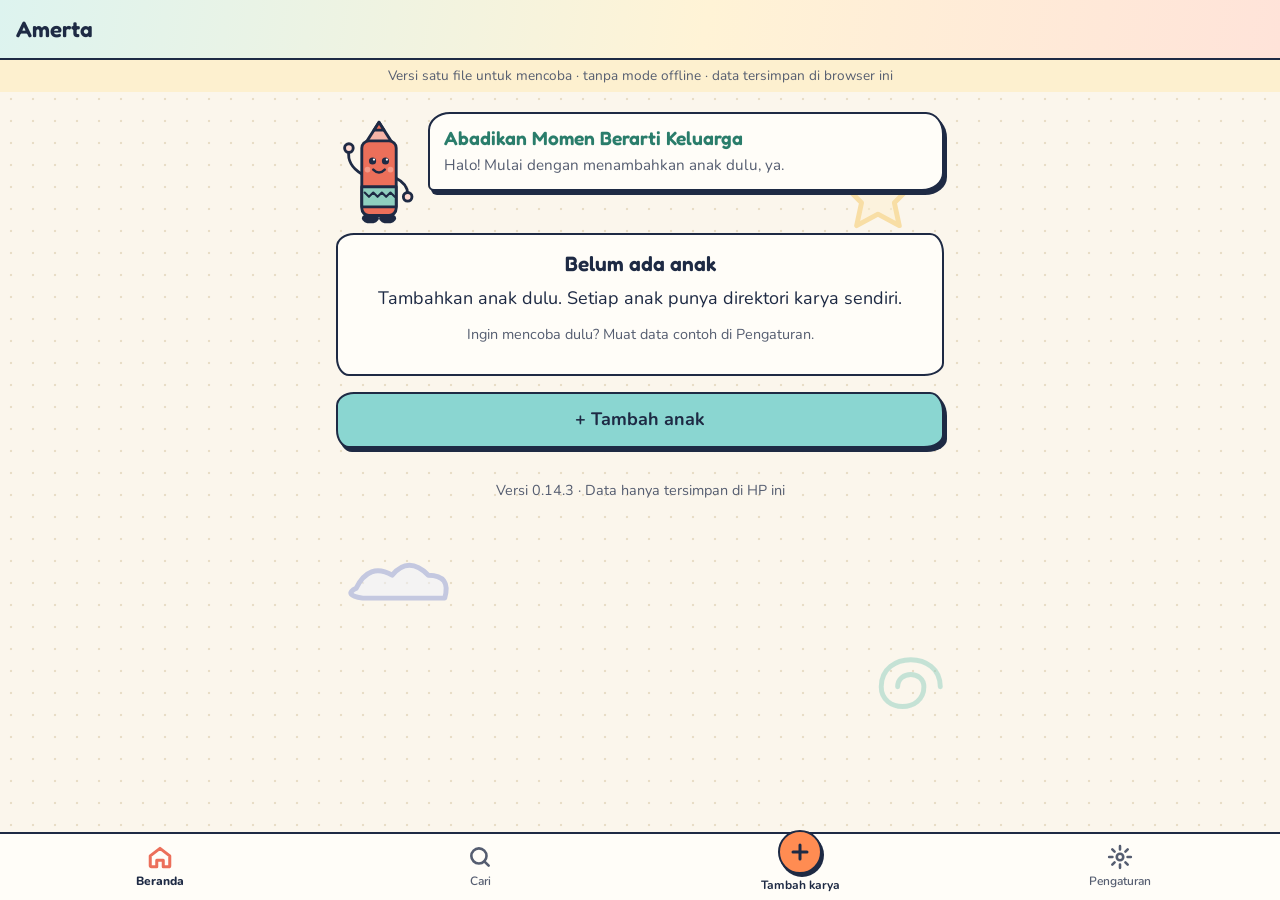
==== museum-karya-anak-satu-file.html @ 8575bcae "Jemuran berjalan terus tanpa jeda (versi 0.14.3) Tali panjang kini berjalan pelan terus-menerus (32 " ====
<!doctype html>
<html lang="id">
<head>
  <meta charset="utf-8">
  <meta name="viewport" content="width=device-width, initial-scale=1, viewport-fit=cover">
  <title>Amerta</title>
  <meta name="description" content="Amerta. Abadikan Momen Berarti Keluarga. Katalog pribadi karya anak. Semua data tersimpan di HP ini saja.">
  <meta name="theme-color" content="#FBF6EC">
    <link rel="icon" href="[data-uri]" type="image/png">
  <link rel="apple-touch-icon" href="[data-uri]">
  <meta name="mobile-web-app-capable" content="yes">
  <meta name="apple-mobile-web-app-capable" content="yes">
  <meta name="apple-mobile-web-app-title" content="Amerta">
  <meta name="apple-mobile-web-app-status-bar-style" content="default">
  <style>
/* Museum Karya Anak — gaya dasar.
   Dirancang untuk HP dan satu tangan: teks besar, tombol besar. */

/* Huruf bulat (gratis, lisensi OFL — lihat fonts/LISENSI-OFL.txt) */
@font-face {
  font-family: "Nunito";
  font-style: normal;
  font-display: swap;
  font-weight: 200 1000;
  src: url("[data-uri]") format("woff2");
}
@font-face {
  font-family: "Fredoka";
  font-style: normal;
  font-display: swap;
  font-weight: 300 700;
  src: url("[data-uri]") format("woff2");
}

/* Gaya "digambar tangan": garis tepi biru tua tebal, warna pastel ceria. */
:root {
  --tinta: #1E2A44;          /* garis tepi dan teks utama */
  --mint: #8FCFBF;
  --mint-muda: #DDF1EB;
  --koral: #EC6F5A;
  --koral-muda: #FFDCD4;
  --lavender: #8E9BD6;
  --lavender-muda: #E3E7F7;
  --kuning: #F6C760;
  /* Warna tombol dan filter (palet pilihan pengguna) */
  --tombol: #8AD6D1;
  --tombol-tekan: #72CBC5;
  --oranye: #FF8C52;
  --filter: #359FA0;

  --warna-utama: #2A7D6B;    /* teks/tautan aktif (cukup kontras di latar krem) */
  --warna-utama-gelap: #1F5F51;
  --aksen: var(--koral);
  --latar: #FBF6EC;
  --kartu: #FFFDF8;
  --teks: var(--tinta);
  --teks-redup: #555D70;
  --garis: #D9D3C4;
  --bahaya: #C23A2B;
  --sukses: #2A7D4F;
  --peringatan: #A35A00;

  --tebal: 2.5px;
  --garis-tangan: var(--tebal) solid var(--tinta);
  --bayang: 3px 4px 0 var(--tinta);
  --radius: 16px;
  /* Sudut sedikit tidak rata, supaya terlihat seperti digambar tangan */
  --radius-tangan: 18px 14px 20px 13px / 14px 20px 13px 18px;
  --tinggi-tombol: 56px;
  --jarak: 16px;
  --tinggi-nav: 68px;
  --huruf-judul: "Fredoka", "Nunito", system-ui, sans-serif;
}

* { box-sizing: border-box; }

html { -webkit-text-size-adjust: 100%; }

body {
  margin: 0;
  min-height: 100vh;
  background: var(--latar);
  color: var(--teks);
  font-family: "Nunito", system-ui, -apple-system, "Segoe UI", Roboto, sans-serif;
  font-size: 18px;
  line-height: 1.5;
  padding-bottom: env(safe-area-inset-bottom);
}

h1, h2, h3 { font-family: var(--huruf-judul); font-weight: 600; line-height: 1.25; margin: 0 0 8px; }
h2 { font-size: 1.3rem; }
p { margin: 0 0 12px; }

.app-bar {
  position: sticky;
  top: 0;
  z-index: 10;
  background: var(--latar);
  color: var(--tinta);
  border-bottom: var(--garis-tangan);
  display: flex;
  align-items: center;
  gap: 8px;
  min-height: 60px;
  padding: calc(env(safe-area-inset-top) + 8px) var(--jarak) 8px;
}
.app-judul {
  font-family: var(--huruf-judul);
  font-weight: 600;
  font-size: 1.4rem;
  margin: 0;
  overflow: hidden;
  text-overflow: ellipsis;
  white-space: nowrap;
}
.tombol-ikon {
  flex: none;
  width: 48px;
  height: 48px;
  margin-left: -8px;
  border: 0;
  border-radius: 50%;
  background: transparent;
  color: var(--tinta);
  font-size: 1.6rem;
  font-weight: 700;
  line-height: 1;
  cursor: pointer;
}
.tombol-ikon:active { background: var(--mint-muda); }

.layar {
  max-width: 640px;
  margin: 0 auto;
  padding: var(--jarak);
  outline: none;
}

.kartu {
  background: var(--kartu);
  border: var(--garis-tangan);
  border-radius: var(--radius-tangan);
  padding: var(--jarak);
  margin-bottom: var(--jarak);
}

.redup { color: var(--teks-redup); }

/* Tombol */
.tombol {
  display: flex;
  align-items: center;
  justify-content: center;
  width: 100%;
  min-height: var(--tinggi-tombol);
  padding: 0 20px;
  margin-top: 12px;
  border: var(--garis-tangan);
  border-radius: var(--radius-tangan);
  background: var(--kartu);
  color: var(--tinta);
  font: inherit;
  font-weight: 700;
  cursor: pointer;
  -webkit-tap-highlight-color: transparent;
}
.tombol:active { transform: translate(2px, 2px); }
.tombol-utama { background: var(--tombol); color: var(--tinta); box-shadow: var(--bayang); }
.tombol-utama:active { background: var(--tombol-tekan); box-shadow: 1px 2px 0 var(--tinta); }
.tombol-kecil { width: auto; min-height: 44px; margin: 0; }
.tombol:focus-visible, .tab:focus-visible {
  outline: 3px solid var(--aksen);
  outline-offset: 2px;
}

.tombol-bahaya {
  border-color: var(--bahaya);
  color: var(--bahaya);
  margin-top: 40px;
}
.tombol-bahaya-penuh {
  border-color: var(--bahaya);
  background: var(--bahaya);
  color: #fff;
}
.tombol-teks {
  min-height: 44px;
  padding: 0 4px;
  border: 0;
  background: none;
  color: var(--warna-utama);
  font: inherit;
  font-size: 0.95rem;
  text-decoration: underline;
  cursor: pointer;
}

.subjudul { font-size: 1rem; color: var(--teks-redup); margin: 4px 0 12px; }
.kosong { text-align: center; }
.kaki { margin-top: 32px; text-align: center; font-size: 0.9rem; }
.kaki p { margin: 4px 0 0; }

/* Daftar anak di beranda */
.daftar-anak { display: grid; gap: 12px; }
.kartu-anak {
  display: flex;
  align-items: center;
  gap: 14px;
  width: 100%;
  min-height: 84px;
  padding: 12px var(--jarak);
  border: var(--garis-tangan);
  border-radius: var(--radius-tangan);
  background: var(--kartu);
  color: var(--teks);
  box-shadow: var(--bayang);
  font: inherit;
  text-align: left;
  cursor: pointer;
  -webkit-tap-highlight-color: transparent;
}
.kartu-anak:active { background: var(--mint-muda); transform: translate(2px, 2px); box-shadow: 1px 2px 0 var(--tinta); }
.kartu-anak-teks { display: flex; flex-direction: column; flex: 1; min-width: 0; }
.kartu-anak-nama {
  font-family: var(--huruf-judul);
  font-size: 1.25rem;
  font-weight: 600;
  overflow: hidden;
  text-overflow: ellipsis;
  white-space: nowrap;
}
.panah { font-size: 1.8rem; color: var(--teks-redup); }

.avatar {
  flex: none;
  display: inline-flex;
  align-items: center;
  justify-content: center;
  width: 56px;
  height: 56px;
  border: var(--garis-tangan);
  border-radius: 50%;
  color: var(--tinta);
  font-family: var(--huruf-judul);
  font-size: 1.5rem;
  font-weight: 600;
}
.avatar-besar { width: 72px; height: 72px; font-size: 2rem; }
.avatar-0 { background: var(--mint); }
.avatar-1 { background: #F59A88; }
.avatar-2 { background: var(--lavender); }
.avatar-3 { background: var(--kuning); }
.avatar-4 { background: #B9D98A; }
.avatar-5 { background: #F3B6CF; }

.profil-anak { display: flex; align-items: center; gap: 16px; }
.profil-anak h2 { margin-bottom: 4px; overflow-wrap: anywhere; }
.profil-anak p { margin: 0; }

/* Formulir */
.isian { display: flex; flex-direction: column; gap: 6px; margin-bottom: 20px; }
.label { font-weight: 700; }
.wajib { color: var(--bahaya); font-weight: 400; font-size: 0.9rem; }
.isian input {
  width: 100%;
  min-height: var(--tinggi-tombol);
  padding: 0 14px;
  border: var(--garis-tangan);
  border-radius: var(--radius-tangan);
  background: var(--kartu);
  color: var(--teks);
  font: inherit; /* 18px: mencegah iPhone memperbesar layar saat mengetik */
}
.isian input:focus { outline: none; box-shadow: 0 0 0 4px var(--mint); }
.bantuan { font-size: 0.9rem; color: var(--teks-redup); }
.isian .tombol-teks { align-self: flex-start; }
.pesan-galat {
  padding: 12px;
  border: var(--tebal) solid var(--bahaya);
  border-radius: var(--radius-tangan);
  background: var(--koral-muda);
  color: var(--bahaya);
  font-weight: 600;
}
.tombol:disabled { opacity: 0.45; cursor: default; transform: none; }

/* Pesan singkat */
.kabar {
  position: fixed;
  left: 50%;
  bottom: calc(env(safe-area-inset-bottom) + 24px);
  z-index: 30;
  transform: translateX(-50%);
  max-width: calc(100% - 32px);
  padding: 12px 20px;
  border: var(--garis-tangan);
  border-radius: 999px;
  background: var(--kuning);
  color: var(--tinta);
  font-weight: 700;
  box-shadow: var(--bayang);
}

/* Banner versi baru */
.banner {
  position: fixed;
  left: var(--jarak);
  right: var(--jarak);
  bottom: calc(env(safe-area-inset-bottom) + var(--jarak));
  z-index: 20;
  display: flex;
  align-items: center;
  justify-content: space-between;
  gap: 12px;
  padding: 12px var(--jarak);
  border: var(--garis-tangan);
  border-radius: var(--radius-tangan);
  background: var(--lavender-muda);
  color: var(--tinta);
  font-weight: 600;
  box-shadow: var(--bayang);
}
.banner[hidden] { display: none; }
.banner .tombol { background: var(--tombol); }

/* Lembar (dialog dari bawah, mudah dijangkau jempol) */
.lembar {
  width: 100%;
  max-width: 640px;
  max-height: 90vh;
  margin: auto auto 0;
  padding: 20px var(--jarak) calc(env(safe-area-inset-bottom) + var(--jarak));
  border: var(--garis-tangan);
  border-bottom: 0;
  border-radius: 24px 20px 0 0;
  background: var(--kartu);
  color: var(--teks);
  overflow-y: auto;
}
.lembar::backdrop { background: rgba(30, 42, 68, 0.5); }

.tab-pilihan {
  display: grid;
  grid-template-columns: 1fr 1fr;
  gap: 8px;
  margin: 16px 0 8px;
}
.tab {
  min-height: 48px;
  border: var(--garis-tangan);
  border-radius: var(--radius-tangan);
  background: var(--kartu);
  color: var(--teks);
  font: inherit;
  font-weight: 700;
  cursor: pointer;
}
.tab[aria-selected="true"] { background: var(--tombol); }

.langkah { padding-left: 1.4em; margin: 12px 0; }
.langkah li { margin-bottom: 8px; }

.catatan {
  padding: 12px;
  border: 2px dashed var(--tinta);
  border-radius: var(--radius-tangan);
  background: #FDF0CF;
  font-size: 0.95rem;
}

/* ---------- Tahap 3 ke atas ---------- */

body.ada-nav { padding-bottom: calc(var(--tinggi-nav) + env(safe-area-inset-bottom) + 8px); }
body.ada-bar-aksi { padding-bottom: calc(var(--tinggi-nav) + env(safe-area-inset-bottom) + 80px); }

/* Menu bawah (mudah dijangkau jempol) */
.nav-bawah {
  position: fixed;
  left: 0;
  right: 0;
  bottom: 0;
  z-index: 15;
  display: grid;
  grid-template-columns: repeat(4, 1fr);
  height: calc(var(--tinggi-nav) + env(safe-area-inset-bottom));
  padding-bottom: env(safe-area-inset-bottom);
  background: var(--kartu);
  border-top: var(--garis-tangan);
}
.nav-bawah button {
  display: flex;
  flex-direction: column;
  align-items: center;
  justify-content: center;
  gap: 2px;
  border: 0;
  background: none;
  color: var(--teks-redup);
  font: inherit;
  font-size: 0.75rem;
  font-weight: 600;
  cursor: pointer;
  -webkit-tap-highlight-color: transparent;
}
.nav-bawah svg {
  width: 26px;
  height: 26px;
  fill: none;
  stroke: currentColor;
  stroke-width: 2.4;
  stroke-linecap: round;
  stroke-linejoin: round;
}
.nav-bawah [aria-current="page"] { color: var(--tinta); font-weight: 800; }
.nav-bawah [aria-current="page"] svg { stroke: var(--koral); stroke-width: 2.8; }
.nav-bawah .nav-tambah svg {
  width: 44px;
  height: 44px;
  margin-top: -10px;
  padding: 8px;
  border: var(--garis-tangan);
  border-radius: 50%;
  background: var(--oranye);
  color: var(--tinta);
  box-shadow: 2px 3px 0 var(--tinta);
  stroke-width: 3;
}
.nav-bawah .nav-tambah { color: var(--tinta); font-weight: 700; }

body.ada-nav .banner,
body.ada-nav .kabar { bottom: calc(var(--tinggi-nav) + env(safe-area-inset-bottom) + 12px); }

/* Input file disembunyikan; tombolnya berupa <label> (paling andal di iPhone) */
.tersembunyi {
  position: absolute;
  width: 1px;
  height: 1px;
  opacity: 0;
  pointer-events: none;
}

.daftar-status { list-style: none; margin: 0 0 8px; padding: 0; }
.daftar-status li {
  display: flex;
  justify-content: space-between;
  gap: 12px;
  padding: 10px 0;
  border-bottom: 2px dashed var(--garis);
}
.daftar-status li:last-child { border-bottom: 0; }
.daftar-status strong { text-align: right; }
.status-ya { color: var(--sukses); }
.status-belum { color: var(--peringatan); }

.tombol-bahaya-garis { border-color: var(--bahaya); color: var(--bahaya); }
.teks-bahaya { color: var(--bahaya); }

/* Chip pilihan */
.chip-grup { display: flex; flex-wrap: wrap; gap: 8px; }
.chip-grup:empty { display: none; }
.chip-gulir {
  display: flex;
  gap: 8px;
  overflow-x: auto;
  padding: 2px 0 8px;
  margin-bottom: 4px;
  scrollbar-width: none;
}
.chip-gulir::-webkit-scrollbar { display: none; }
.chip {
  position: relative;
  display: inline-flex;
  align-items: center;
  flex: none;
  min-height: 44px;
  padding: 0 16px;
  border: 2px solid var(--tinta);
  border-radius: 999px;
  background: var(--kartu);
  color: var(--teks);
  font: inherit;
  font-size: 1rem;
  font-weight: 600;
  cursor: pointer;
  -webkit-tap-highlight-color: transparent;
}
.chip input { position: absolute; opacity: 0; pointer-events: none; }
.chip:has(input:checked),
.chip[aria-pressed="true"] {
  background: var(--filter);
  color: var(--tinta);
  box-shadow: 2px 2px 0 var(--tinta);
}
.chip:has(input:focus-visible) { outline: 3px solid var(--aksen); outline-offset: 2px; }
.chip-saran { background: var(--mint-muda); border-style: dashed; }

fieldset.isian { border: 0; padding: 0; margin: 0 0 20px; min-width: 0; }
fieldset.isian legend { padding: 0; margin-bottom: 6px; }

.isian textarea {
  width: 100%;
  padding: 12px 14px;
  border: var(--garis-tangan);
  border-radius: var(--radius-tangan);
  background: var(--kartu);
  color: var(--teks);
  font: inherit;
  resize: vertical;
}
.isian textarea:focus { outline: none; box-shadow: 0 0 0 4px var(--mint); }

/* Formulir karya */
.foto-pratinjau {
  border: var(--garis-tangan);
  border-radius: var(--radius-tangan);
  overflow: hidden;
  background: #F1EADB;
}
.foto-pratinjau img { display: block; width: 100%; max-height: 50vh; object-fit: contain; }
.pilihan-foto { display: grid; grid-template-columns: 1fr 1fr; gap: 10px; }
.pilihan-foto .tombol { margin-top: 0; padding: 0 10px; text-align: center; }
.baris-tombol { display: grid; grid-template-columns: 1fr 1fr; gap: 10px; }
.baris-tombol .tombol { margin-top: 0; padding: 0 10px; font-size: 0.95rem; text-align: center; }
.baris-tombol .tombol:only-child { grid-column: 1 / -1; }

.daftar-media:empty { display: none; }
.daftar-media { display: grid; gap: 10px; }
.item-media {
  padding: 10px;
  border: 2px solid var(--tinta);
  border-radius: var(--radius-tangan);
  background: var(--lavender-muda);
}
.item-media audio { width: 100%; }
.item-media-info {
  display: flex;
  justify-content: space-between;
  align-items: center;
  gap: 8px;
  font-size: 0.95rem;
}
.video-karya { display: block; width: 100%; max-height: 60vh; border-radius: 10px; background: #000; }

.opsional {
  margin: 8px 0 20px;
  border: var(--tebal) dashed var(--tinta);
  border-radius: var(--radius-tangan);
  background: var(--kartu);
}
.opsional[open] { border-style: solid; }
.opsional summary {
  min-height: var(--tinggi-tombol);
  display: flex;
  align-items: center;
  gap: 6px;
  padding: 0 var(--jarak);
  font-weight: 600;
  cursor: pointer;
  list-style: none;
}
.opsional summary::-webkit-details-marker { display: none; }
.opsional summary::before { content: "＋"; color: var(--koral); font-weight: 800; }
.opsional[open] summary::before { content: "－"; }
.opsional > .isian { padding: 0 var(--jarak); }

.bar-simpan {
  position: sticky;
  bottom: 0;
  z-index: 5;
  margin: 0 calc(-1 * var(--jarak));
  padding: 4px var(--jarak) calc(env(safe-area-inset-bottom) + 12px);
  background: linear-gradient(to bottom, rgba(251, 246, 236, 0), var(--latar) 20%);
}

/* Galeri */
.baris-galeri {
  display: flex;
  justify-content: space-between;
  align-items: center;
  margin: 16px 0 8px;
}
.grid-karya {
  display: grid;
  grid-template-columns: repeat(3, 1fr);
  gap: 10px;
}
.sel-karya {
  position: relative;
  aspect-ratio: 1;
  padding: 0;
  border: var(--garis-tangan);
  border-radius: var(--radius-tangan);
  overflow: hidden;
  background: #F1EADB;
  cursor: pointer;
  -webkit-tap-highlight-color: transparent;
}
.sel-karya img { width: 100%; height: 100%; object-fit: cover; display: block; }
.sel-karya img:not([src]) { visibility: hidden; }
.tanda-cerita, .tanda-cerita-contoh {
  padding: 1px 6px;
  border: 1.5px solid var(--tinta);
  border-radius: 8px;
  background: var(--koral-muda);
  color: var(--tinta);
  font-size: 0.68rem;
  font-weight: 700;
  line-height: 1.3;
  white-space: nowrap;
}
.tanda-cerita { position: absolute; left: 4px; bottom: 4px; }
.tag-anak {
  position: absolute;
  left: 4px;
  top: 4px;
  max-width: calc(100% - 8px);
  padding: 1px 6px;
  border: 1.5px solid var(--tinta);
  border-radius: 8px;
  background: var(--mint);
  color: var(--tinta);
  font-size: 0.68rem;
  font-weight: 700;
  overflow: hidden;
  text-overflow: ellipsis;
  white-space: nowrap;
}
.centang {
  display: none;
  position: absolute;
  top: 6px;
  right: 6px;
  width: 28px;
  height: 28px;
  border: 2px solid #fff;
  border-radius: 50%;
  background: rgba(0, 0, 0, 0.35);
  color: transparent;
  font-weight: 700;
  line-height: 24px;
  text-align: center;
}
.mode-pilih .centang { display: block; }
.mode-pilih .terpilih .centang { background: var(--koral); border-color: var(--tinta); color: var(--tinta); }
.mode-pilih .terpilih img { opacity: 0.75; }
.bar-aksi {
  position: fixed;
  left: 0;
  right: 0;
  bottom: calc(var(--tinggi-nav) + env(safe-area-inset-bottom));
  z-index: 16;
  display: flex;
  align-items: center;
  gap: 8px;
  padding: 10px var(--jarak);
  background: var(--lavender-muda);
  border-top: var(--garis-tangan);
}
.bar-aksi span { flex: 1; font-weight: 600; font-size: 0.95rem; }
.bar-aksi .tombol { padding: 0 12px; font-size: 0.9rem; }
.catatan-cerita { margin: 12px 0 0; }

/* Halaman anak */
.profil-anak { margin-bottom: 4px; }

/* Detail karya */
.foto-detail {
  margin: 0 0 var(--jarak);
  border: var(--garis-tangan);
  border-radius: var(--radius-tangan);
  overflow: hidden;
  background: #F1EADB;
  box-shadow: var(--bayang);
}
.foto-detail img { display: block; width: 100%; max-height: 70vh; object-fit: contain; }
.keterangan { display: grid; grid-template-columns: auto 1fr; gap: 6px 14px; margin: 12px 0 0; }
.keterangan dt { color: var(--teks-redup); font-weight: 600; }
.keterangan dd { margin: 0; overflow-wrap: anywhere; }
.cerita { white-space: pre-wrap; overflow-wrap: anywhere; }
.kartu h3 { font-size: 1.05rem; }
.kartu .item-media + .item-media { margin-top: 8px; }

/* Pencarian */
.kotak-cari input {
  width: 100%;
  min-height: var(--tinggi-tombol);
  padding: 0 16px;
  border: var(--garis-tangan);
  border-radius: 999px;
  background: var(--kartu);
  color: var(--teks);
  font: inherit;
}
.kotak-cari input:focus { outline: none; box-shadow: 0 0 0 4px var(--mint); }
.kotak-cari { margin-bottom: 12px; }
.kelompok-filter { margin-top: 4px; }
.label-filter { display: block; font-size: 0.85rem; font-weight: 700; color: var(--teks-redup); }

/* Pengaturan */
.kartu-pengingat { background: #FDF0CF; }
.kartu-pengingat .tombol-teks { display: block; margin: 4px auto 0; }
.kartu-risiko { background: var(--koral-muda); }
.kartu-risiko ul { margin: 0 0 12px; padding-left: 1.3em; }
.kartu label.tombol { text-align: center; }

/* Perekam dan lembar progres */
.perekam .pratinjau-video { display: block; width: 100%; max-height: 45vh; border-radius: 10px; background: #000; }
.perekam .hasil-rekam audio { width: 100%; }
.waktu-rekam { font-size: 1.6rem; font-weight: 700; text-align: center; margin: 12px 0 0; font-variant-numeric: tabular-nums; }
.tombol-rekam { background: var(--oranye); color: var(--tinta); box-shadow: var(--bayang); }
.pesan-lembar { white-space: pre-line; }
.pemutar {
  width: 40px;
  height: 40px;
  margin: 12px auto;
  border: 4px solid var(--mint-muda);
  border-top-color: var(--koral);
  border-radius: 50%;
  animation: putar 0.9s linear infinite;
}
.progres-teks { text-align: center; min-height: 1.5em; }
@keyframes putar { to { transform: rotate(360deg); } }

[hidden] { display: none !important; }

/* ---------- Beranda: maskot, coretan, tali jemuran ---------- */
.beranda { position: relative; isolation: isolate; }
.beranda > :not(.coretan) { position: relative; }
.coretan {
  position: absolute;
  inset: calc(-1 * var(--jarak)) calc(-1 * var(--jarak)) auto;
  width: calc(100% + 2 * var(--jarak));
  height: 800px;
  z-index: -1;
  pointer-events: none;
}

.sapaan { display: flex; align-items: flex-end; gap: 6px; margin: 4px 0 8px; }
.maskot { flex: none; width: 86px; height: auto; }
.gelembung {
  position: relative;
  flex: 1;
  margin-bottom: 34px;
  padding: 12px 14px;
  border: var(--garis-tangan);
  border-radius: 22px 18px 22px 6px / 18px 22px 18px 6px;
  background: var(--kartu);
  box-shadow: var(--bayang);
}
.tagline {
  margin: 0 0 4px;
  font-family: var(--huruf-judul);
  font-size: 1.2rem;
  font-weight: 600;
  line-height: 1.25;
  color: var(--warna-utama);
}
.gelembung-teks { margin: 0; font-size: 0.95rem; color: var(--teks-redup); }

.jemuran { position: relative; height: 150px; margin: 0 -6px 12px; }
.jemuran .tali { position: absolute; inset: 0 0 auto; width: 100%; height: 80px; }
.jemuran-item {
  position: absolute;
  width: 76px;
  padding: 5px 5px 14px;
  border: var(--garis-tangan);
  border-radius: 4px;
  background: #fff;
  box-shadow: 2px 3px 0 var(--tinta);
  transform: translateX(-50%) rotate(var(--miring, 0deg));
  transform-origin: 50% 0;
  cursor: pointer;
  -webkit-tap-highlight-color: transparent;
}
.jemuran-item:active { transform: translateX(-50%) rotate(0deg) scale(1.05); }
.jemuran-item img {
  display: block;
  width: 100%;
  aspect-ratio: 1;
  object-fit: cover;
  background: #F1EADB;
}
.jemuran-item img:not([src]) { visibility: hidden; }
.jepit {
  position: absolute;
  top: -14px;
  left: 50%;
  width: 12px;
  height: 24px;
  margin-left: -6px;
  border: 2px solid var(--tinta);
  border-radius: 3px;
  background: var(--kuning);
}

/* =====================================================================
   Ceria dan bergerak (versi 0.14): warna lebih hangat + animasi ringan.
   Semua animasi hanya memakai transform/opacity (hemat baterai), dan
   dimatikan kalau HP diatur "kurangi gerakan" (lihat bagian paling bawah).
   ===================================================================== */

/* Latar kertas gambar bertitik, judul atas bergradasi lembut */
body {
  background-color: var(--latar);
  background-image: radial-gradient(#E8DDC6 1.2px, transparent 1.6px);
  background-size: 22px 22px;
}
.app-bar { background: linear-gradient(100deg, #DDF3EF 0%, #FFF3D6 55%, #FFE3D9 100%); }

/* Kartu anak berwarna sesuai warna avatarnya */
.kartu-anak:has(.avatar-0) { background: #E7F6F2; }
.kartu-anak:has(.avatar-1) { background: #FFE9E4; }
.kartu-anak:has(.avatar-2) { background: #ECEEFA; }
.kartu-anak:has(.avatar-3) { background: #FFF4D9; }
.kartu-anak:has(.avatar-4) { background: #EEF6E2; }
.kartu-anak:has(.avatar-5) { background: #FDEDF3; }

/* ---------- Layar baru muncul memantul, isinya bergantian ---------- */
@keyframes muncul {
  from { opacity: 0; transform: translateY(14px) scale(0.98); }
  to { opacity: 1; transform: none; }
}
.layar.masuk > *,
.layar.masuk .beranda > :not(.coretan) {
  animation: muncul 0.45s cubic-bezier(0.2, 0.9, 0.3, 1.25) both;
}
.layar.masuk > :nth-child(2), .layar.masuk .beranda > :nth-child(3) { animation-delay: 0.05s; }
.layar.masuk > :nth-child(3), .layar.masuk .beranda > :nth-child(4) { animation-delay: 0.1s; }
.layar.masuk > :nth-child(4), .layar.masuk .beranda > :nth-child(5) { animation-delay: 0.15s; }
.layar.masuk > :nth-child(n+5), .layar.masuk .beranda > :nth-child(n+6) { animation-delay: 0.2s; }
/* .beranda sendiri tidak ikut bergerak, supaya coretan latar tidak melompat */
.layar.masuk > .beranda { animation: none; }

/* Kartu anak dan kotak galeri "pop" bergantian */
@keyframes pop {
  0% { opacity: 0; transform: scale(0.85); }
  70% { opacity: 1; transform: scale(1.04); }
  100% { opacity: 1; transform: scale(1); }
}
.layar.masuk .daftar-anak > *,
.layar.masuk .grid-karya > * { animation: pop 0.45s ease-out both; }
.layar.masuk .daftar-anak > :nth-child(2), .layar.masuk .grid-karya > :nth-child(2) { animation-delay: 0.08s; }
.layar.masuk .daftar-anak > :nth-child(3), .layar.masuk .grid-karya > :nth-child(3) { animation-delay: 0.16s; }
.layar.masuk .daftar-anak > :nth-child(n+4), .layar.masuk .grid-karya > :nth-child(n+4) { animation-delay: 0.22s; }

/* ---------- Tombol: kenyal saat ditekan ---------- */
.tombol, .kartu-anak, .chip, .sel-karya, .jemuran-item {
  transition: transform 0.15s cubic-bezier(0.3, 1.6, 0.5, 1), box-shadow 0.15s;
}
.tombol:active, .chip:active, .sel-karya:active { transform: translate(2px, 2px) scale(0.96); }
.kartu-anak:active { transform: translate(2px, 2px) scale(0.98); }

/* Tombol + di menu bawah bergoyang sesekali, mengajak menambah karya */
@keyframes goyang {
  0%, 82%, 100% { transform: rotate(0) scale(1); }
  86% { transform: rotate(-12deg) scale(1.08); }
  90% { transform: rotate(10deg) scale(1.08); }
  94% { transform: rotate(-6deg) scale(1.04); }
}
.nav-bawah .nav-tambah svg { animation: goyang 5s ease-in-out infinite; }

/* Ikon menu yang aktif melompat kecil */
@keyframes lompat {
  0% { transform: translateY(0); }
  40% { transform: translateY(-6px); }
  70% { transform: translateY(1px); }
  100% { transform: translateY(0); }
}
.nav-bawah [aria-current="page"] svg { animation: lompat 0.5s ease-out; }

/* ---------- Maskot krayon: bergoyang, melambai, berkedip ---------- */
@keyframes goyang-badan {
  0%, 100% { transform: translateY(0) rotate(0); }
  25% { transform: translateY(-4px) rotate(-2deg); }
  75% { transform: translateY(-2px) rotate(2deg); }
}
@keyframes lambai {
  0%, 55%, 100% { transform: rotate(0); }
  62% { transform: rotate(-22deg); }
  70% { transform: rotate(12deg); }
  78% { transform: rotate(-18deg); }
  86% { transform: rotate(8deg); }
}
@keyframes kedip {
  0%, 90%, 100% { transform: scaleY(1); }
  94% { transform: scaleY(0.1); }
}
.maskot .maskot-badan {
  transform-box: fill-box;
  transform-origin: 50% 100%;
  animation: goyang-badan 2.6s ease-in-out infinite;
}
.maskot .lengan-lambai {
  transform-box: fill-box;
  transform-origin: 100% 100%;
  animation: lambai 3.2s ease-in-out infinite;
}
.maskot .mata {
  transform-box: fill-box;
  transform-origin: 50% 50%;
  animation: kedip 4s infinite;
}

/* Gelembung bicara muncul seperti balon */
@keyframes balon {
  0% { opacity: 0; transform: scale(0.6) rotate(-4deg); }
  70% { opacity: 1; transform: scale(1.05) rotate(1deg); }
  100% { opacity: 1; transform: none; }
}
.layar.masuk .gelembung { transform-origin: 0 100%; animation: balon 0.6s 0.15s cubic-bezier(0.2, 0.9, 0.3, 1.3) both; }

/* ---------- Tali jemuran: karya jatuh lalu berayun ditiup angin ---------- */
@keyframes jatuh {
  from { translate: 0 -46px; opacity: 0; }
  to { translate: 0 0; opacity: 1; }
}
@keyframes ayun {
  0%, 100% { transform: translateX(-50%) rotate(var(--miring, 0deg)); }
  50% { transform: translateX(-50%) rotate(calc(var(--miring, 0deg) * -0.6)); }
}
.jemuran-item {
  animation:
    jatuh 0.55s cubic-bezier(0.3, 1.4, 0.5, 1) both,
    ayun 3.4s ease-in-out infinite;
  animation-delay: var(--tunda, 0s), var(--tunda, 0s);
}
.jemuran-item:active { animation-play-state: paused; }

/* ---------- Coretan latar: bintang berkelip, awan melayang ---------- */
@keyframes kelip {
  0%, 100% { transform: scale(1) rotate(0); opacity: 1; }
  50% { transform: scale(1.25) rotate(12deg); opacity: 0.55; }
}
@keyframes melayang {
  0%, 100% { transform: translateX(0); }
  50% { transform: translateX(14px); }
}
@keyframes berputar { to { transform: rotate(360deg); } }
.coretan .kelip, .coretan .awan, .coretan .putar, .coretan .geser { transform-box: fill-box; transform-origin: 50% 50%; }
.coretan .kelip { animation: kelip 2.8s ease-in-out infinite; }
.coretan .kelip-2 { animation-delay: 0.9s; }
.coretan .kelip-3 { animation-delay: 1.7s; }
.coretan .awan { animation: melayang 6s ease-in-out infinite; }
.coretan .awan-2 { animation-duration: 7.5s; animation-delay: 1s; }
.coretan .putar { animation: berputar 14s linear infinite; }
.coretan .geser { animation: melayang 4.5s ease-in-out infinite reverse; }

/* ---------- Konfeti saat karya baru disimpan ---------- */
@keyframes konfeti {
  0% { transform: translateY(-20px) rotate(0); opacity: 1; }
  100% { transform: translateY(105vh) rotate(calc(var(--putar, 1) * 540deg)); opacity: 0.9; }
}
.konfeti { position: fixed; inset: 0; z-index: 40; pointer-events: none; overflow: hidden; }
.konfeti span {
  position: absolute;
  top: -12px;
  width: 9px;
  height: 14px;
  border-radius: 2px;
  animation: konfeti 1.8s cubic-bezier(0.25, 0.6, 0.4, 1) forwards;
}
.konfeti span.bulat { width: 10px; height: 10px; border-radius: 50%; }

/* Pesan singkat meloncat masuk */
@keyframes kabar-masuk {
  from { opacity: 0; transform: translate(-50%, 16px) scale(0.9); }
  to { opacity: 1; transform: translate(-50%, 0) scale(1); }
}
.kabar:not([hidden]) { animation: kabar-masuk 0.35s cubic-bezier(0.2, 0.9, 0.3, 1.4); }

/* ---------- Hormati pengaturan "kurangi gerakan" di HP ---------- */
@media (prefers-reduced-motion: reduce) {
  *, *::before, *::after {
    animation: none !important;
    transition: none !important;
  }
}

/* ---------- Tali jemuran panjang (lebih dari 4 karya): geser per karya ---------- */
.jemuran-geser {
  height: 160px;
  margin: 0 calc(-1 * var(--jarak)) 2px;
  padding: 0 var(--jarak);
  overflow-x: auto;
  overflow-y: hidden;
  scroll-snap-type: x mandatory;
  scroll-padding: 0 var(--jarak);
  overscroll-behavior-x: contain;
  scrollbar-width: none;
  -webkit-overflow-scrolling: touch;
  /* Ujung kanan memudar: tanda masih ada karya di sebelah */
  -webkit-mask-image: linear-gradient(to right, #000 82%, transparent);
  mask-image: linear-gradient(to right, #000 82%, transparent);
}
.jemuran-geser::-webkit-scrollbar { display: none; }
.jemuran-jalur { position: relative; height: 150px; }
.jemuran-geser .tali { height: 80px; }
.jemuran-geser .jemuran-item { scroll-snap-align: center; }
.petunjuk-geser {
  margin: 0 0 14px;
  font-size: 0.85rem;
  font-weight: 700;
  color: var(--teks-redup);
  text-align: right;
}
@keyframes colek {
  0%, 70%, 100% { transform: translateX(0); }
  80% { transform: translateX(6px); }
  90% { transform: translateX(-2px); }
}
.panah-colek { display: inline-block; animation: colek 2.4s ease-in-out infinite; }
/* Selama tali berjalan sendiri, "snap" dimatikan supaya gerakannya halus */
.jemuran-geser.berjalan { scroll-snap-type: none; }

/* Khusus versi satu file */
.pita-satu-file {
  padding: 6px 16px;
  background: #FDF0CF;
  color: #555D70;
  font-size: 0.85rem;
  text-align: center;
}
</style>
    </head>
<body>
  <header class="app-bar">
    <button type="button" id="tombol-kembali" class="tombol-ikon" aria-label="Kembali" hidden>←</button>
    <h1 id="judul-layar" class="app-judul">Amerta</h1>
  </header>
  <div class="pita-satu-file">Versi satu file untuk mencoba · tanpa mode offline · data tersimpan di browser ini</div>

  <main id="layar" class="layar" tabindex="-1"></main>

  <nav id="nav-bawah" class="nav-bawah" aria-label="Menu utama">
    <button type="button" data-ke="#/" data-nav="beranda">
      <svg viewBox="0 0 24 24" aria-hidden="true"><path d="M3 11l9-7 9 7v9a1 1 0 0 1-1 1h-5v-6H9v6H4a1 1 0 0 1-1-1z"/></svg>
      <span>Beranda</span>
    </button>
    <button type="button" data-ke="#/cari" data-nav="cari">
      <svg viewBox="0 0 24 24" aria-hidden="true"><circle cx="11" cy="11" r="7"/><path d="M20 20l-4-4"/></svg>
      <span>Cari</span>
    </button>
    <button type="button" data-ke="#/karya/baru" data-nav="tambah" class="nav-tambah">
      <svg viewBox="0 0 24 24" aria-hidden="true"><path d="M12 5v14M5 12h14"/></svg>
      <span>Tambah karya</span>
    </button>
    <button type="button" data-ke="#/pengaturan" data-nav="pengaturan">
      <svg viewBox="0 0 24 24" aria-hidden="true"><circle cx="12" cy="12" r="3"/><path d="M12 2v3M12 19v3M2 12h3M19 12h3M4.9 4.9l2.1 2.1M17 17l2.1 2.1M4.9 19.1L7 17M17 7l2.1-2.1"/></svg>
      <span>Pengaturan</span>
    </button>
  </nav>

  <div id="banner-update" class="banner" role="status" hidden>
    <span>Ada versi baru aplikasi.</span>
    <button type="button" id="tombol-update" class="tombol tombol-kecil">Perbarui</button>
  </div>

  <dialog id="panduan-pasang" class="lembar" aria-labelledby="panduan-judul">
    <h2 id="panduan-judul">Pasang ke layar utama</h2>
    <p>
      Semua karya hanya disimpan di HP ini. Kalau aplikasi dipasang ke layar utama,
      data lebih aman dari pembersihan otomatis browser, dan aplikasi bisa dibuka tanpa internet.
    </p>

    <button type="button" id="tombol-pasang-langsung" class="tombol tombol-utama" hidden>Pasang sekarang</button>

    <div class="tab-pilihan" role="tablist" aria-label="Jenis HP">
      <button type="button" role="tab" class="tab" data-os="android" aria-selected="true">Android</button>
      <button type="button" role="tab" class="tab" data-os="iphone" aria-selected="false">iPhone</button>
    </div>

    <ol class="langkah" data-panel="android">
      <li>Buka aplikasi ini di <strong>Chrome</strong>.</li>
      <li>Ketuk tombol <strong>⋮</strong> (titik tiga) di kanan atas.</li>
      <li>Pilih <strong>Tambahkan ke layar utama</strong> atau <strong>Instal aplikasi</strong>.</li>
      <li>Ketuk <strong>Instal</strong>, lalu buka dari ikon <strong>Amerta</strong>.</li>
    </ol>

    <ol class="langkah" data-panel="iphone" hidden>
      <li>Buka aplikasi ini di <strong>Safari</strong>.</li>
      <li>Ketuk tombol <strong>Bagikan</strong> (kotak dengan panah ke atas).</li>
      <li>Gulir ke bawah, pilih <strong>Tambahkan ke Layar Utama</strong>.</li>
      <li>Ketuk <strong>Tambah</strong>, lalu buka dari ikon <strong>Amerta</strong>.</li>
    </ol>
    <p class="catatan" data-panel="iphone" hidden>
      Penting di iPhone: data di ikon layar utama <strong>terpisah</strong> dari data di Safari.
      Pasang dulu, lalu selalu buka dari ikon sebelum mulai menyimpan karya.
    </p>

    <button type="button" class="tombol" data-tutup>Mengerti</button>
  </dialog>

  <noscript>
    <p class="kartu">Aplikasi ini butuh JavaScript. Aktifkan JavaScript di browser Anda.</p>
  </noscript>
<script>
self.MKA_SATU_FILE = true;
// Satu-satunya tempat nomor versi aplikasi.
// Naikkan angka ini SETIAP kali ada perubahan file sebelum deploy,
// supaya HP pengguna mengunduh versi baru.
// File ini dipakai oleh halaman (window) dan service worker (self).
self.APP_VERSION = '0.14.3';

const __modul = {};
// ===== js/pwa.js =====
__modul['pwa.js'] = (() => {
'use strict';
// Urusan PWA: service worker (mode offline), pembaruan versi,
// status terpasang, dan permintaan penyimpanan permanen.

// true di versi "satu file HTML" (lihat tools/buat-satu-file.js):
// tanpa service worker dan tanpa pemasangan ke layar utama.
const modeSatuFile = !!self.MKA_SATU_FILE;

function sudahTerpasang() {
  return window.matchMedia('(display-mode: standalone)').matches
    || window.navigator.standalone === true;
}

function siapOffline() {
  return 'serviceWorker' in navigator && !!navigator.serviceWorker.controller;
}

/**
 * Mendaftarkan service worker.
 * onUpdateSiap(fnPerbarui) dipanggil kalau ada versi baru yang siap dipakai.
 * onOfflineSiap() dipanggil saat aplikasi pertama kali siap dipakai tanpa internet.
 */
async function daftarkanServiceWorker({ onUpdateSiap, onOfflineSiap }) {
  if (modeSatuFile || !('serviceWorker' in navigator)) return;

  const sudahAdaSebelumnya = !!navigator.serviceWorker.controller;
  const reg = await navigator.serviceWorker.register('sw.js');

  const cekMenunggu = () => {
    if (reg.waiting && navigator.serviceWorker.controller) {
      onUpdateSiap(() => reg.waiting && reg.waiting.postMessage('SKIP_WAITING'));
    }
  };
  cekMenunggu();

  reg.addEventListener('updatefound', () => {
    const baru = reg.installing;
    if (!baru) return;
    baru.addEventListener('statechange', () => {
      if (baru.state === 'installed') cekMenunggu();
    });
  });

  let sedangMuatUlang = false;
  navigator.serviceWorker.addEventListener('controllerchange', () => {
    if (!sudahAdaSebelumnya) {
      // Pemasangan pertama: tidak perlu muat ulang, cukup kabari.
      onOfflineSiap();
      return;
    }
    // Pengguna sudah mengetuk "Perbarui": muat ulang ke versi baru.
    if (sedangMuatUlang) return;
    sedangMuatUlang = true;
    window.location.reload();
  });

  // Cek versi baru setiap kali aplikasi dibuka kembali.
  document.addEventListener('visibilitychange', () => {
    if (document.visibilityState === 'visible') reg.update().catch(() => {});
  });
}

/**
 * Meminta browser agar data aplikasi tidak dihapus otomatis.
 * Hasil: 'aktif' | 'belum' | 'tidak-didukung'
 */
async function mintaPenyimpananPermanen() {
  if (!navigator.storage || !navigator.storage.persist) return 'tidak-didukung';
  try {
    if (await navigator.storage.persisted()) return 'aktif';
    return (await navigator.storage.persist()) ? 'aktif' : 'belum';
  } catch {
    return 'belum';
  }
}

return { modeSatuFile, sudahTerpasang, siapOffline, daftarkanServiceWorker, mintaPenyimpananPermanen };
})();

// ===== js/panduan-pasang.js =====
__modul['panduan-pasang.js'] = (() => {
'use strict';
// Panduan "Pasang ke layar utama" untuk Android dan iPhone.
// Muncul sekali saat pertama dibuka (kalau belum terpasang),
// dan bisa dibuka lagi kapan saja.

const { modeSatuFile, sudahTerpasang } = __modul['pwa.js'];

const KUNCI_SUDAH_DILIHAT = 'mka.panduanPasangDilihat';

let promptPasang = null; // khusus Chrome Android: tombol "Pasang sekarang"

window.addEventListener('beforeinstallprompt', (e) => {
  e.preventDefault();
  promptPasang = e;
  perbaruiTombolLangsung();
});

window.addEventListener('appinstalled', () => {
  promptPasang = null;
  perbaruiTombolLangsung();
  tutupPanduan();
});

function dialog() {
  return document.getElementById('panduan-pasang');
}

function perbaruiTombolLangsung() {
  const tombol = document.getElementById('tombol-pasang-langsung');
  if (tombol) tombol.hidden = !promptPasang;
}

function tebakJenisHP() {
  const ua = navigator.userAgent;
  const iOS = /iPhone|iPad|iPod/.test(ua)
    || (navigator.platform === 'MacIntel' && navigator.maxTouchPoints > 1);
  return iOS ? 'iphone' : 'android';
}

function pilihTab(os) {
  const d = dialog();
  d.querySelectorAll('[role="tab"]').forEach((t) => {
    t.setAttribute('aria-selected', String(t.dataset.os === os));
  });
  d.querySelectorAll('[data-panel]').forEach((p) => {
    p.hidden = p.dataset.panel !== os;
  });
}

function bukaPanduan() {
  const d = dialog();
  pilihTab(tebakJenisHP());
  perbaruiTombolLangsung();
  if (!d.open) d.showModal();
}

function tutupPanduan() {
  const d = dialog();
  if (d && d.open) d.close();
}

function siapkanPanduanPasang() {
  const d = dialog();

  d.querySelectorAll('[role="tab"]').forEach((t) => {
    t.addEventListener('click', () => pilihTab(t.dataset.os));
  });

  const tandaiDilihat = () => {
    try { localStorage.setItem(KUNCI_SUDAH_DILIHAT, '1'); } catch { /* abaikan */ }
  };
  d.querySelector('[data-tutup]').addEventListener('click', () => { tandaiDilihat(); tutupPanduan(); });
  d.addEventListener('cancel', tandaiDilihat);

  document.getElementById('tombol-pasang-langsung').addEventListener('click', async () => {
    if (!promptPasang) return;
    promptPasang.prompt();
    await promptPasang.userChoice.catch(() => {});
    promptPasang = null;
    perbaruiTombolLangsung();
  });

  let sudahDilihat = false;
  try { sudahDilihat = localStorage.getItem(KUNCI_SUDAH_DILIHAT) === '1'; } catch { /* abaikan */ }
  if (!modeSatuFile && !sudahTerpasang() && !sudahDilihat) bukaPanduan();
}

return { bukaPanduan, siapkanPanduanPasang };
})();

// ===== js/router.js =====
__modul['router.js'] = (() => {
'use strict';
// Perpindahan layar berdasarkan alamat (#/...).
// Setiap entri riwayat diberi nomor urut, supaya tombol "Kembali" di aplikasi
// dan gestur kembali di HP selalu sejalan.

const daftarRute = [];
let indeks = 0;     // posisi di riwayat aplikasi (0 = layar pertama yang dibuka)
let giliran = 0;    // mencegah layar lama menimpa layar baru
let render = null;
let penjaga = null; // fungsi async → true kalau boleh meninggalkan layar
let sedangMemulihkan = false;

/**
 * pola contoh: '/anak/:id/ubah'.
 * buat(...param, query) mengembalikan deskripsi layar. query = URLSearchParams dari "#/...?a=b".
 */
function rute(pola, buat) {
  const re = new RegExp('^' + pola.replace(/:\w+/g, '([^/]+)') + '$');
  daftarRute.push({ re, buat });
}

/** Pasang penjaga untuk layar sekarang (misalnya formulir yang belum disimpan). */
function aturPenjaga(fn) {
  penjaga = fn;
}

async function pergi(alamat, { ganti = false } = {}) {
  if (penjaga && !(await penjaga())) return;
  penjaga = null;
  if (ganti) {
    history.replaceState({ i: indeks }, '', alamat);
  } else {
    indeks++;
    history.pushState({ i: indeks }, '', alamat);
  }
  jalankan();
}

/** Ganti alamat tanpa memuat ulang layar (misalnya menyimpan isi kotak cari). */
function gantiAlamat(alamat) {
  history.replaceState({ i: indeks }, '', alamat);
}

/** Kembali satu layar. Kalau tidak ada riwayat, pindah ke `cadangan`. */
function kembali(cadangan = '#/') {
  if (indeks > 0) history.back();
  else pergi(cadangan, { ganti: true });
}

/** Mundur beberapa layar sekaligus (misalnya setelah menghapus). */
function mundur(jumlah, cadangan = '#/') {
  penjaga = null;
  if (indeks >= jumlah) history.go(-jumlah);
  else pergi(cadangan, { ganti: true });
}

/** Kembali ke beranda, sambil membuang riwayat di atasnya. */
function keBeranda() {
  penjaga = null;
  if (indeks > 0) history.go(-indeks);
  else pergi('#/', { ganti: true });
}

function mulaiRouter({ tampilkan, galat, tidakAda }) {
  render = { tampilkan, galat, tidakAda };
  if (history.state && typeof history.state.i === 'number') indeks = history.state.i;
  else history.replaceState({ i: 0 }, '');

  window.addEventListener('popstate', async (e) => {
    const iBaru = e.state && typeof e.state.i === 'number' ? e.state.i : 0;
    if (sedangMemulihkan) { sedangMemulihkan = false; return; }
    if (penjaga) {
      const iLama = indeks;
      const boleh = await penjaga();
      if (!boleh) {
        // Batal pergi: kembalikan alamat ke layar yang sedang dibuka.
        sedangMemulihkan = true;
        history.go(iLama - iBaru);
        return;
      }
    }
    penjaga = null;
    indeks = iBaru;
    jalankan();
  });
  jalankan();
}

async function jalankan() {
  const g = ++giliran;
  penjaga = null;
  const [jalurMentah, qs = ''] = location.hash.replace(/^#/, '').split('?');
  const jalur = jalurMentah || '/';
  const query = new URLSearchParams(qs);
  const cocok = daftarRute
    .map((r) => ({ r, m: jalur.match(r.re) }))
    .find((x) => x.m);
  try {
    const layar = cocok
      ? await cocok.r.buat(...cocok.m.slice(1).map(decodeURIComponent), query)
      : render.tidakAda();
    if (g === giliran) render.tampilkan(layar);
  } catch (err) {
    console.error(err);
    if (g === giliran) render.tampilkan(render.galat(err));
  }
}

return { rute, aturPenjaga, pergi, gantiAlamat, kembali, mundur, keBeranda, mulaiRouter };
})();

// ===== js/ui.js =====
__modul['ui.js'] = (() => {
'use strict';
// Alat bantu tampilan: memasang layar, dialog, pesan singkat, alamat gambar.

/** Amankan teks buatan pengguna sebelum dimasukkan ke HTML. */
function esc(teks) {
  return String(teks == null ? '' : teks).replace(/[&<>"']/g, (c) => ({
    '&': '&amp;', '<': '&lt;', '>': '&gt;', '"': '&quot;', "'": '&#39;',
  }[c]));
}

// Alamat sementara (blob:) untuk menampilkan foto/suara/video dari database.
// Semuanya dilepas saat pindah layar supaya memori HP tidak penuh.
const urlAktif = new Set();

function urlBlob(blob) {
  const u = URL.createObjectURL(blob);
  urlAktif.add(u);
  return u;
}

function lepasUrl(u) {
  if (u && urlAktif.delete(u)) URL.revokeObjectURL(u);
}

let layarAktif = null;

/**
 * Memasang satu layar.
 * layar = { judul, kembaliKe (null untuk beranda), isi (HTML), siapkan(main),
 *           bersihkan(), nav ('beranda'|'cari'|'tambah'|'pengaturan'), tanpaNav }
 */
function tampilkanLayar(layar, { onKembali }) {
  if (layarAktif && layarAktif.bersihkan) {
    try { layarAktif.bersihkan(); } catch (err) { console.error(err); }
  }
  urlAktif.forEach((u) => URL.revokeObjectURL(u));
  urlAktif.clear();
  layarAktif = layar;

  const main = document.getElementById('layar');
  const tombolKembali = document.getElementById('tombol-kembali');

  document.getElementById('judul-layar').textContent = layar.judul || 'Amerta';
  document.title = layar.judul && layar.kembaliKe
    ? `${layar.judul} · Amerta` : 'Amerta';

  tombolKembali.hidden = !layar.kembaliKe;
  tombolKembali.onclick = () => onKembali(layar.kembaliKe);

  const nav = document.getElementById('nav-bawah');
  nav.hidden = !!layar.tanpaNav;
  document.body.classList.toggle('ada-nav', !layar.tanpaNav);
  nav.querySelectorAll('[data-nav]').forEach((b) => {
    if (b.dataset.nav === layar.nav) b.setAttribute('aria-current', 'page');
    else b.removeAttribute('aria-current');
  });

  main.innerHTML = layar.isi;
  // Mainkan ulang animasi "muncul" untuk layar baru (lihat .layar.masuk di app.css).
  main.classList.remove('masuk');
  void main.offsetWidth;
  main.classList.add('masuk');
  window.scrollTo(0, 0);
  main.focus({ preventScroll: true });
  if (layar.siapkan) layar.siapkan(main);
}

function buatLembar(judul, pesan) {
  const d = document.createElement('dialog');
  d.className = 'lembar';
  const h = document.createElement('h2');
  h.textContent = judul;
  d.append(h);
  if (pesan) {
    const p = document.createElement('p');
    p.className = 'pesan-lembar';
    p.textContent = pesan;
    d.append(p);
  }
  return d;
}

/**
 * Lembar dengan beberapa tombol. tombol: [{ teks, nilai, kelas, aksi }].
 * `aksi` dijalankan langsung saat diketuk (dibutuhkan untuk berbagi file di iPhone).
 */
function lembarPilihan(judul, pesan, tombol) {
  return new Promise((resolve) => {
    const d = buatLembar(judul, pesan);
    let selesai = false;
    const akhiri = (nilai) => {
      if (selesai) return;
      selesai = true;
      if (d.open) d.close();
      d.remove();
      resolve(nilai);
    };
    tombol.forEach((t) => {
      const b = document.createElement('button');
      b.type = 'button';
      b.className = `tombol ${t.kelas || ''}`;
      b.textContent = t.teks;
      b.addEventListener('click', () => {
        if (t.aksi) t.aksi();
        akhiri(t.nilai);
      });
      d.append(b);
    });
    // Tombol kembali/Escape menutup lembar tanpa memilih apa pun.
    d.addEventListener('cancel', (e) => { e.preventDefault(); akhiri(''); });
    document.body.append(d);
    d.showModal();
  });
}

/** Tanya ya/tidak. "Batal" diletakkan paling bawah, paling dekat jempol. */
async function konfirmasi({ judul, pesan, ya = 'Ya', tidak = 'Batal', bahaya = false }) {
  const jawab = await lembarPilihan(judul, pesan, [
    { teks: ya, nilai: 'ya', kelas: bahaya ? 'tombol-bahaya-penuh' : 'tombol-utama' },
    { teks: tidak, nilai: 'tidak' },
  ]);
  return jawab === 'ya';
}

async function pemberitahuan({ judul, pesan, ok = 'Mengerti' }) {
  await lembarPilihan(judul, pesan, [{ teks: ok, nilai: 'ok', kelas: 'tombol-utama' }]);
}

/** Lembar "sedang bekerja" yang tidak bisa ditutup sampai pekerjaan selesai. */
function lembarProgres(judul) {
  const d = buatLembar(judul, '');
  const teks = document.createElement('p');
  teks.className = 'progres-teks';
  const putar = document.createElement('div');
  putar.className = 'pemutar';
  putar.setAttribute('aria-hidden', 'true');
  d.append(putar, teks);
  d.addEventListener('cancel', (e) => e.preventDefault());
  document.body.append(d);
  d.showModal();
  return {
    perbarui(t) { teks.textContent = t; },
    tutup() { d.close(); d.remove(); },
  };
}

let waktuKabar = null;

/** Pesan singkat di bawah layar, hilang sendiri. */
function kabar(teks) {
  let el = document.getElementById('kabar');
  if (!el) {
    el = document.createElement('div');
    el.id = 'kabar';
    el.className = 'kabar';
    el.setAttribute('role', 'status');
    document.body.append(el);
  }
  el.textContent = teks;
  el.hidden = false;
  clearTimeout(waktuKabar);
  waktuKabar = setTimeout(() => { el.hidden = true; }, 3000);
}

return { esc, urlBlob, lepasUrl, tampilkanLayar, lembarPilihan, konfirmasi, pemberitahuan, lembarProgres, kabar };
})();

// ===== js/db.js =====
__modul['db.js'] = (() => {
'use strict';
// Lapisan penyimpanan data (IndexedDB). Semua data hanya ada di HP ini.
//
// Struktur data (lihat juga README):
//   anak:  { id, nama, tanggalLahir: 'YYYY-MM-DD' | null, contoh, dibuat, diubah }
//   karya: { id, anakId, fotoId, thumbId, fotoLebar, fotoTinggi, lokasi,
//            judul, ceritaTeks, suara: [{ id, durasi, tipe, sumber }],
//            video: null | { id, durasi, tipe },
//            acara, isi: [kata kunci], tanggal: 'YYYY-MM-DD',
//            usiaManual: null | angka tahun, contoh, dibuat, diubah }
//   media: { id, karyaId, jenis: 'foto'|'thumb'|'suara'|'video', tipe, ukuran, blob }
//   meta:  { kunci, nilai }
//
// ATURAN MIGRASI: jangan pernah mengubah atau menghapus langkah di MIGRASI.
// Untuk perubahan struktur, tambahkan langkah baru di akhir daftar.
// Langkah ke-i membawa database dari versi i ke versi i+1.

// Nama lama aplikasi (sekarang Amerta). JANGAN diganti: data di HP tersimpan dengan nama ini.
const NAMA_DB = 'museum-karya-anak';

const MIGRASI = [
  // Versi 0 → 1: direktori anak.
  (db) => {
    db.createObjectStore('anak', { keyPath: 'id' });
  },
  // Versi 1 → 2: karya, berkas media (foto, suara, video), dan catatan aplikasi.
  (db) => {
    const karya = db.createObjectStore('karya', { keyPath: 'id' });
    karya.createIndex('anakId', 'anakId');
    const media = db.createObjectStore('media', { keyPath: 'id' });
    media.createIndex('karyaId', 'karyaId');
    db.createObjectStore('meta', { keyPath: 'kunci' });
  },
];

const VERSI_DB = MIGRASI.length;

let dbJanji = null;

function bukaDB() {
  if (!dbJanji) {
    dbJanji = new Promise((resolve, reject) => {
      if (!('indexedDB' in window)) {
        reject(new Error('Browser ini tidak bisa menyimpan data. Coba buka di Chrome atau Safari biasa (bukan mode samaran).'));
        return;
      }
      const req = indexedDB.open(NAMA_DB, MIGRASI.length);
      req.onupgradeneeded = (e) => {
        for (let v = e.oldVersion; v < MIGRASI.length; v++) {
          MIGRASI[v](req.result, req.transaction);
        }
      };
      req.onsuccess = () => {
        const db = req.result;
        // Versi aplikasi yang lebih baru dibuka di tab lain: tutup dan muat ulang.
        db.onversionchange = () => { db.close(); window.location.reload(); };
        resolve(db);
      };
      req.onerror = () => reject(req.error);
    });
    dbJanji.catch(() => { dbJanji = null; });
  }
  return dbJanji;
}

function hasil(req) {
  return new Promise((resolve, reject) => {
    req.onsuccess = () => resolve(req.result);
    req.onerror = () => reject(req.error);
  });
}

async function baca(nama, fn) {
  const db = await bukaDB();
  return hasil(fn(db.transaction(nama).objectStore(nama)));
}

// Selesai hanya setelah data benar-benar tersimpan (transaksi complete).
// fn(tx) hanya boleh membuat permintaan IndexedDB, tanpa menunggu hal lain.
async function tulis(namaToko, fn) {
  const db = await bukaDB();
  return new Promise((resolve, reject) => {
    const tx = db.transaction(namaToko, 'readwrite');
    let keluaran;
    try {
      keluaran = fn(tx);
    } catch (err) {
      tx.abort();
      reject(err);
      return;
    }
    tx.oncomplete = () => resolve(keluaran);
    tx.onerror = () => reject(tx.error);
    tx.onabort = () => reject(tx.error || new Error('Penyimpanan dibatalkan.'));
  });
}

// ---------- Anak ----------

async function daftarAnak() {
  const semua = await baca('anak', (s) => s.getAll());
  return semua.sort((a, b) => a.nama.localeCompare(b.nama, 'id'));
}

function ambilAnak(id) {
  return baca('anak', (s) => s.get(id));
}

async function simpanAnak({ id, nama, tanggalLahir }) {
  const namaBersih = (nama || '').trim();
  if (!namaBersih) throw new Error('Nama anak wajib diisi.');
  const lama = id ? await ambilAnak(id) : null;
  const sekarang = new Date().toISOString();
  const data = {
    ...lama, // pertahankan kolom lain yang mungkin ditambah di versi mendatang
    id: lama ? lama.id : crypto.randomUUID(),
    nama: namaBersih,
    tanggalLahir: tanggalLahir || null,
    contoh: lama ? !!lama.contoh : false,
    dibuat: lama ? lama.dibuat : sekarang,
    diubah: sekarang,
  };
  await tulis('anak', (tx) => tx.objectStore('anak').put(data));
  return data;
}

/** Menyimpan data anak apa adanya (untuk impor cadangan dan data contoh). */
function simpanAnakMentah(anak) {
  return tulis('anak', (tx) => tx.objectStore('anak').put(anak));
}

async function hitungKaryaAnak(id) {
  const db = await bukaDB();
  if (!db.objectStoreNames.contains('karya')) return 0;
  return baca('karya', (s) => s.index('anakId').count(id));
}

class KaryaMasihAda extends Error {
  constructor(jumlah) {
    super(`Masih ada ${jumlah} karya.`);
    this.jumlah = jumlah;
  }
}

// Menghapus anak HANYA kalau tidak punya karya.
// Pemeriksaan dan penghapusan terjadi dalam satu transaksi.
async function hapusAnak(id) {
  const db = await bukaDB();
  const adaKarya = db.objectStoreNames.contains('karya');
  return new Promise((resolve, reject) => {
    const tx = db.transaction(adaKarya ? ['anak', 'karya'] : ['anak'], 'readwrite');
    let jumlahKarya = 0;
    if (adaKarya) {
      const r = tx.objectStore('karya').index('anakId').count(id);
      r.onsuccess = () => {
        jumlahKarya = r.result;
        if (jumlahKarya > 0) tx.abort();
        else tx.objectStore('anak').delete(id);
      };
    } else {
      tx.objectStore('anak').delete(id);
    }
    tx.oncomplete = () => resolve();
    tx.onerror = () => reject(tx.error);
    tx.onabort = () => reject(jumlahKarya > 0 ? new KaryaMasihAda(jumlahKarya) : tx.error);
  });
}

// ---------- Karya ----------

function semuaKarya() {
  return baca('karya', (s) => s.getAll());
}

function karyaMilikAnak(anakId) {
  return baca('karya', (s) => s.index('anakId').getAll(anakId));
}

function ambilKarya(id) {
  return baca('karya', (s) => s.get(id));
}

function ambilMedia(id) {
  return baca('media', (s) => s.get(id));
}

/**
 * Menyimpan karya beserta berkas medianya dalam SATU transaksi:
 * tidak mungkin tersimpan setengah (misalnya karya tanpa foto).
 * mediaBaru: daftar rekaman media yang ditambah; mediaHapus: id media yang dibuang.
 * Karya baru (bukan data contoh) menambah hitungan "karya sejak ekspor".
 */
function simpanKarya(karya, { mediaBaru = [], mediaHapus = [], baru = false } = {}) {
  return tulis(['karya', 'media', 'meta'], (tx) => {
    const tokoMedia = tx.objectStore('media');
    mediaHapus.forEach((id) => tokoMedia.delete(id));
    mediaBaru.forEach((m) => tokoMedia.put(m));
    tx.objectStore('karya').put(karya);

    if (baru && !karya.contoh) {
      const meta = tx.objectStore('meta');
      const r = meta.get('karyaSejakEkspor');
      r.onsuccess = () => {
        meta.put({ kunci: 'karyaSejakEkspor', nilai: ((r.result && r.result.nilai) || 0) + 1 });
      };
      const p = meta.get('karyaPertama');
      p.onsuccess = () => {
        if (!p.result) meta.put({ kunci: 'karyaPertama', nilai: new Date().toISOString() });
      };
    }
  });
}

/** Mengganti karya dan SEMUA medianya (dipakai saat impor cadangan). */
function gantiKaryaUtuh(karya, media) {
  return tulis(['karya', 'media'], (tx) => {
    const tokoMedia = tx.objectStore('media');
    const r = tokoMedia.index('karyaId').getAllKeys(karya.id);
    r.onsuccess = () => {
      r.result.forEach((id) => tokoMedia.delete(id));
      media.forEach((m) => tokoMedia.put(m));
      tx.objectStore('karya').put(karya);
    };
  });
}

/** Menghapus karya beserta semua foto, rekaman, dan videonya. */
function hapusKarya(id) {
  return tulis(['karya', 'media'], (tx) => {
    const tokoMedia = tx.objectStore('media');
    const r = tokoMedia.index('karyaId').getAllKeys(id);
    r.onsuccess = () => r.result.forEach((k) => tokoMedia.delete(k));
    tx.objectStore('karya').delete(id);
  });
}

/** Total ukuran semua foto, rekaman, dan video (byte). */
async function ukuranSemuaMedia() {
  const db = await bukaDB();
  return new Promise((resolve, reject) => {
    let total = 0;
    const req = db.transaction('media').objectStore('media').openCursor();
    req.onsuccess = () => {
      const c = req.result;
      if (!c) { resolve(total); return; }
      total += c.value.ukuran || 0;
      c.continue();
    };
    req.onerror = () => reject(req.error);
  });
}

// ---------- Data contoh ----------

/** Menghapus semua karya contoh, lalu anak contoh yang sudah tidak punya karya. */
async function hapusDataContoh() {
  const karyaContoh = (await semuaKarya()).filter((k) => k.contoh);
  for (const k of karyaContoh) await hapusKarya(k.id);
  let anakTerhapus = 0;
  for (const a of (await daftarAnak()).filter((x) => x.contoh)) {
    if ((await hitungKaryaAnak(a.id)) === 0) {
      await tulis('anak', (tx) => tx.objectStore('anak').delete(a.id));
      anakTerhapus++;
    }
  }
  return { karya: karyaContoh.length, anak: anakTerhapus };
}

// ---------- Meta (catatan aplikasi) ----------

async function ambilMeta(kunci, bawaan = null) {
  const r = await baca('meta', (s) => s.get(kunci));
  return r ? r.nilai : bawaan;
}

function aturMeta(kunci, nilai) {
  return tulis('meta', (tx) => {
    if (nilai === null || nilai === undefined) tx.objectStore('meta').delete(kunci);
    else tx.objectStore('meta').put({ kunci, nilai });
  });
}

return { VERSI_DB, bukaDB, daftarAnak, ambilAnak, simpanAnak, simpanAnakMentah, hitungKaryaAnak, KaryaMasihAda, hapusAnak, semuaKarya, karyaMilikAnak, ambilKarya, ambilMedia, simpanKarya, gantiKaryaUtuh, hapusKarya, ukuranSemuaMedia, hapusDataContoh, ambilMeta, aturMeta };
})();

// ===== js/usia.js =====
__modul['usia.js'] = (() => {
'use strict';
// Tanggal dan usia. Tanggal disimpan sebagai teks 'YYYY-MM-DD'
// (tanpa jam) supaya tidak bergeser karena zona waktu.

const dua = (n) => String(n).padStart(2, '0');

function hariIni() {
  const d = new Date();
  return `${d.getFullYear()}-${dua(d.getMonth() + 1)}-${dua(d.getDate())}`;
}

function urai(teks) {
  const [t, b, h] = teks.split('-').map(Number);
  return { t, b, h };
}

/** Usia pada tanggal tertentu: { tahun, bulan }, atau null kalau belum lahir. */
function hitungUsia(tanggalLahir, padaTanggal = hariIni()) {
  if (!tanggalLahir) return null;
  const a = urai(tanggalLahir);
  const z = urai(padaTanggal);
  let bulan = (z.t - a.t) * 12 + (z.b - a.b);
  if (z.h < a.h) bulan--;
  if (bulan < 0) return null;
  return { tahun: Math.floor(bulan / 12), bulan: bulan % 12 };
}

/** Contoh: "5 tahun 3 bulan", "5 tahun", "8 bulan". */
function teksUsia(tanggalLahir, padaTanggal) {
  const u = hitungUsia(tanggalLahir, padaTanggal);
  if (!u) return '';
  if (u.tahun === 0) return `${u.bulan} bulan`;
  return u.bulan ? `${u.tahun} tahun ${u.bulan} bulan` : `${u.tahun} tahun`;
}

/** Contoh: "12 Maret 2019". */
function tanggalPanjang(teks) {
  if (!teks) return '';
  const { t, b, h } = urai(teks);
  return new Date(t, b - 1, h).toLocaleDateString('id-ID', {
    day: 'numeric', month: 'long', year: 'numeric',
  });
}

return { hariIni, hitungUsia, teksUsia, tanggalPanjang };
})();

// ===== js/karya.js =====
__modul['karya.js'] = (() => {
'use strict';
// Aturan kecil tentang karya yang dipakai di banyak layar.

const { hitungUsia } = __modul['usia.js'];

function punyaCerita(k) {
  return !!((k.ceritaTeks && k.ceritaTeks.trim()) || (k.suara && k.suara.length));
}

/** Usia (tahun) saat karya dibuat: isian manual, atau dihitung dari tanggal lahir. */
function usiaKarya(k, anak) {
  if (typeof k.usiaManual === 'number') return k.usiaManual;
  if (!anak || !anak.tanggalLahir || !k.tanggal) return null;
  const u = hitungUsia(anak.tanggalLahir, k.tanggal);
  return u ? u.tahun : null;
}

/** Terbaru di atas: menurut tanggal karya, lalu waktu disimpan. */
function urutkanTerbaru(daftar) {
  return daftar.sort((a, b) => (b.tanggal || '').localeCompare(a.tanggal || '')
    || (b.dibuat || '').localeCompare(a.dibuat || ''));
}

function idMediaKarya(k) {
  return [
    k.fotoId,
    k.thumbId,
    ...(k.suara || []).map((s) => s.id),
    ...(k.video ? [k.video.id] : []),
  ].filter(Boolean);
}

/** Saran isian (lokasi/acara) dari karya sebelumnya: paling sering dipakai dulu. */
function saranDari(daftarKarya, ambilNilai) {
  const peta = new Map();
  for (const k of daftarKarya) {
    const nilai = [].concat(ambilNilai(k) || []);
    for (const v of nilai) {
      const teks = (v || '').trim();
      if (!teks) continue;
      const kunci = teks.toLocaleLowerCase('id');
      const ada = peta.get(kunci) || { teks, jumlah: 0, terakhir: '' };
      ada.jumlah++;
      if ((k.dibuat || '') > ada.terakhir) { ada.terakhir = k.dibuat || ''; ada.teks = teks; }
      peta.set(kunci, ada);
    }
  }
  return [...peta.values()]
    .sort((a, b) => b.jumlah - a.jumlah || b.terakhir.localeCompare(a.terakhir))
    .map((x) => x.teks);
}

/** Rapikan teks isian; kalau sama dengan saran yang ada (beda huruf besar/kecil), pakai versi lama. */
function rapikanIsian(teks, saran = []) {
  const bersih = (teks || '').replace(/\s+/g, ' ').trim();
  if (!bersih) return '';
  const sama = saran.find((s) => s.toLocaleLowerCase('id') === bersih.toLocaleLowerCase('id'));
  return sama || bersih;
}

function uraiKataKunci(teks) {
  const hasil = [];
  for (const bagian of (teks || '').split(/[,;\n]/)) {
    const k = bagian.replace(/\s+/g, ' ').trim().toLocaleLowerCase('id');
    if (k && !hasil.includes(k)) hasil.push(k);
  }
  return hasil;
}

/** Teks untuk nama file: "Rara (contoh)" → "rara-contoh". */
function slug(teks) {
  return (teks || '').toLowerCase().normalize('NFD').replace(/[̀-ͯ]/g, '')
    .replace(/[^a-z0-9]+/g, '-').replace(/^-+|-+$/g, '') || 'karya';
}

return { punyaCerita, usiaKarya, urutkanTerbaru, idMediaKarya, saranDari, rapikanIsian, uraiKataKunci, slug };
})();

// ===== js/pdf.js =====
__modul['pdf.js'] = (() => {
'use strict';
// Pembuat PDF sederhana, berjalan sepenuhnya di browser (tanpa server, tanpa library luar).
// Mendukung: foto JPEG, teks Helvetica (huruf Latin), pindah halaman otomatis.

const LEBAR_HAL = 595.28;  // A4 dalam poin
const TINGGI_HAL = 841.89;
const TEPI = 42;
const LEBAR_ISI = LEBAR_HAL - 2 * TEPI;

// Lebar huruf Helvetica (per 1000 satuan) untuk karakter 32–126.
const LEBAR_HURUF = [
  278, 278, 355, 556, 556, 889, 667, 191, 333, 333, 389, 584, 278, 333, 278, 278,
  556, 556, 556, 556, 556, 556, 556, 556, 556, 556, 278, 278, 584, 584, 584, 556,
  1015, 667, 667, 722, 722, 667, 611, 778, 722, 278, 500, 667, 556, 833, 722, 778,
  667, 778, 722, 667, 611, 722, 667, 944, 667, 667, 611, 278, 278, 278, 469, 556,
  333, 556, 556, 500, 556, 556, 278, 556, 556, 222, 222, 500, 222, 833, 556, 556,
  556, 556, 333, 500, 278, 556, 500, 722, 500, 500, 500, 334, 260, 334, 584,
];

// Huruf khusus Unicode → kode WinAnsi.
const KHUSUS = {
  0x20AC: 0x80, 0x2026: 0x85, 0x2018: 0x91, 0x2019: 0x92, 0x201C: 0x93,
  0x201D: 0x94, 0x2022: 0x95, 0x2013: 0x96, 0x2014: 0x97,
};

function keByte(teks) {
  const hasil = [];
  for (const ch of String(teks)) {
    const c = ch.codePointAt(0);
    if (c === 9) hasil.push(32);
    else if ((c >= 32 && c < 127) || (c >= 160 && c <= 255)) hasil.push(c);
    else if (KHUSUS[c]) hasil.push(KHUSUS[c]);
    else hasil.push(63); // '?' untuk huruf yang tidak didukung (misalnya emoji)
  }
  return hasil;
}

function lebarTeks(teks, ukuran, tebal) {
  let w = 0;
  for (const b of keByte(teks)) w += b >= 32 && b <= 126 ? LEBAR_HURUF[b - 32] : 556;
  return (w * ukuran / 1000) * (tebal ? 1.08 : 1);
}

function hex(teks) {
  return `<${keByte(teks).map((b) => b.toString(16).padStart(2, '0')).join('')}>`;
}

const angka = (n) => (Math.round(n * 100) / 100).toString();

/** Memecah teks menjadi baris. Baris pertama boleh lebih pendek (setelah label). */
function bungkus(teks, ukuran, tebal, lebar1, lebarLain = lebar1) {
  const hasil = [];
  const batas = () => (hasil.length === 0 ? lebar1 : lebarLain);
  for (const paragraf of String(teks).split(/\r?\n/)) {
    const kata = paragraf.split(/\s+/).filter(Boolean);
    if (!kata.length) { hasil.push(''); continue; }
    let baris = '';
    for (let w of kata) {
      const coba = baris ? `${baris} ${w}` : w;
      if (lebarTeks(coba, ukuran, tebal) <= batas()) { baris = coba; continue; }
      if (baris) { hasil.push(baris); baris = ''; }
      while (lebarTeks(w, ukuran, tebal) > batas()) {
        let i = w.length - 1;
        while (i > 1 && lebarTeks(w.slice(0, i), ukuran, tebal) > batas()) i--;
        hasil.push(w.slice(0, i));
        w = w.slice(i);
      }
      baris = w;
    }
    hasil.push(baris);
  }
  return hasil;
}

/**
 * daftar: [{ gambar: { data: Uint8Array (JPEG), lebar, tinggi }, judul, subjudul,
 *            isian: [{ label, nilai, paragraf? }] }]
 * Satu karya dimulai di halaman baru. Hasil: Blob PDF.
 */
function buatPdf(daftar, { kaki = 'Amerta' } = {}) {
  const objek = [null, null]; // 1 = katalog, 2 = daftar halaman
  const tambah = (bagian) => { objek.push(bagian); return objek.length; };
  const fontBiasa = tambah(['<< /Type /Font /Subtype /Type1 /BaseFont /Helvetica /Encoding /WinAnsiEncoding >>']);
  const fontTebal = tambah(['<< /Type /Font /Subtype /Type1 /BaseFont /Helvetica-Bold /Encoding /WinAnsiEncoding >>']);
  const halaman = [];

  for (const item of daftar) {
    let gambarId = null;
    if (item.gambar) {
      const g = item.gambar;
      gambarId = tambah([
        `<< /Type /XObject /Subtype /Image /Width ${g.lebar} /Height ${g.tinggi} /ColorSpace /DeviceRGB /BitsPerComponent 8 /Filter /DCTDecode /Length ${g.data.length} >>\nstream\n`,
        g.data,
        '\nendstream',
      ]);
    }

    let ops = [];
    let y = TINGGI_HAL - TEPI;
    const tutupHalaman = () => {
      ops.push(`0.55 g BT /F1 8 Tf ${angka(TEPI)} ${angka(TEPI / 2)} Td ${hex(kaki)} Tj ET`);
      halaman.push({ ops: ops.join('\n'), gambarId });
      ops = [];
      y = TINGGI_HAL - TEPI;
    };
    const pastikanRuang = (tinggi) => {
      if (y - tinggi < TEPI) tutupHalaman();
    };
    const tulis = (teks, x, ukuran, tebal, abu) => {
      ops.push(`${abu} g BT /${tebal ? 'F2' : 'F1'} ${ukuran} Tf ${angka(x)} ${angka(y)} Td ${hex(teks)} Tj ET`);
    };

    if (item.gambar) {
      const g = item.gambar;
      const skala = Math.min(LEBAR_ISI / g.lebar, 440 / g.tinggi);
      const w = g.lebar * skala;
      const h = g.tinggi * skala;
      const x = (LEBAR_HAL - w) / 2;
      y -= h;
      ops.push(`q ${angka(w)} 0 0 ${angka(h)} ${angka(x)} ${angka(y)} cm /Im1 Do Q`);
      y -= 14;
    }

    for (const baris of bungkus(item.judul || '', 18, true, LEBAR_ISI)) {
      pastikanRuang(24);
      y -= 22;
      tulis(baris, TEPI, 18, true, '0.1');
    }
    if (item.subjudul) {
      for (const baris of bungkus(item.subjudul, 11, false, LEBAR_ISI)) {
        pastikanRuang(16);
        y -= 16;
        tulis(baris, TEPI, 11, false, '0.35');
      }
    }
    y -= 8;

    for (const { label, nilai, paragraf } of item.isian || []) {
      if (!nilai) continue;
      if (paragraf) {
        pastikanRuang(34);
        y -= 20;
        tulis(label, TEPI, 11, true, '0.15');
        for (const baris of bungkus(nilai, 11, false, LEBAR_ISI)) {
          pastikanRuang(16);
          y -= 15;
          tulis(baris, TEPI, 11, false, '0.15');
        }
        continue;
      }
      const teksLabel = `${label}: `;
      const lebarLabel = lebarTeks(teksLabel, 11, true);
      const barisNilai = bungkus(nilai, 11, false, LEBAR_ISI - lebarLabel, LEBAR_ISI);
      barisNilai.forEach((baris, i) => {
        pastikanRuang(16);
        y -= 16;
        if (i === 0) {
          tulis(teksLabel, TEPI, 11, true, '0.15');
          tulis(baris, TEPI + lebarLabel, 11, false, '0.15');
        } else {
          tulis(baris, TEPI, 11, false, '0.15');
        }
      });
    }
    tutupHalaman();
  }

  // Objek halaman dan isinya.
  const idHalaman = halaman.map((h) => {
    const isi = tambah([`<< /Length ${h.ops.length} >>\nstream\n${h.ops}\nendstream`]);
    const xobj = h.gambarId ? `/XObject << /Im1 ${h.gambarId} 0 R >>` : '';
    return tambah([
      `<< /Type /Page /Parent 2 0 R /MediaBox [0 0 ${LEBAR_HAL} ${TINGGI_HAL}] `
      + `/Resources << /Font << /F1 ${fontBiasa} 0 R /F2 ${fontTebal} 0 R >> ${xobj} >> /Contents ${isi} 0 R >>`,
    ]);
  });
  objek[0] = ['<< /Type /Catalog /Pages 2 0 R >>'];
  objek[1] = [`<< /Type /Pages /Kids [${idHalaman.map((i) => `${i} 0 R`).join(' ')}] /Count ${idHalaman.length} >>`];
  const info = tambah(['<< /Producer (Amerta) /Creator (Amerta) >>']);

  // Susun file. Semua teks di atas ASCII murni, jadi panjang teks = jumlah byte.
  const bagian = [];
  let posisi = 0;
  const dorong = (b) => { bagian.push(b); posisi += typeof b === 'string' ? b.length : b.length; };
  dorong('%PDF-1.4\n');
  dorong(new Uint8Array([37, 226, 227, 207, 211, 10])); // penanda file biner
  const posisiObjek = [];
  objek.forEach((isi, i) => {
    posisiObjek.push(posisi);
    dorong(`${i + 1} 0 obj\n`);
    isi.forEach(dorong);
    dorong('\nendobj\n');
  });
  const posisiXref = posisi;
  let xref = `xref\n0 ${objek.length + 1}\n0000000000 65535 f \n`;
  posisiObjek.forEach((p) => { xref += `${String(p).padStart(10, '0')} 00000 n \n`; });
  dorong(xref);
  dorong(`trailer\n<< /Size ${objek.length + 1} /Root 1 0 R /Info ${info} 0 R >>\nstartxref\n${posisiXref}\n%%EOF\n`);
  return new Blob(bagian, { type: 'application/pdf' });
}

return { buatPdf };
})();

// ===== js/media.js =====
__modul['media.js'] = (() => {
'use strict';
// Foto, suara, dan video: kompres foto, baca tanggal foto, cek durasi.

const { hariIni } = __modul['usia.js'];

const FOTO_SISI_MAKS = 2000;   // piksel, sisi terpanjang
const THUMB_SISI_MAKS = 480;
const VIDEO_DETIK_MAKS = 60;
const VIDEO_BYTE_MAKS = 50 * 1024 * 1024;
const SUARA_BYTE_MAKS = 30 * 1024 * 1024;

function muatGambar(blob) {
  return new Promise((resolve, reject) => {
    const url = URL.createObjectURL(blob);
    const img = new Image();
    img.onload = () => { URL.revokeObjectURL(url); resolve(img); };
    img.onerror = () => {
      URL.revokeObjectURL(url);
      reject(new Error('Foto tidak bisa dibuka. Coba pilih foto lain (JPG atau PNG).'));
    };
    img.src = url;
  });
}

function kanvasKeBlob(kanvas, kualitas) {
  return new Promise((resolve, reject) => {
    kanvas.toBlob(
      (b) => (b ? resolve(b) : reject(new Error('Gagal mengompres foto.'))),
      'image/jpeg',
      kualitas,
    );
  });
}

/** Perkecil gambar/kanvas sampai sisi terpanjang = sisiMaks, simpan sebagai JPEG. */
async function perkecil(sumber, sisiMaks, kualitas) {
  const w0 = sumber.naturalWidth || sumber.width;
  const h0 = sumber.naturalHeight || sumber.height;
  const skala = Math.min(1, sisiMaks / Math.max(w0, h0));
  const w = Math.max(1, Math.round(w0 * skala));
  const h = Math.max(1, Math.round(h0 * skala));
  const k = document.createElement('canvas');
  k.width = w;
  k.height = h;
  const ctx = k.getContext('2d');
  ctx.fillStyle = '#fff';
  ctx.fillRect(0, 0, w, h);
  ctx.imageSmoothingQuality = 'high';
  ctx.drawImage(sumber, 0, 0, w, h);
  const blob = await kanvasKeBlob(k, kualitas);
  k.width = 0; // lepaskan memori (penting di iPhone)
  k.height = 0;
  return { blob, lebar: w, tinggi: h };
}

/**
 * Siapkan foto untuk disimpan: kompres ke 2000 px, buat gambar kecil untuk galeri,
 * dan ambil tanggal foto (dari data EXIF, kalau ada).
 */
async function prosesFoto(file) {
  const tanggalExif = await bacaTanggalExif(file).catch(() => null);
  const img = await muatGambar(file);
  const foto = await perkecil(img, FOTO_SISI_MAKS, 0.85);
  const thumb = await perkecil(img, THUMB_SISI_MAKS, 0.75);
  const tanggal = tanggalExif || tanggalBerkas(file) || hariIni();
  return {
    foto: foto.blob,
    fotoLebar: foto.lebar,
    fotoTinggi: foto.tinggi,
    thumb: thumb.blob,
    tanggal,
    sumberTanggal: tanggalExif ? 'foto' : (tanggal === hariIni() ? 'hari-ini' : 'berkas'),
  };
}

function tanggalBerkas(file) {
  if (!file.lastModified) return null;
  const d = new Date(file.lastModified);
  const t = `${d.getFullYear()}-${String(d.getMonth() + 1).padStart(2, '0')}-${String(d.getDate()).padStart(2, '0')}`;
  return t > hariIni() || t < '1990-01-01' ? null : t;
}

/** Membaca tanggal pengambilan dari data EXIF foto JPEG. Hasil 'YYYY-MM-DD' atau null. */
async function bacaTanggalExif(file) {
  const v = new DataView(await file.slice(0, 256 * 1024).arrayBuffer());
  try {
    if (v.getUint16(0) !== 0xFFD8) return null;
    let p = 2;
    while (p + 10 < v.byteLength) {
      const penanda = v.getUint16(p);
      const panjang = v.getUint16(p + 2);
      if (penanda === 0xFFE1 && v.getUint32(p + 4) === 0x45786966) return tanggalDariTiff(v, p + 10);
      if ((penanda & 0xFF00) !== 0xFF00 || penanda === 0xFFDA) return null;
      p += 2 + panjang;
    }
  } catch {
    return null;
  }
  return null;
}

function tanggalDariTiff(v, t) {
  const le = v.getUint16(t) === 0x4949;
  const u16 = (o) => v.getUint16(t + o, le);
  const u32 = (o) => v.getUint32(t + o, le);
  const bacaIfd = (off) => {
    const isi = {};
    const n = u16(off);
    for (let i = 0; i < n; i++) {
      const e = off + 2 + i * 12;
      isi[u16(e)] = { jumlah: u32(e + 4), nilai: e + 8 };
    }
    return isi;
  };
  const teks = (ent) => {
    if (!ent) return null;
    const off = ent.jumlah > 4 ? u32(ent.nilai) : ent.nilai;
    let s = '';
    for (let i = 0; i < Math.min(ent.jumlah, 32); i++) {
      const c = v.getUint8(t + off + i);
      if (!c) break;
      s += String.fromCharCode(c);
    }
    return s;
  };
  const ifd0 = bacaIfd(u32(4));
  let tgl = null;
  if (ifd0[0x8769]) {
    const exif = bacaIfd(u32(ifd0[0x8769].nilai));
    tgl = teks(exif[0x9003]) || teks(exif[0x9004]);
  }
  tgl = tgl || teks(ifd0[0x0132]);
  const m = tgl && tgl.match(/^(\d{4}):(\d{2}):(\d{2})/);
  if (!m) return null;
  const hasilTgl = `${m[1]}-${m[2]}-${m[3]}`;
  if (hasilTgl < '1990-01-01' || hasilTgl > hariIni()) return null;
  return hasilTgl;
}

/** Durasi audio/video dalam detik, atau null kalau tidak bisa dibaca. */
function durasiMedia(blob, jenis = 'video') {
  return new Promise((resolve) => {
    const el = document.createElement(jenis);
    el.preload = 'metadata';
    el.muted = true;
    const url = URL.createObjectURL(blob);
    let selesai = false;
    const akhiri = (d) => {
      if (selesai) return;
      selesai = true;
      URL.revokeObjectURL(url);
      el.removeAttribute('src');
      resolve(Number.isFinite(d) && d > 0 ? d : null);
    };
    el.onloadedmetadata = () => {
      if (Number.isFinite(el.duration)) { akhiri(el.duration); return; }
      // Rekaman WebM sering tidak mencatat durasi: lompat ke akhir untuk mengetahuinya.
      el.ontimeupdate = () => { el.ontimeupdate = null; akhiri(el.duration); };
      el.currentTime = 1e101;
    };
    el.onerror = () => akhiri(null);
    setTimeout(() => akhiri(null), 8000);
    el.src = url;
  });
}

function formatDurasi(detik) {
  const d = Math.max(0, Math.round(detik || 0));
  return `${Math.floor(d / 60)}:${String(d % 60).padStart(2, '0')}`;
}

function formatUkuran(byte) {
  if (!byte) return '0 KB';
  if (byte < 1024 * 1024) return `${Math.max(1, Math.round(byte / 1024))} KB`;
  if (byte < 1024 * 1024 * 1024) {
    return `${(byte / 1024 / 1024).toLocaleString('id-ID', { maximumFractionDigits: 1 })} MB`;
  }
  return `${(byte / 1024 / 1024 / 1024).toLocaleString('id-ID', { maximumFractionDigits: 2 })} GB`;
}

function ekstensi(tipe) {
  const dasar = (tipe || '').split(';')[0].trim().toLowerCase();
  return {
    'image/jpeg': 'jpg',
    'image/png': 'png',
    'audio/mp4': 'm4a',
    'audio/x-m4a': 'm4a',
    'audio/aac': 'aac',
    'audio/mpeg': 'mp3',
    'audio/webm': 'webm',
    'audio/ogg': 'ogg',
    'audio/wav': 'wav',
    'audio/x-wav': 'wav',
    'video/mp4': 'mp4',
    'video/webm': 'webm',
    'video/quicktime': 'mov',
    'application/json': 'json',
  }[dasar] || 'bin';
}

return { FOTO_SISI_MAKS, VIDEO_DETIK_MAKS, VIDEO_BYTE_MAKS, SUARA_BYTE_MAKS, perkecil, prosesFoto, bacaTanggalExif, durasiMedia, formatDurasi, formatUkuran, ekstensi };
})();

// ===== js/simpan-file.js =====
__modul['simpan-file.js'] = (() => {
'use strict';
// Menyimpan file (foto, PDF, cadangan) ke HP pengguna.
// Android/komputer: diunduh ke folder Download.
// iPhone: lewat lembar "Bagikan" bawaan iPhone, karena hanya itu cara menyimpan
// ke Foto atau ke aplikasi File. Tidak ada yang dikirim otomatis ke mana pun.

const { lembarPilihan } = __modul['ui.js'];
const { formatUkuran } = __modul['media.js'];

function iPhone() {
  return /iPhone|iPad|iPod/.test(navigator.userAgent)
    || (navigator.platform === 'MacIntel' && navigator.maxTouchPoints > 1);
}

function pakaiLembarBagikan(file) {
  return iPhone() && !!navigator.canShare && navigator.canShare({ files: [file] });
}

function unduh(file) {
  const a = document.createElement('a');
  a.href = URL.createObjectURL(file);
  a.download = file.name;
  document.body.append(a);
  a.click();
  a.remove();
  setTimeout(() => URL.revokeObjectURL(a.href), 60000);
}

/**
 * Hasil: 'diunduh' | 'dibagikan' | 'batal'.
 * Kalau menyiapkan file butuh waktu lama, iPhone meminta satu ketukan lagi.
 */
async function simpanFile(blob, namaFile) {
  const file = new File([blob], namaFile, { type: blob.type });
  if (!pakaiLembarBagikan(file)) {
    unduh(file);
    return 'diunduh';
  }
  try {
    await navigator.share({ files: [file] });
    return 'dibagikan';
  } catch (err) {
    if (err && err.name === 'AbortError') return 'batal';
    return lembarSiap(file);
  }
}

function lembarSiap(file) {
  return new Promise((resolve) => {
    let hasil = 'batal';
    let tunggu = null;
    lembarPilihan(
      'File siap disimpan',
      `${file.name} (${formatUkuran(file.size)}). Ketuk "Simpan", lalu pilih "Simpan ke File" atau "Simpan Gambar".`,
      [
        {
          teks: 'Simpan',
          nilai: 'simpan',
          kelas: 'tombol-utama',
          aksi: () => {
            // Harus dipanggil langsung di dalam ketukan.
            tunggu = navigator.share({ files: [file] })
              .then(() => { hasil = 'dibagikan'; })
              .catch(() => { hasil = 'batal'; });
          },
        },
        { teks: 'Batal', nilai: 'batal' },
      ],
    ).then(async () => {
      if (tunggu) await tunggu;
      resolve(hasil);
    });
  });
}

return { simpanFile };
})();

// ===== js/pdf-karya.js =====
__modul['pdf-karya.js'] = (() => {
'use strict';
// Membuat PDF berisi foto dan keterangan karya (satu karya per halaman).

const { ambilMedia, daftarAnak } = __modul['db.js'];
const { buatPdf } = __modul['pdf.js'];
const { usiaKarya, slug, urutkanTerbaru } = __modul['karya.js'];
const { tanggalPanjang, hariIni } = __modul['usia.js'];
const { simpanFile } = __modul['simpan-file.js'];
const { kabar, lembarProgres, pemberitahuan } = __modul['ui.js'];

async function halamanKarya(k, anak) {
  const foto = await ambilMedia(k.fotoId);
  const usia = usiaKarya(k, anak);
  const sub = [
    anak ? anak.nama : '',
    usia !== null ? `${usia} tahun` : '',
    tanggalPanjang(k.tanggal),
  ].filter(Boolean).join(' · ');
  const jumlahSuara = (k.suara || []).length;
  return {
    gambar: foto ? {
      data: new Uint8Array(await foto.blob.arrayBuffer()),
      lebar: k.fotoLebar,
      tinggi: k.fotoTinggi,
    } : null,
    judul: k.judul || 'Karya tanpa judul',
    subjudul: sub,
    isian: [
      { label: 'Lokasi', nilai: k.lokasi },
      { label: 'Acara', nilai: k.acara },
      { label: 'Isi gambar', nilai: (k.isi || []).join(', ') },
      { label: 'Cerita', nilai: k.ceritaTeks, paragraf: true },
      {
        label: 'Rekaman suara',
        nilai: jumlahSuara ? `${jumlahSuara} rekaman (dengarkan di aplikasi)` : '',
      },
      { label: 'Video', nilai: k.video ? 'Ada (tonton di aplikasi)' : '' },
    ],
  };
}

/** Buat PDF dari daftar karya, lalu simpan ke HP. */
async function buatDanSimpanPdf(daftarKarya) {
  if (!daftarKarya.length) return;
  const progres = lembarProgres('Membuat PDF');
  let blob;
  let nama;
  try {
    const anakMap = new Map((await daftarAnak()).map((a) => [a.id, a]));
    const urut = urutkanTerbaru([...daftarKarya]);
    const halaman = [];
    for (const [i, k] of urut.entries()) {
      progres.perbarui(`Menyiapkan karya ${i + 1} dari ${urut.length}…`);
      halaman.push(await halamanKarya(k, anakMap.get(k.anakId)));
    }
    progres.perbarui('Menyusun file…');
    blob = buatPdf(halaman);
    if (urut.length === 1) {
      const anak = anakMap.get(urut[0].anakId);
      nama = `karya-${slug(anak && anak.nama)}-${urut[0].tanggal || hariIni()}.pdf`;
    } else {
      nama = `kumpulan-karya-${urut.length}-${hariIni()}.pdf`;
    }
  } catch (err) {
    console.error(err);
    progres.tutup();
    await pemberitahuan({ judul: 'PDF gagal dibuat', pesan: err.message });
    return;
  }
  progres.tutup();
  const hasil = await simpanFile(blob, nama);
  if (hasil === 'diunduh') kabar('PDF disimpan ke folder Download');
}

return { buatDanSimpanPdf };
})();

// ===== js/galeri.js =====
__modul['galeri.js'] = (() => {
'use strict';
// Galeri grid karya (dipakai di halaman anak dan hasil pencarian),
// termasuk mode "pilih beberapa" untuk membuat PDF kumpulan karya.

const { ambilMedia } = __modul['db.js'];
const { esc, urlBlob } = __modul['ui.js'];
const { pergi } = __modul['router.js'];
const { punyaCerita } = __modul['karya.js'];
const { buatDanSimpanPdf } = __modul['pdf-karya.js'];

function htmlGaleri(daftar, { anakMap = null, tampilkanNama = false } = {}) {
  if (!daftar.length) return '';
  const kotak = daftar.map((k) => {
    const anak = anakMap && anakMap.get(k.anakId);
    const label = [k.judul || 'Karya tanpa judul', anak && anak.nama, k.lokasi].filter(Boolean).join(', ');
    return `
      <button type="button" class="sel-karya" data-id="${k.id}" aria-label="${esc(label)}">
        <img data-thumb="${k.thumbId}" alt="">
        ${tampilkanNama && anak ? `<span class="tag-anak">${esc(anak.nama)}</span>` : ''}
        ${punyaCerita(k) ? '' : '<span class="tanda-cerita">Belum ada cerita</span>'}
        <span class="centang" aria-hidden="true">✓</span>
      </button>`;
  }).join('');
  return `
    <div class="galeri">
      <div class="baris-galeri">
        <span class="redup">${daftar.length} karya</span>
        <button type="button" class="tombol-teks" data-galeri="mulai-pilih">Pilih untuk PDF</button>
      </div>
      <div class="grid-karya">${kotak}</div>
      <div class="bar-aksi" data-galeri="bar" hidden>
        <span data-galeri="jumlah">0 dipilih</span>
        <button type="button" class="tombol tombol-kecil" data-galeri="semua">Pilih semua</button>
        <button type="button" class="tombol tombol-kecil" data-galeri="batal">Batal</button>
        <button type="button" class="tombol tombol-utama tombol-kecil" data-galeri="pdf" disabled>Buat PDF</button>
      </div>
    </div>`;
}

async function muatThumb(img) {
  try {
    const m = await ambilMedia(img.dataset.thumb);
    if (m && img.isConnected) img.src = urlBlob(m.blob);
  } catch (err) {
    console.error(err);
  }
}

/** Menghidupkan galeri di dalam `akar`. Mengembalikan fungsi pembersih. */
function siapkanGaleri(akar, daftar) {
  const galeri = akar.querySelector('.galeri');
  if (!galeri) return () => {};
  const grid = galeri.querySelector('.grid-karya');
  const peta = new Map(daftar.map((k) => [k.id, k]));

  // Gambar kecil dimuat hanya saat hampir terlihat (hemat memori).
  const io = 'IntersectionObserver' in window
    ? new IntersectionObserver((entri) => {
      entri.forEach((e) => {
        if (e.isIntersecting) { io.unobserve(e.target); muatThumb(e.target); }
      });
    }, { rootMargin: '300px' })
    : null;
  grid.querySelectorAll('img[data-thumb]').forEach((img) => (io ? io.observe(img) : muatThumb(img)));

  const bar = galeri.querySelector('[data-galeri="bar"]');
  const jumlah = galeri.querySelector('[data-galeri="jumlah"]');
  const tombolPdf = galeri.querySelector('[data-galeri="pdf"]');
  const terpilih = new Set();
  let modePilih = false;

  const perbaruiBar = () => {
    jumlah.textContent = `${terpilih.size} dipilih`;
    tombolPdf.disabled = terpilih.size === 0;
  };
  const aturMode = (aktif) => {
    modePilih = aktif;
    terpilih.clear();
    grid.classList.toggle('mode-pilih', aktif);
    grid.querySelectorAll('.sel-karya').forEach((b) => {
      b.classList.remove('terpilih');
      if (aktif) b.setAttribute('aria-pressed', 'false');
      else b.removeAttribute('aria-pressed');
    });
    bar.hidden = !aktif;
    document.body.classList.toggle('ada-bar-aksi', aktif);
    perbaruiBar();
  };

  grid.addEventListener('click', (e) => {
    const b = e.target.closest('.sel-karya');
    if (!b) return;
    if (!modePilih) { pergi(`#/karya/${b.dataset.id}`); return; }
    const id = b.dataset.id;
    if (terpilih.has(id)) terpilih.delete(id); else terpilih.add(id);
    b.classList.toggle('terpilih', terpilih.has(id));
    b.setAttribute('aria-pressed', String(terpilih.has(id)));
    perbaruiBar();
  });

  galeri.addEventListener('click', async (e) => {
    const t = e.target.closest('[data-galeri]');
    if (!t) return;
    const aksi = t.dataset.galeri;
    if (aksi === 'mulai-pilih') aturMode(true);
    else if (aksi === 'batal') aturMode(false);
    else if (aksi === 'semua') {
      grid.querySelectorAll('.sel-karya').forEach((b) => {
        terpilih.add(b.dataset.id);
        b.classList.add('terpilih');
        b.setAttribute('aria-pressed', 'true');
      });
      perbaruiBar();
    } else if (aksi === 'pdf') {
      await buatDanSimpanPdf([...terpilih].map((id) => peta.get(id)));
      aturMode(false);
    }
  });

  return () => {
    if (io) io.disconnect();
    document.body.classList.remove('ada-bar-aksi');
  };
}

return { htmlGaleri, siapkanGaleri };
})();

// ===== js/zip.js =====
__modul['zip.js'] = (() => {
'use strict';
// Membuat dan membaca file .zip di browser (tanpa library luar).
// File disimpan tanpa kompresi ("store"): foto, suara, dan video memang sudah terkompresi,
// jadi hasilnya hampir sama kecil, dan jauh lebih hemat memori HP.

const TABEL_CRC = (() => {
  const t = new Uint32Array(256);
  for (let n = 0; n < 256; n++) {
    let c = n;
    for (let k = 0; k < 8; k++) c = c & 1 ? 0xEDB88320 ^ (c >>> 1) : c >>> 1;
    t[n] = c >>> 0;
  }
  return t;
})();

function crc32(bytes) {
  let crc = 0xFFFFFFFF;
  for (let i = 0; i < bytes.length; i++) crc = TABEL_CRC[(crc ^ bytes[i]) & 0xFF] ^ (crc >>> 8);
  return (crc ^ 0xFFFFFFFF) >>> 0;
}

function waktuDos(d) {
  return {
    waktu: (d.getHours() << 11) | (d.getMinutes() << 5) | (d.getSeconds() >> 1),
    tanggal: ((d.getFullYear() - 1980) << 9) | ((d.getMonth() + 1) << 5) | d.getDate(),
  };
}

/**
 * daftar: [{ nama: 'folder/file.ext', data: Blob | string }]
 * onProgres(selesai, total) dipanggil setiap satu file selesai.
 */
async function buatZip(daftar, onProgres) {
  const enc = new TextEncoder();
  const { waktu, tanggal } = waktuDos(new Date());
  const bagian = [];
  const pusat = [];
  let posisi = 0;

  for (let i = 0; i < daftar.length; i++) {
    const { nama, data } = daftar[i];
    const blob = typeof data === 'string' ? new Blob([data]) : data;
    const crc = crc32(new Uint8Array(await blob.arrayBuffer()));
    const ukuran = blob.size;
    const namaB = enc.encode(nama);
    if (posisi + 30 + namaB.length + ukuran > 0xFFFFFFFF) {
      throw new Error('Cadangan terlalu besar (lebih dari 4 GB). Hapus beberapa video, lalu coba lagi.');
    }

    const h = new DataView(new ArrayBuffer(30));
    h.setUint32(0, 0x04034b50, true);
    h.setUint16(4, 20, true);
    h.setUint16(6, 0x0800, true); // nama file UTF-8
    h.setUint16(8, 0, true);      // tanpa kompresi
    h.setUint16(10, waktu, true);
    h.setUint16(12, tanggal, true);
    h.setUint32(14, crc, true);
    h.setUint32(18, ukuran, true);
    h.setUint32(22, ukuran, true);
    h.setUint16(26, namaB.length, true);
    h.setUint16(28, 0, true);
    bagian.push(h.buffer, namaB, blob);
    pusat.push({ namaB, crc, ukuran, posisi });
    posisi += 30 + namaB.length + ukuran;
    if (onProgres) onProgres(i + 1, daftar.length);
  }

  const awalPusat = posisi;
  let ukuranPusat = 0;
  for (const e of pusat) {
    const c = new DataView(new ArrayBuffer(46));
    c.setUint32(0, 0x02014b50, true);
    c.setUint16(4, 20, true);
    c.setUint16(6, 20, true);
    c.setUint16(8, 0x0800, true);
    c.setUint16(10, 0, true);
    c.setUint16(12, waktu, true);
    c.setUint16(14, tanggal, true);
    c.setUint32(16, e.crc, true);
    c.setUint32(20, e.ukuran, true);
    c.setUint32(24, e.ukuran, true);
    c.setUint16(28, e.namaB.length, true);
    c.setUint32(42, e.posisi, true);
    bagian.push(c.buffer, e.namaB);
    ukuranPusat += 46 + e.namaB.length;
  }
  if (pusat.length > 0xFFFF) throw new Error('Terlalu banyak file dalam satu cadangan.');

  const akhir = new DataView(new ArrayBuffer(22));
  akhir.setUint32(0, 0x06054b50, true);
  akhir.setUint16(8, pusat.length, true);
  akhir.setUint16(10, pusat.length, true);
  akhir.setUint32(12, ukuranPusat, true);
  akhir.setUint32(16, awalPusat, true);
  bagian.push(akhir.buffer);

  return new Blob(bagian, { type: 'application/zip' });
}

const BUKAN_ZIP = 'File ini bukan file cadangan yang valid.';

/** Membaca daftar isi zip. Isi file baru dibaca saat diminta (hemat memori). */
async function bacaZip(blob) {
  const panjangEkor = Math.min(blob.size, 65557);
  const ekor = new DataView(await blob.slice(blob.size - panjangEkor).arrayBuffer());
  let p = -1;
  for (let i = ekor.byteLength - 22; i >= 0; i--) {
    if (ekor.getUint32(i, true) === 0x06054b50) { p = i; break; }
  }
  if (p < 0) throw new Error(BUKAN_ZIP);

  const jumlah = ekor.getUint16(p + 10, true);
  const ukuranPusat = ekor.getUint32(p + 12, true);
  const awalPusat = ekor.getUint32(p + 16, true);
  if (awalPusat + ukuranPusat > blob.size) throw new Error(BUKAN_ZIP);
  const cd = new DataView(await blob.slice(awalPusat, awalPusat + ukuranPusat).arrayBuffer());
  const dec = new TextDecoder();
  const isi = new Map();
  let q = 0;
  for (let i = 0; i < jumlah; i++) {
    if (cd.getUint32(q, true) !== 0x02014b50) throw new Error(BUKAN_ZIP);
    const panjangNama = cd.getUint16(q + 28, true);
    const nama = dec.decode(new Uint8Array(cd.buffer, q + 46, panjangNama));
    isi.set(nama, {
      metode: cd.getUint16(q + 10, true),
      crc: cd.getUint32(q + 16, true),
      ukuranTerkompres: cd.getUint32(q + 20, true),
      posisi: cd.getUint32(q + 42, true),
    });
    q += 46 + panjangNama + cd.getUint16(q + 30, true) + cd.getUint16(q + 32, true);
  }

  return {
    nama: [...isi.keys()],
    /** Ambil satu file sebagai Blob (null kalau tidak ada). Isi diperiksa dengan CRC. */
    async ambil(nama, tipe = '') {
      const e = isi.get(nama);
      if (!e) return null;
      const lokal = new DataView(await blob.slice(e.posisi, e.posisi + 30).arrayBuffer());
      if (lokal.getUint32(0, true) !== 0x04034b50) throw new Error(BUKAN_ZIP);
      const mulai = e.posisi + 30 + lokal.getUint16(26, true) + lokal.getUint16(28, true);
      let data = blob.slice(mulai, mulai + e.ukuranTerkompres);
      if (e.metode === 8) {
        if (!window.DecompressionStream) throw new Error('Browser ini tidak bisa membuka file zip terkompresi.');
        data = await new Response(data.stream().pipeThrough(new DecompressionStream('deflate-raw'))).blob();
      } else if (e.metode !== 0) {
        throw new Error('Jenis kompresi file ini tidak didukung.');
      }
      const bytes = new Uint8Array(await data.arrayBuffer());
      if (crc32(bytes) !== e.crc) throw new Error(`File "${nama}" di dalam cadangan rusak.`);
      return new Blob([bytes], { type: tipe });
    },
  };
}

return { crc32, buatZip, bacaZip };
})();

// ===== js/cadangan.js =====
__modul['cadangan.js'] = (() => {
'use strict';
// Ekspor dan impor cadangan: semua data (foto, suara, video, keterangan) dalam satu file .zip.
//
// Isi file cadangan:
//   data.json      → { aplikasi, format, versiAplikasi, versiDB, dibuat, anak[], karya[], media[] }
//   media/<id>.<ext> → foto, gambar kecil, rekaman suara, video
//   BACA-SAYA.txt  → penjelasan singkat

const {
  daftarAnak, semuaKarya, ambilMedia, ambilAnak, ambilKarya,
  simpanAnakMentah, gantiKaryaUtuh, ambilMeta, aturMeta, VERSI_DB,
} = __modul['db.js'];
const { buatZip, bacaZip } = __modul['zip.js'];
const { ekstensi, formatUkuran } = __modul['media.js'];
const { idMediaKarya } = __modul['karya.js'];
const { hariIni, tanggalPanjang } = __modul['usia.js'];
const { simpanFile } = __modul['simpan-file.js'];
const {
  lembarProgres, pemberitahuan, konfirmasi, kabar,
} = __modul['ui.js'];

const FORMAT = 1;
const BATAS_KARYA_BARU = 10;
const BATAS_HARI = 30;
const HARI_MS = 24 * 60 * 60 * 1000;

// ---------- Ekspor ----------

async function buatFileCadangan(onProgres) {
  const semua = await semuaKarya();
  // Data contoh tidak ikut dicadangkan.
  const karya = semua.filter((k) => !k.contoh);
  const anakDipakai = new Set(karya.map((k) => k.anakId));
  const anak = (await daftarAnak()).filter((a) => !a.contoh || anakDipakai.has(a.id));

  const media = [];
  const entri = [];
  for (const k of karya) {
    for (const id of idMediaKarya(k)) {
      const m = await ambilMedia(id);
      if (!m) continue;
      const file = `media/${m.id}.${ekstensi(m.tipe)}`;
      media.push({
        id: m.id, karyaId: m.karyaId, jenis: m.jenis, tipe: m.tipe, ukuran: m.ukuran, file,
      });
      entri.push({ nama: file, data: m.blob });
    }
  }

  const data = {
    aplikasi: 'museum-karya-anak', // penanda format cadangan; JANGAN diganti walau nama aplikasi kini Amerta
    format: FORMAT,
    versiAplikasi: self.APP_VERSION,
    versiDB: VERSI_DB,
    dibuat: new Date().toISOString(),
    anak,
    karya,
    media,
  };
  entri.unshift(
    { nama: 'data.json', data: JSON.stringify(data, null, 1) },
    {
      nama: 'BACA-SAYA.txt',
      data: 'Cadangan Amerta (dulu Museum Karya Anak).\r\n'
        + 'Untuk mengembalikan data: buka aplikasi > Pengaturan > Impor cadangan, lalu pilih file .zip ini.\r\n'
        + 'Jangan mengubah isi file ini.\r\n',
    },
  );
  const blob = await buatZip(entri, onProgres);
  return { blob, jumlahAnak: anak.length, jumlahKarya: karya.length };
}

/** Alur lengkap ekspor: siapkan file, simpan ke HP, catat tanggalnya. */
async function jalankanEkspor() {
  const progres = lembarProgres('Membuat cadangan');
  progres.perbarui('Mengumpulkan data…');
  let hasil;
  try {
    hasil = await buatFileCadangan((i, n) => progres.perbarui(`Menyiapkan file ${i} dari ${n}…`));
  } catch (err) {
    console.error(err);
    progres.tutup();
    await pemberitahuan({ judul: 'Cadangan gagal dibuat', pesan: err.message });
    return false;
  }
  progres.tutup();

  if (!hasil.jumlahKarya && !hasil.jumlahAnak) {
    await pemberitahuan({ judul: 'Belum ada data', pesan: 'Belum ada anak atau karya untuk dicadangkan (data contoh tidak ikut).' });
    return false;
  }

  const nama = `cadangan-amerta-${hariIni()}.zip`;
  const status = await simpanFile(hasil.blob, nama);
  if (status === 'batal') {
    kabar('Cadangan tidak disimpan');
    return false;
  }
  await aturMeta('eksporTerakhir', new Date().toISOString());
  await aturMeta('karyaSejakEkspor', 0);
  await aturMeta('pengingatDitundaSampai', null);
  await pemberitahuan({
    judul: 'Cadangan dibuat',
    pesan: `${hasil.jumlahAnak} anak dan ${hasil.jumlahKarya} karya (${formatUkuran(hasil.blob.size)}). `
      + (status === 'diunduh' ? 'File ada di folder Download. ' : '')
      + 'Simpan file ini di tempat lain juga, misalnya laptop atau penyimpanan online pribadi Anda.',
  });
  return true;
}

// ---------- Pengingat ekspor ----------

/** Teks pengingat kalau sudah waktunya membuat cadangan, atau null. */
async function pesanPengingatEkspor() {
  const sejak = await ambilMeta('karyaSejakEkspor', 0);
  if (!sejak) return null;
  const tunda = await ambilMeta('pengingatDitundaSampai');
  if (tunda && Date.now() < tunda) return null;

  const terakhir = await ambilMeta('eksporTerakhir');
  if (sejak >= BATAS_KARYA_BARU) {
    return terakhir
      ? `Sudah ada ${sejak} karya baru sejak cadangan terakhir.`
      : `Sudah ada ${sejak} karya, tetapi belum pernah dicadangkan.`;
  }
  const acuan = terakhir || await ambilMeta('karyaPertama');
  if (acuan && Date.now() - new Date(acuan).getTime() >= BATAS_HARI * HARI_MS) {
    return terakhir
      ? `Cadangan terakhir dibuat ${tanggalPanjang(terakhir.slice(0, 10))}. Ada ${sejak} karya baru sejak itu.`
      : 'Karya pertama disimpan lebih dari 30 hari lalu dan belum pernah dicadangkan.';
  }
  return null;
}

function tundaPengingat(hari = 3) {
  return aturMeta('pengingatDitundaSampai', Date.now() + hari * HARI_MS);
}

// ---------- Impor ----------

async function bacaFileCadangan(file) {
  const zip = await bacaZip(file);
  const json = await zip.ambil('data.json');
  if (!json) throw new Error('File ini bukan cadangan Amerta.');
  let data;
  try {
    data = JSON.parse(await json.text());
  } catch {
    throw new Error('Isi cadangan rusak (data.json tidak terbaca).');
  }
  if (!data || data.aplikasi !== 'museum-karya-anak' || !Array.isArray(data.karya) || !Array.isArray(data.anak)) {
    throw new Error('File ini bukan cadangan Amerta.');
  }
  if (data.format > FORMAT) {
    throw new Error('Cadangan ini dibuat oleh versi aplikasi yang lebih baru. Perbarui aplikasi dulu, lalu coba lagi.');
  }
  return { zip, data };
}

// Gabungkan: data yang belum ada ditambahkan, data yang lebih baru menggantikan yang lama.
// Tidak ada data di HP yang dihapus.
async function imporCadangan({ zip, data }, onProgres) {
  const hasil = {
    anakBaru: 0, anakDiperbarui: 0, karyaBaru: 0, karyaDiperbarui: 0, karyaSama: 0, dilewati: 0,
  };
  for (const a of data.anak) {
    if (!a || typeof a.id !== 'string' || typeof a.nama !== 'string') continue;
    const lama = await ambilAnak(a.id);
    if (!lama) { await simpanAnakMentah(a); hasil.anakBaru++; } else if ((a.diubah || '') > (lama.diubah || '')) {
      await simpanAnakMentah(a);
      hasil.anakDiperbarui++;
    }
  }

  const mediaPerKarya = new Map();
  (data.media || []).forEach((m) => {
    if (!mediaPerKarya.has(m.karyaId)) mediaPerKarya.set(m.karyaId, []);
    mediaPerKarya.get(m.karyaId).push(m);
  });

  for (const [i, k] of data.karya.entries()) {
    onProgres(i + 1, data.karya.length);
    if (!k || typeof k.id !== 'string' || !k.fotoId || !(await ambilAnak(k.anakId))) {
      hasil.dilewati++;
      continue;
    }
    const lama = await ambilKarya(k.id);
    if (lama && !((k.diubah || '') > (lama.diubah || ''))) { hasil.karyaSama++; continue; }

    const media = [];
    let rusak = false;
    for (const m of mediaPerKarya.get(k.id) || []) {
      try {
        const blob = await zip.ambil(m.file, m.tipe);
        if (!blob) { rusak = true; break; }
        media.push({
          id: m.id, karyaId: k.id, jenis: m.jenis, tipe: m.tipe, ukuran: blob.size, blob,
        });
      } catch (err) {
        console.error(err);
        rusak = true;
        break;
      }
    }
    if (rusak || !media.some((m) => m.id === k.fotoId)) { hasil.dilewati++; continue; }
    await gantiKaryaUtuh(k, media);
    if (lama) hasil.karyaDiperbarui++; else hasil.karyaBaru++;
  }
  return hasil;
}

/** Alur lengkap impor dari file yang dipilih pengguna. */
async function jalankanImpor(file) {
  const progres = lembarProgres('Membaca cadangan');
  let cadangan;
  try {
    cadangan = await bacaFileCadangan(file);
  } catch (err) {
    progres.tutup();
    await pemberitahuan({ judul: 'Cadangan tidak bisa dibuka', pesan: err.message });
    return false;
  }
  progres.tutup();

  const { data } = cadangan;
  const tgl = data.dibuat ? tanggalPanjang(String(data.dibuat).slice(0, 10)) : 'tidak diketahui';
  const yakin = await konfirmasi({
    judul: 'Impor cadangan ini?',
    pesan: `Dibuat ${tgl}, berisi ${data.anak.length} anak dan ${data.karya.length} karya. `
      + 'Data yang belum ada akan ditambahkan, dan data yang sama tidak digandakan. '
      + 'Tidak ada data di HP ini yang dihapus.',
    ya: 'Impor',
  });
  if (!yakin) return false;

  const p = lembarProgres('Mengimpor cadangan');
  let hasil;
  try {
    hasil = await imporCadangan(cadangan, (i, n) => p.perbarui(`Karya ${i} dari ${n}…`));
  } catch (err) {
    console.error(err);
    p.tutup();
    await pemberitahuan({
      judul: 'Impor terhenti',
      pesan: `${err && err.name === 'QuotaExceededError' ? 'Ruang penyimpanan HP penuh.' : err.message} `
        + 'Sebagian data mungkin sudah masuk. Impor boleh diulang, data tidak akan digandakan.',
    });
    return false;
  }
  p.tutup();

  const bagian = [
    `${hasil.anakBaru} anak baru`,
    `${hasil.karyaBaru} karya baru`,
  ];
  if (hasil.anakDiperbarui || hasil.karyaDiperbarui) {
    bagian.push(`${hasil.anakDiperbarui + hasil.karyaDiperbarui} data diperbarui`);
  }
  if (hasil.karyaSama) bagian.push(`${hasil.karyaSama} karya sudah ada`);
  if (hasil.dilewati) bagian.push(`${hasil.dilewati} karya dilewati karena datanya tidak lengkap`);
  await pemberitahuan({ judul: 'Impor selesai', pesan: `${bagian.join(', ')}.` });
  return true;
}

return { buatFileCadangan, jalankanEkspor, pesanPengingatEkspor, tundaPengingat, bacaFileCadangan, imporCadangan, jalankanImpor };
})();

// ===== js/hiasan.js =====
__modul['hiasan.js'] = (() => {
'use strict';
// Hiasan gaya gambar anak untuk Beranda: maskot krayon, coretan latar,
// dan tali jemuran berisi karya terbaru. Semua digambar dengan SVG di sini
// (tanpa file gambar dari luar), memakai warna dari app.css.

const { ambilMedia } = __modul['db.js'];
const { esc, urlBlob } = __modul['ui.js'];

const T = '#1E2A44';

/** Maskot: krayon kecil yang melambai, berkedip, dan bergoyang (animasi di app.css). */
function maskotKrayon() {
  return `
  <svg class="maskot" viewBox="0 0 120 150" aria-hidden="true">
    <g class="maskot-badan">
      <g stroke="${T}" stroke-width="4" stroke-linecap="round" stroke-linejoin="round">
        <!-- tangan kiri melambai -->
        <g class="lengan-lambai">
          <path d="M36 78 C22 70 16 58 18 46" fill="none"/>
          <circle cx="18" cy="42" r="6" fill="#FFD8CF"/>
        </g>
        <!-- tangan kanan -->
        <path d="M84 84 C96 90 100 98 100 106" fill="none"/>
        <circle cx="100" cy="110" r="6" fill="#FFD8CF"/>
        <!-- kaki -->
        <ellipse cx="48" cy="140" rx="10" ry="5" fill="#1E2A44"/>
        <ellipse cx="72" cy="140" rx="10" ry="5" fill="#1E2A44"/>
        <!-- ujung krayon -->
        <path d="M42 34 L60 6 L78 34 Z" fill="#F7B3A6"/>
        <path d="M53 17 L60 6 L67 17 Z" fill="#EC6F5A"/>
        <!-- badan -->
        <rect x="36" y="32" width="48" height="104" rx="10" fill="#EC6F5A"/>
        <!-- pembungkus kertas -->
        <rect x="36" y="96" width="48" height="28" fill="#8FCFBF"/>
        <path d="M40 104 l6 6 l6 -6 l6 6 l6 -6 l6 6 l6 -6 l6 6" fill="none" stroke-width="3"/>
      </g>
      <!-- wajah -->
      <g class="mata">
        <circle cx="51" cy="60" r="5" fill="${T}"/>
        <circle cx="69" cy="60" r="5" fill="${T}"/>
        <circle cx="53" cy="58" r="1.6" fill="#fff"/>
        <circle cx="71" cy="58" r="1.6" fill="#fff"/>
      </g>
      <circle cx="44" cy="72" r="4" fill="#F59A88"/>
      <circle cx="76" cy="72" r="4" fill="#F59A88"/>
      <path d="M52 72 Q60 80 68 72" fill="none" stroke="${T}" stroke-width="3.5" stroke-linecap="round"/>
    </g>
  </svg>`;
}

/** Coretan krayon di latar: bintang berkelip, awan melayang (animasi di app.css). */
function coretanLatar() {
  return `
  <svg class="coretan" viewBox="0 0 390 800" preserveAspectRatio="xMidYMin slice" aria-hidden="true">
    <g fill="none" stroke-width="3" stroke-linecap="round" stroke-linejoin="round" opacity="0.5">
      <path class="kelip" d="M340 40 l6 13 l14 2 l-10 10 l3 14 l-13 -7 l-13 7 l3 -14 l-10 -10 l14 -2 Z" stroke="#F6C760" fill="#FDF0CF"/>
      <path class="awan" d="M22 300 q8 -16 22 -8 q10 -12 22 0 q14 0 10 14 h-50 q-12 -2 -4 -6 Z" stroke="#8E9BD6" fill="#EEF1FB"/>
      <path class="putar" d="M352 360 c0 -10 16 -10 16 0 c0 16 -26 16 -26 0 c0 -22 36 -22 36 0" stroke="#8FCFBF"/>
      <path class="geser" d="M16 520 l12 -12 l12 12 l12 -12 l12 12" stroke="#EC6F5A"/>
      <path class="kelip kelip-2" d="M330 600 l4 9 l10 1 l-7 7 l2 10 l-9 -5 l-9 5 l2 -10 l-7 -7 l10 -1 Z" stroke="#EC6F5A" fill="#FFE1D8"/>
      <circle class="kelip kelip-3" cx="40" cy="700" r="8" stroke="#F6C760"/>
      <path class="awan awan-2" d="M300 760 q10 -14 20 0 t20 0" stroke="#8E9BD6"/>
    </g>
  </svg>`;
}

/** Posisi tali (dalam piksel) pada titik t (0..1) sepanjang lebar. */
const tinggiLengkung = (t) => 10 + 112 * t * (1 - t); // sama dengan lengkung tali: M0 10 Q50 66 100 10

/** Paling banyak karya di tali; lebih dari JEMURAN_DIAM, tali bisa digeser ke samping. */
const JEMURAN_MAKS = 12;
const JEMURAN_DIAM = 4;
// Mode geser: setiap karya punya "lekukan" tali sendiri selebar ini (px).
const LEBAR_SEGMEN = 96;
const MIRING = [-5, 4, -3, 5, -4, 3];

/** Urutan acak (Fisher–Yates), tanpa mengubah daftar aslinya. */
function acak(daftar) {
  const hasil = [...daftar];
  for (let i = hasil.length - 1; i > 0; i--) {
    const j = Math.floor(Math.random() * (i + 1));
    [hasil[i], hasil[j]] = [hasil[j], hasil[i]];
  }
  return hasil;
}

/** Tali jemuran berisi karya pilihan acak (berganti setiap Beranda dibuka). */
function htmlJemuran(semuaKarya) {
  const daftar = acak(semuaKarya).slice(0, JEMURAN_MAKS);
  if (!daftar.length) return '';
  const n = daftar.length;
  const geser = n > JEMURAN_DIAM;
  // Mode geser: daftar dipasang dua kali supaya tali bisa berjalan terus tanpa putus.
  const tampil = geser ? [...daftar, ...daftar] : daftar;
  const item = tampil.map((k, i) => {
    const salinan = i >= n;
    return `
      <button type="button" class="jemuran-item" data-ke="#/karya/${k.id}"
              data-i="${i}" data-n="${n}" data-miring="${MIRING[i % MIRING.length]}"
              ${salinan ? 'aria-hidden="true" tabindex="-1"' : `aria-label="Buka karya ${esc(k.judul || 'tanpa judul')}"`}>
        <span class="jepit" aria-hidden="true"></span>
        <img data-jemuran="${k.thumbId}" alt="">
      </button>`;
  }).join('');
  // Posisi dan lebar dipasang lewat JavaScript di siapkanJemuran (aturan keamanan melarang style="").
  if (!geser) {
    return `
    <section class="jemuran" aria-label="Karya pilihan">
      <svg class="tali" viewBox="0 0 100 80" preserveAspectRatio="none" aria-hidden="true">
        <path d="M0 10 Q50 66 100 10" fill="none" stroke="${T}" stroke-width="2.5"
              vector-effect="non-scaling-stroke" stroke-linecap="round"/>
      </svg>
      ${item}
    </section>`;
  }
  // Tali panjang: satu lekukan per karya, karya tergantung di titik terendah lekukan.
  const lebar = 2 * n * LEBAR_SEGMEN;
  let d = 'M0 12';
  for (let i = 0; i < 2 * n; i++) {
    const x0 = i * LEBAR_SEGMEN;
    d += ` Q${x0 + LEBAR_SEGMEN / 2} 64 ${x0 + LEBAR_SEGMEN} 12`;
  }
  return `
    <section class="jemuran jemuran-geser" aria-label="Karya pilihan, berjalan sendiri dan bisa digeser">
      <div class="jemuran-jalur" data-lebar="${lebar}">
        <svg class="tali" viewBox="0 0 ${lebar} 80" preserveAspectRatio="none" aria-hidden="true">
          <path d="${d}" fill="none" stroke="${T}" stroke-width="2.5"
                vector-effect="non-scaling-stroke" stroke-linecap="round"/>
        </svg>
        ${item}
      </div>
    </section>
    <p class="petunjuk-geser" aria-hidden="true">Berjalan sendiri. Sentuh untuk berhenti, geser dengan jari <span class="panah-colek">→</span></p>`;
}

/** Memuat gambar kecil di tali jemuran. */
function siapkanJemuran(akar) {
  const jalur = akar.querySelector('.jemuran-jalur');
  if (jalur) jalur.style.width = `${jalur.dataset.lebar}px`;
  akar.querySelectorAll('.jemuran-item').forEach((b) => {
    const i = Number(b.dataset.i);
    const n = Number(b.dataset.n);
    if (jalur) {
      // Mode geser: di tengah lekukan sendiri (titik terendah = 12 + (64-12)/2 = 38px).
      b.style.left = `${i * LEBAR_SEGMEN + LEBAR_SEGMEN / 2}px`;
      b.style.top = '32px';
    } else {
      const t = (i + 0.5) / n;
      b.style.left = `${(t * 100).toFixed(1)}%`;
      b.style.top = `${Math.round(tinggiLengkung(t) - 6)}px`;
    }
    b.style.setProperty('--miring', `${b.dataset.miring}deg`);
    b.style.setProperty('--tunda', `${Math.min((i % n) * 0.12, 0.9).toFixed(2)}s`);
  });
  akar.querySelectorAll('img[data-jemuran]').forEach(async (img) => {
    const m = await ambilMedia(img.dataset.jemuran);
    if (m && img.isConnected) img.src = urlBlob(m.blob);
  });
  return jalur ? geserOtomatis(akar.querySelector('.jemuran-geser')) : () => {};
}

const KECEPATAN = 32;             // piksel per detik: tali berjalan pelan dan terus
const JEDA_SETELAH_SENTUH = 2500;  // diam dulu 2,5 detik setelah jari diangkat

/**
 * Tali jemuran berjalan sendiri terus-menerus (seperti pita berjalan) dan berulang
 * tanpa putus (daftar karya dipasang dua kali). Tetap bisa digeser dengan jari:
 * berhenti saat disentuh, lanjut lagi sesudahnya. Berhenti juga saat aplikasi tidak
 * terlihat dan saat pindah layar. Mengembalikan fungsi pembersih.
 */
function geserOtomatis(wadah) {
  if (!wadah || window.matchMedia('(prefers-reduced-motion: reduce)').matches) return () => {};
  const jalur = wadah.querySelector('.jemuran-jalur');
  const setengah = () => jalur.scrollWidth / 2;
  let posisi = wadah.scrollLeft;
  let jalan = false;
  let bingkai = null;
  let waktuLalu = 0;
  let jamLanjut = null;

  const putar = (waktu) => {
    if (!jalan) return;
    const dt = waktuLalu ? Math.min(waktu - waktuLalu, 100) : 0;
    waktuLalu = waktu;
    if (!document.hidden) {
      posisi += (KECEPATAN * dt) / 1000;
      if (posisi >= setengah()) posisi -= setengah(); // kembali ke salinan pertama, tampak tanpa putus
      wadah.scrollLeft = posisi;
    }
    bingkai = requestAnimationFrame(putar);
  };
  const mulai = () => {
    if (jalan) return;
    posisi = wadah.scrollLeft % setengah();
    wadah.scrollLeft = posisi;
    wadah.classList.add('berjalan');   // matikan "snap" selama berjalan sendiri
    jalan = true;
    waktuLalu = 0;
    bingkai = requestAnimationFrame(putar);
  };
  const berhenti = () => {
    jalan = false;
    cancelAnimationFrame(bingkai);
    wadah.classList.remove('berjalan');
  };
  const disentuh = () => {
    berhenti();
    clearTimeout(jamLanjut);
  };
  const dilepas = () => {
    clearTimeout(jamLanjut);
    jamLanjut = setTimeout(mulai, JEDA_SETELAH_SENTUH);
  };

  const tekan = ['pointerdown', 'touchstart'];
  const lepas = ['pointerup', 'pointercancel', 'touchend', 'touchcancel'];
  const roda = () => { disentuh(); dilepas(); };
  tekan.forEach((j) => wadah.addEventListener(j, disentuh, { passive: true }));
  lepas.forEach((j) => wadah.addEventListener(j, dilepas, { passive: true }));
  wadah.addEventListener('wheel', roda, { passive: true });
  mulai();

  return () => {
    berhenti();
    clearTimeout(jamLanjut);
    tekan.forEach((j) => wadah.removeEventListener(j, disentuh));
    lepas.forEach((j) => wadah.removeEventListener(j, dilepas));
    wadah.removeEventListener('wheel', roda);
  };
}

const WARNA_KONFETI = ['#EC6F5A', '#FF8C52', '#F6C760', '#8AD6D1', '#359FA0', '#8E9BD6', '#F3B6CF'];

/** Hujan konfeti kecil untuk merayakan karya yang baru disimpan. */
function rayakan() {
  if (window.matchMedia('(prefers-reduced-motion: reduce)').matches) return;
  const wadah = document.createElement('div');
  wadah.className = 'konfeti';
  wadah.setAttribute('aria-hidden', 'true');
  for (let i = 0; i < 36; i++) {
    const k = document.createElement('span');
    k.style.left = `${Math.random() * 100}%`;
    k.style.background = WARNA_KONFETI[i % WARNA_KONFETI.length];
    k.style.animationDelay = `${Math.random() * 0.4}s`;
    k.style.animationDuration = `${1.4 + Math.random() * 0.9}s`;
    k.style.setProperty('--putar', `${Math.random() < 0.5 ? -1 : 1}`);
    if (i % 3 === 0) k.classList.add('bulat');
    wadah.append(k);
  }
  document.body.append(wadah);
  setTimeout(() => wadah.remove(), 2600);
}

return { maskotKrayon, coretanLatar, JEMURAN_MAKS, htmlJemuran, siapkanJemuran, rayakan };
})();

// ===== js/layar-anak.js =====
__modul['layar-anak.js'] = (() => {
'use strict';
// Layar direktori anak: beranda (pilihan anak), halaman anak (galeri),
// serta formulir tambah/ubah/hapus anak.

const {
  daftarAnak, ambilAnak, simpanAnak, hapusAnak, KaryaMasihAda, semuaKarya, karyaMilikAnak,
} = __modul['db.js'];
const { hariIni, tanggalPanjang, teksUsia } = __modul['usia.js'];
const {
  esc, konfirmasi, pemberitahuan, kabar,
} = __modul['ui.js'];
const { pergi, kembali, keBeranda } = __modul['router.js'];
const { modeSatuFile, sudahTerpasang } = __modul['pwa.js'];
const { bukaPanduan } = __modul['panduan-pasang.js'];
const { punyaCerita, urutkanTerbaru } = __modul['karya.js'];
const { htmlGaleri, siapkanGaleri } = __modul['galeri.js'];
const { pesanPengingatEkspor, tundaPengingat, jalankanEkspor } = __modul['cadangan.js'];
const {
  maskotKrayon, coretanLatar, htmlJemuran, siapkanJemuran,
} = __modul['hiasan.js'];

const JUMLAH_WARNA_AVATAR = 6;

function kelasAvatar(id) {
  let h = 0;
  for (const c of id) h = (h * 31 + c.charCodeAt(0)) >>> 0;
  return `avatar-${h % JUMLAH_WARNA_AVATAR}`;
}

function inisial(nama) {
  return (Array.from(nama.trim())[0] || '?').toUpperCase();
}

function avatar(a, besar = false) {
  return `<span class="avatar ${kelasAvatar(a.id)} ${besar ? 'avatar-besar' : ''}" aria-hidden="true">${esc(inisial(a.nama))}</span>`;
}

// ---------- Beranda ----------

async function layarBeranda() {
  const [semua, karya, pengingat] = await Promise.all([
    daftarAnak(), semuaKarya(), pesanPengingatEkspor(),
  ]);
  const jumlahKarya = new Map();
  karya.forEach((k) => jumlahKarya.set(k.anakId, (jumlahKarya.get(k.anakId) || 0) + 1));

  const daftar = semua.map((a) => {
    const n = jumlahKarya.get(a.id) || 0;
    const info = [a.tanggalLahir ? teksUsia(a.tanggalLahir) : '', `${n} karya`].filter(Boolean).join(' · ');
    return `
      <button type="button" class="kartu-anak" data-ke="#/anak/${a.id}">
        ${avatar(a)}
        <span class="kartu-anak-teks">
          <span class="kartu-anak-nama">${esc(a.nama)}</span>
          <span class="redup">${esc(info)}</span>
        </span>
        <span class="panah" aria-hidden="true">›</span>
      </button>`;
  }).join('');

  const kosong = `
    <section class="kartu kosong">
      <h2>Belum ada anak</h2>
      <p>Tambahkan anak dulu. Setiap anak punya direktori karya sendiri.</p>
      <p class="bantuan">Ingin mencoba dulu? Muat data contoh di Pengaturan.</p>
    </section>`;

  const kartuPengingat = pengingat ? `
    <section class="kartu kartu-pengingat" role="status">
      <h2>Waktunya membuat cadangan</h2>
      <p>${esc(pengingat)} Cadangan melindungi karya kalau HP hilang atau data browser terhapus.</p>
      <button type="button" class="tombol tombol-utama" id="ekspor-sekarang">Ekspor cadangan sekarang</button>
      <button type="button" class="tombol-teks" id="tunda-pengingat">Ingatkan lagi nanti</button>
    </section>` : '';

  return {
    judul: 'Amerta',
    kembaliKe: null,
    nav: 'beranda',
    isi: `
      <div class="beranda">
      ${coretanLatar()}
      <section class="sapaan">
        ${maskotKrayon()}
        <div class="gelembung">
          <p class="tagline">Abadikan Momen Berarti Keluarga</p>
          <p class="gelembung-teks">${(() => {
    if (karya.length > 4) return 'Karya-karya dijemur di bawah ini. Sentuh untuk berhenti, lalu ketuk untuk melihat.';
    if (karya.length) return 'Karya-karya dijemur di bawah ini. Ketuk untuk melihat.';
    if (semua.length) return 'Ketuk tombol <strong>+</strong> di bawah untuk menyimpan karya pertama.';
    return 'Halo! Mulai dengan menambahkan anak dulu, ya.';
  })()}</p>
        </div>
      </section>
      ${htmlJemuran(karya)}
      ${kartuPengingat}
      ${semua.length ? `<h2 class="subjudul">Pilih anak</h2><div class="daftar-anak">${daftar}</div>` : kosong}
      <button type="button" class="tombol ${semua.length ? '' : 'tombol-utama'}" data-ke="#/anak/baru">+ Tambah anak</button>
      <footer class="kaki">
        ${sudahTerpasang() || modeSatuFile ? '' :'<button type="button" class="tombol-teks" id="buka-panduan">Cara pasang ke layar utama</button>'}
        <p class="redup">Versi ${esc(self.APP_VERSION)} · Data hanya tersimpan di HP ini</p>
      </footer>
      </div>`,
    siapkan(main) {
      this.bersihkan = siapkanJemuran(main);
      const t = main.querySelector('#buka-panduan');
      if (t) t.addEventListener('click', bukaPanduan);
      const ekspor = main.querySelector('#ekspor-sekarang');
      if (ekspor) {
        ekspor.addEventListener('click', async () => {
          if (await jalankanEkspor()) pergi('#/', { ganti: true });
        });
        main.querySelector('#tunda-pengingat').addEventListener('click', async () => {
          await tundaPengingat();
          main.querySelector('.kartu-pengingat').remove();
        });
      }
    },
  };
}

// ---------- Halaman anak (galeri karya) ----------

async function layarAnak(id) {
  const a = await ambilAnak(id);
  if (!a) return layarAnakTidakAda();
  const daftar = urutkanTerbaru(await karyaMilikAnak(id));
  const tanpaCerita = daftar.filter((k) => !punyaCerita(k)).length;

  const usia = a.tanggalLahir
    ? `<p>${esc(teksUsia(a.tanggalLahir))} · lahir ${esc(tanggalPanjang(a.tanggalLahir))}</p>`
    : '<p class="redup">Tanggal lahir belum diisi</p>';

  return {
    judul: a.nama,
    kembaliKe: '#/',
    nav: 'beranda',
    isi: `
      <section class="profil-anak">
        ${avatar(a, true)}
        <div>
          <h2>${esc(a.nama)}</h2>
          ${usia}
        </div>
      </section>
      <button type="button" class="tombol tombol-utama" data-ke="#/karya/baru?anak=${a.id}">+ Tambah karya untuk ${esc(a.nama)}</button>
      ${daftar.length ? `
        ${tanpaCerita ? `<p class="bantuan catatan-cerita">${tanpaCerita} karya belum punya cerita (bertanda <span class="tanda-cerita-contoh">Belum ada cerita</span>). Ketuk karyanya untuk melengkapi.</p>` : ''}
        ${htmlGaleri(daftar)}` : `
        <section class="kartu kosong"><p>Belum ada karya milik ${esc(a.nama)}.</p></section>`}
      <button type="button" class="tombol" data-ke="#/anak/${a.id}/ubah">Ubah data anak</button>`,
    siapkan(main) {
      this.bersihkan = siapkanGaleri(main, daftar);
    },
  };
}

function layarAnakTidakAda() {
  return {
    judul: 'Tidak ditemukan',
    kembaliKe: '#/',
    isi: `
      <section class="kartu">
        <h2>Data anak tidak ditemukan</h2>
        <p>Mungkin sudah dihapus.</p>
      </section>
      <button type="button" class="tombol tombol-utama" data-ke="#/" data-ganti>Ke beranda</button>`,
  };
}

// ---------- Formulir tambah / ubah anak ----------

function layarTambahAnak() {
  return layarFormAnak(null);
}

async function layarUbahAnak(id) {
  const a = await ambilAnak(id);
  if (!a) return layarAnakTidakAda();
  return layarFormAnak(a);
}

function layarFormAnak(lama) {
  return {
    judul: lama ? 'Ubah data anak' : 'Tambah anak',
    kembaliKe: lama ? `#/anak/${lama.id}` : '#/',
    tanpaNav: true,
    isi: `
      <form id="form-anak" class="formulir" novalidate>
        <label class="isian">
          <span class="label">Nama anak <span class="wajib">(wajib)</span></span>
          <input name="nama" type="text" maxlength="40" autocomplete="off"
                 autocapitalize="words" enterkeyhint="done" value="${esc(lama ? lama.nama : '')}">
        </label>

        <div class="isian">
          <label class="label" for="tanggal-lahir">Tanggal lahir <span class="redup">(boleh dikosongkan)</span></label>
          <input id="tanggal-lahir" name="tanggalLahir" type="date" max="${hariIni()}"
                 value="${esc(lama && lama.tanggalLahir ? lama.tanggalLahir : '')}">
          <span class="bantuan" id="pratinjau-usia"></span>
          <button type="button" class="tombol-teks" id="kosongkan-tanggal" hidden>Kosongkan tanggal lahir</button>
        </div>

        <p class="pesan-galat" id="galat" role="alert" hidden></p>
        <button type="submit" class="tombol tombol-utama" id="tombol-simpan" disabled>Simpan</button>
      </form>
      ${lama ? '<button type="button" class="tombol tombol-bahaya" id="hapus-anak">Hapus anak</button>' : ''}`,
    siapkan(main) {
      siapkanFormAnak(main, lama);
    },
  };
}

function siapkanFormAnak(main, lama) {
  const form = main.querySelector('#form-anak');
  const inputNama = form.elements.nama;
  const inputTanggal = form.elements.tanggalLahir;
  const tombolSimpan = main.querySelector('#tombol-simpan');
  const pratinjau = main.querySelector('#pratinjau-usia');
  const kosongkan = main.querySelector('#kosongkan-tanggal');
  const galat = main.querySelector('#galat');

  const tampilGalat = (pesan) => {
    galat.textContent = pesan || '';
    galat.hidden = !pesan;
  };

  const perbarui = () => {
    tombolSimpan.disabled = !inputNama.value.trim();
    const tgl = inputTanggal.value;
    kosongkan.hidden = !tgl;
    if (tgl && tgl > hariIni()) {
      pratinjau.textContent = 'Tanggal lahir tidak boleh di masa depan.';
    } else if (tgl) {
      pratinjau.textContent = `Usia sekarang: ${teksUsia(tgl)}`;
    } else {
      pratinjau.textContent = 'Dipakai untuk menghitung usia anak saat karya dibuat.';
    }
  };

  inputNama.addEventListener('input', () => { tampilGalat(''); perbarui(); });
  inputTanggal.addEventListener('input', perbarui);
  inputTanggal.addEventListener('change', perbarui);
  kosongkan.addEventListener('click', () => { inputTanggal.value = ''; perbarui(); });
  perbarui();
  if (!lama) inputNama.focus();

  form.addEventListener('submit', async (e) => {
    e.preventDefault();
    const nama = inputNama.value.trim();
    const tanggalLahir = inputTanggal.value;
    if (!nama) return;
    if (tanggalLahir && tanggalLahir > hariIni()) {
      tampilGalat('Tanggal lahir tidak boleh di masa depan.');
      return;
    }

    tombolSimpan.disabled = true;
    try {
      const kembar = (await daftarAnak()).find((a) => (!lama || a.id !== lama.id)
        && a.nama.toLocaleLowerCase('id') === nama.toLocaleLowerCase('id'));
      if (kembar) {
        tampilGalat(`Sudah ada anak bernama "${kembar.nama}".`);
        return;
      }
      const tersimpan = await simpanAnak({ id: lama && lama.id, nama, tanggalLahir });
      kabar('Data anak disimpan');
      if (lama) kembali(`#/anak/${lama.id}`);
      else pergi(`#/anak/${tersimpan.id}`, { ganti: true });
    } catch (err) {
      console.error(err);
      tampilGalat(`Gagal menyimpan: ${err.message}`);
    } finally {
      perbarui();
    }
  });

  const tombolHapus = main.querySelector('#hapus-anak');
  if (tombolHapus) {
    tombolHapus.addEventListener('click', () => mintaHapusAnak(lama));
  }
}

async function mintaHapusAnak(anak) {
  const yakin = await konfirmasi({
    judul: `Hapus ${anak.nama}?`,
    pesan: 'Data anak ini akan dihapus dari HP. Tindakan ini tidak bisa dibatalkan.',
    ya: 'Ya, hapus',
    bahaya: true,
  });
  if (!yakin) return;

  try {
    await hapusAnak(anak.id);
    kabar(`${anak.nama} sudah dihapus`);
    keBeranda();
  } catch (err) {
    if (err instanceof KaryaMasihAda) {
      await pemberitahuan({
        judul: 'Belum bisa dihapus',
        pesan: `${anak.nama} masih punya ${err.jumlah} karya. Hapus karya itu, atau pindahkan ke anak lain lewat "Ubah karya".`,
      });
    } else {
      console.error(err);
      await pemberitahuan({ judul: 'Gagal menghapus', pesan: err.message });
    }
  }
}

return { layarBeranda, layarAnak, layarTambahAnak, layarUbahAnak };
})();

// ===== js/perekam.js =====
__modul['perekam.js'] = (() => {
'use strict';
// Perekam suara dan video langsung dari aplikasi.
// Izin mikrofon/kamera baru diminta saat perekam dibuka (saat fiturnya dipakai).

const { formatDurasi, VIDEO_DETIK_MAKS } = __modul['media.js'];

const SUARA_DETIK_MAKS = 5 * 60;

function bisaRekam() {
  return !!(navigator.mediaDevices && navigator.mediaDevices.getUserMedia && window.MediaRecorder);
}

function pilihTipe(daftar) {
  if (!MediaRecorder.isTypeSupported) return '';
  return daftar.find((t) => MediaRecorder.isTypeSupported(t)) || '';
}

function pesanGalat(err, video) {
  const nama = err && err.name;
  if (nama === 'NotAllowedError' || nama === 'SecurityError') {
    return video
      ? 'Izin kamera atau mikrofon ditolak. Izinkan lewat pengaturan browser, lalu coba lagi.'
      : 'Izin mikrofon ditolak. Izinkan lewat pengaturan browser, lalu coba lagi.';
  }
  if (nama === 'NotFoundError') return video ? 'Kamera tidak ditemukan.' : 'Mikrofon tidak ditemukan.';
  if (nama === 'NotReadableError') return 'Kamera atau mikrofon sedang dipakai aplikasi lain.';
  return `Tidak bisa merekam. ${(err && err.message) || ''}`;
}

/** Hasil: { blob, tipe, durasi } atau null kalau batal. */
function rekamSuara() {
  return bukaPerekam(false);
}

/** Hasil: { blob, tipe, durasi } atau null kalau batal. Maksimal 1 menit. */
function rekamVideo() {
  return bukaPerekam(true);
}

function bukaPerekam(video) {
  return new Promise((resolve) => {
    const batas = video ? VIDEO_DETIK_MAKS : SUARA_DETIK_MAKS;
    const d = document.createElement('dialog');
    d.className = 'lembar perekam';
    d.innerHTML = `
      <h2>${video ? 'Rekam video' : 'Rekam cerita anak'}</h2>
      ${video ? '' : '<p class="redup">Minta anak bercerita tentang karyanya.</p>'}
      ${video ? '<video class="pratinjau-video" playsinline muted autoplay></video>' : ''}
      <div class="hasil-rekam" hidden></div>
      <p class="waktu-rekam" aria-live="polite">0:00 / ${formatDurasi(batas)}</p>
      <p class="pesan-galat" hidden></p>
      <button type="button" class="tombol tombol-utama" data-aksi="mulai">● Mulai rekam</button>
      <button type="button" class="tombol tombol-rekam" data-aksi="berhenti" hidden>■ Berhenti</button>
      <button type="button" class="tombol tombol-utama" data-aksi="pakai" hidden>Pakai rekaman ini</button>
      <button type="button" class="tombol" data-aksi="ulang" hidden>Rekam ulang</button>
      <button type="button" class="tombol" data-aksi="batal">Batal</button>`;

    const el = (s) => d.querySelector(s);
    const tombol = (a) => d.querySelector(`[data-aksi="${a}"]`);
    const pratinjau = el('.pratinjau-video');
    const wadahHasil = el('.hasil-rekam');
    const waktu = el('.waktu-rekam');
    const galat = el('.pesan-galat');

    let stream = null;
    let perekam = null;
    let potongan = [];
    let mulaiPada = 0;
    let pewaktu = null;
    let hasil = null;
    let urlHasil = null;
    let selesai = false;

    const tampil = (aksiTerlihat) => {
      ['mulai', 'berhenti', 'pakai', 'ulang'].forEach((a) => { tombol(a).hidden = !aksiTerlihat.includes(a); });
    };
    const tampilGalat = (pesan) => { galat.textContent = pesan; galat.hidden = !pesan; };

    const hentikanStream = () => {
      if (stream) stream.getTracks().forEach((t) => t.stop());
      stream = null;
    };

    const akhiri = (nilai) => {
      if (selesai) return;
      selesai = true;
      clearInterval(pewaktu);
      if (perekam && perekam.state !== 'inactive') {
        perekam.onstop = null;
        perekam.stop();
      }
      hentikanStream();
      if (urlHasil) URL.revokeObjectURL(urlHasil);
      if (pratinjau) pratinjau.srcObject = null;
      if (d.open) d.close();
      d.remove();
      resolve(nilai);
    };

    const siapkanStream = async () => {
      if (stream) return true;
      try {
        stream = await navigator.mediaDevices.getUserMedia(video
          ? { audio: true, video: { facingMode: 'environment', width: { ideal: 1280 }, height: { ideal: 720 } } }
          : { audio: true });
        if (selesai) { hentikanStream(); return false; }
        if (pratinjau) { pratinjau.srcObject = stream; pratinjau.hidden = false; }
        return true;
      } catch (err) {
        tampilGalat(pesanGalat(err, video));
        return false;
      }
    };

    const mulai = async () => {
      tampilGalat('');
      tombol('mulai').disabled = true;
      const ok = await siapkanStream();
      tombol('mulai').disabled = false;
      if (!ok) return;

      // Utamakan MP4 dengan AAC/H.264: paling mudah diputar di Android maupun iPhone.
      const tipe = video
        ? pilihTipe(['video/mp4;codecs=avc1.42E01E,mp4a.40.2', 'video/mp4',
          'video/webm;codecs=vp9,opus', 'video/webm;codecs=vp8,opus', 'video/webm'])
        : pilihTipe(['audio/mp4;codecs=mp4a.40.2', 'audio/mp4', 'audio/webm;codecs=opus', 'audio/webm']);
      const opsi = { audioBitsPerSecond: 64000 };
      if (video) opsi.videoBitsPerSecond = 1200000; // ±9 MB per menit
      if (tipe) opsi.mimeType = tipe;
      try {
        perekam = new MediaRecorder(stream, opsi);
      } catch {
        perekam = new MediaRecorder(stream);
      }
      potongan = [];
      perekam.ondataavailable = (e) => { if (e.data && e.data.size) potongan.push(e.data); };
      perekam.onstop = () => {
        clearInterval(pewaktu);
        const durasi = (Date.now() - mulaiPada) / 1000;
        const tipeAkhir = perekam.mimeType || tipe || (video ? 'video/webm' : 'audio/webm');
        const blob = new Blob(potongan, { type: tipeAkhir });
        hasil = { blob, tipe: tipeAkhir, durasi };
        urlHasil = URL.createObjectURL(blob);
        wadahHasil.innerHTML = video
          ? '<video controls playsinline class="video-karya"></video>'
          : '<audio controls></audio>';
        wadahHasil.firstElementChild.src = urlHasil;
        wadahHasil.hidden = false;
        if (pratinjau) pratinjau.hidden = true;
        hentikanStream();
        tampil(['pakai', 'ulang']);
      };
      perekam.start(1000);
      mulaiPada = Date.now();
      tampil(['berhenti']);
      pewaktu = setInterval(() => {
        const detik = (Date.now() - mulaiPada) / 1000;
        waktu.textContent = `${formatDurasi(detik)} / ${formatDurasi(batas)}`;
        if (detik >= batas && perekam.state === 'recording') perekam.stop();
      }, 250);
    };

    tombol('mulai').addEventListener('click', mulai);
    tombol('berhenti').addEventListener('click', () => {
      if (perekam && perekam.state === 'recording') perekam.stop();
    });
    tombol('ulang').addEventListener('click', async () => {
      if (urlHasil) URL.revokeObjectURL(urlHasil);
      urlHasil = null;
      hasil = null;
      wadahHasil.innerHTML = '';
      wadahHasil.hidden = true;
      waktu.textContent = `0:00 / ${formatDurasi(batas)}`;
      tampil(['mulai']);
      if (video) await siapkanStream();
    });
    tombol('pakai').addEventListener('click', () => akhiri(hasil));
    tombol('batal').addEventListener('click', () => akhiri(null));
    d.addEventListener('cancel', (e) => { e.preventDefault(); akhiri(null); });

    document.body.append(d);
    d.showModal();
    if (video) siapkanStream();
  });
}

return { bisaRekam, rekamSuara, rekamVideo };
})();

// ===== js/layar-karya.js =====
__modul['layar-karya.js'] = (() => {
'use strict';
// Layar karya: formulir tambah/ubah karya dan halaman detail karya.

const {
  daftarAnak, ambilAnak, semuaKarya, ambilKarya, ambilMedia, simpanKarya, hapusKarya,
} = __modul['db.js'];
const {
  prosesFoto, durasiMedia, formatDurasi, formatUkuran,
  VIDEO_DETIK_MAKS, VIDEO_BYTE_MAKS, SUARA_BYTE_MAKS,
} = __modul['media.js'];
const { rekamSuara, rekamVideo, bisaRekam } = __modul['perekam.js'];
const {
  esc, urlBlob, lepasUrl, kabar, konfirmasi, pemberitahuan,
} = __modul['ui.js'];
const {
  pergi, kembali, mundur, aturPenjaga,
} = __modul['router.js'];
const { hariIni, tanggalPanjang } = __modul['usia.js'];
const {
  punyaCerita, usiaKarya, saranDari, rapikanIsian, uraiKataKunci, slug,
} = __modul['karya.js'];
const { simpanFile } = __modul['simpan-file.js'];
const { rayakan } = __modul['hiasan.js'];
const { buatDanSimpanPdf } = __modul['pdf-karya.js'];

const KUNCI_ANAK_TERAKHIR = 'mka.anakTerakhir';
const MAKS_SARAN = 8;

function layarKaryaTidakAda() {
  return {
    judul: 'Tidak ditemukan',
    kembaliKe: '#/',
    isi: `
      <section class="kartu"><h2>Karya tidak ditemukan</h2><p>Mungkin sudah dihapus.</p></section>
      <button type="button" class="tombol tombol-utama" data-ke="#/" data-ganti>Ke beranda</button>`,
  };
}

function tebakTipeAudio(file) {
  if (file.type) return file.type;
  const ext = (file.name.split('.').pop() || '').toLowerCase();
  return {
    m4a: 'audio/mp4', mp4: 'audio/mp4', aac: 'audio/aac', mp3: 'audio/mpeg',
    wav: 'audio/wav', ogg: 'audio/ogg', opus: 'audio/ogg', webm: 'audio/webm',
  }[ext] || 'audio/mp4';
}

// =====================================================================
// Formulir tambah / ubah karya
// =====================================================================

function layarTambahKarya(query) {
  return layarFormKarya(null, query.get('anak'), null);
}

async function layarUbahKarya(id, query) {
  const k = await ambilKarya(id);
  if (!k) return layarKaryaTidakAda();
  return layarFormKarya(k, null, query.get('bagian'));
}

async function layarFormKarya(lama, anakAwal, bagian) {
  const [semuaAnak, semua] = await Promise.all([daftarAnak(), semuaKarya()]);

  if (!semuaAnak.length) {
    return {
      judul: 'Tambah karya',
      kembaliKe: '#/',
      nav: 'tambah',
      isi: `
        <section class="kartu kosong">
          <h2>Belum ada anak</h2>
          <p>Tambahkan anak dulu, supaya karyanya tersimpan di direktori yang tepat.</p>
        </section>
        <button type="button" class="tombol tombol-utama" data-ke="#/anak/baru" data-ganti>+ Tambah anak</button>`,
    };
  }

  let anakTerakhir = null;
  try { anakTerakhir = localStorage.getItem(KUNCI_ANAK_TERAKHIR); } catch { /* abaikan */ }
  const adaAnak = (id) => id && semuaAnak.some((a) => a.id === id);
  let anakId = null;
  if (lama) anakId = lama.anakId;
  else if (adaAnak(anakAwal)) anakId = anakAwal;
  else if (semuaAnak.length === 1) anakId = semuaAnak[0].id;
  else if (adaAnak(anakTerakhir)) anakId = anakTerakhir;

  const lainnya = semua.filter((k) => !lama || k.id !== lama.id);
  const saran = {
    lokasi: saranDari(lainnya, (k) => k.lokasi),
    acara: saranDari(lainnya, (k) => k.acara),
    isi: saranDari(lainnya, (k) => k.isi),
  };

  const opsionalTerisi = lama && (lama.judul || punyaCerita(lama) || lama.video || lama.acara
    || (lama.isi && lama.isi.length) || typeof lama.usiaManual === 'number');

  const chipAnak = semuaAnak.map((a) => `
    <label class="chip">
      <input type="radio" name="anakId" value="${a.id}" ${a.id === anakId ? 'checked' : ''}>
      <span>${esc(a.nama)}</span>
    </label>`).join('');

  return {
    judul: lama ? 'Ubah karya' : 'Tambah karya',
    kembaliKe: lama ? `#/karya/${lama.id}` : '#/',
    tanpaNav: true,
    isi: `
      <form id="form-karya" class="formulir" novalidate>
        <section class="isian">
          <span class="label">Foto karya <span class="wajib">(wajib)</span></span>
          <div class="foto-pratinjau" id="foto-pratinjau" hidden><img id="img-pratinjau" alt="Foto karya"></div>
          <p class="bantuan" id="status-foto" hidden></p>
          <div class="pilihan-foto">
            <label class="tombol tombol-utama" for="input-kamera" id="label-kamera">📷 Ambil foto</label>
            <label class="tombol" for="input-galeri" id="label-galeri">🖼️ Dari galeri</label>
          </div>
          <input type="file" id="input-kamera" accept="image/*" capture="environment" class="tersembunyi">
          <input type="file" id="input-galeri" accept="image/*" class="tersembunyi">
        </section>

        <fieldset class="isian">
          <legend class="label">Anak <span class="wajib">(wajib)</span></legend>
          <div class="chip-grup">${chipAnak}</div>
        </fieldset>

        <div class="isian">
          <label class="label" for="isian-lokasi">Lokasi <span class="wajib">(wajib)</span></label>
          <input id="isian-lokasi" name="lokasi" type="text" maxlength="60" autocomplete="off"
                 placeholder="Misalnya: Rumah nenek, TK Pelangi" value="${esc(lama ? lama.lokasi : '')}">
          <div class="chip-grup" id="saran-lokasi"></div>
        </div>

        <details class="opsional" id="opsional" ${opsionalTerisi || bagian ? 'open' : ''}>
          <summary>Tambah keterangan lain <span class="redup">(opsional)</span></summary>

          <div class="isian">
            <label class="label" for="isian-judul">Judul dari anak</label>
            <input id="isian-judul" name="judul" type="text" maxlength="80" autocomplete="off"
                   placeholder="Misalnya: Kucing Pelangi" value="${esc(lama ? lama.judul : '')}">
          </div>

          <div class="isian" id="bagian-cerita">
            <label class="label" for="isian-cerita">Cerita versi anak</label>
            <textarea id="isian-cerita" name="ceritaTeks" rows="4" maxlength="4000"
                      placeholder="Ketik cerita anak di sini, atau rekam suaranya.">${esc(lama ? lama.ceritaTeks : '')}</textarea>
            <div id="daftar-suara" class="daftar-media"></div>
            <div class="baris-tombol">
              ${bisaRekam() ? '<button type="button" class="tombol" id="rekam-suara">🎙️ Rekam suara</button>' : ''}
              <label class="tombol" for="input-suara">Impor rekaman</label>
            </div>
            <!-- Sengaja tanpa "accept": di iPhone, file .aac (misalnya dari WhatsApp) tetap abu-abu
                 walau .aac disebut. Jenis file diperiksa setelah dipilih (harus bisa diputar). -->
            <input type="file" id="input-suara" class="tersembunyi">
          </div>

          <div class="isian">
            <span class="label">Video pendek <span class="redup">(maksimal 1 menit)</span></span>
            <div id="wadah-video" class="daftar-media"></div>
            <div class="baris-tombol" id="tombol-video">
              ${bisaRekam() ? '<button type="button" class="tombol" id="rekam-video">🎬 Rekam video</button>' : ''}
              <label class="tombol" for="input-video">Pilih dari galeri</label>
            </div>
            <input type="file" id="input-video" accept="video/*" class="tersembunyi">
          </div>

          <div class="isian">
            <label class="label" for="isian-acara">Acara atau momen</label>
            <input id="isian-acara" name="acara" type="text" maxlength="60" autocomplete="off"
                   placeholder="Misalnya: Lebaran, Ulang tahun ke-5" value="${esc(lama ? lama.acara : '')}">
            <div class="chip-grup" id="saran-acara"></div>
          </div>

          <div class="isian">
            <label class="label" for="isian-isi">Isi gambar</label>
            <input id="isian-isi" name="isi" type="text" maxlength="200" autocomplete="off"
                   placeholder="Misalnya: kucing, pelangi" value="${esc(lama ? (lama.isi || []).join(', ') : '')}">
            <span class="bantuan">Pisahkan dengan koma.</span>
            <div class="chip-grup" id="saran-isi"></div>
          </div>

          <div class="isian">
            <label class="label" for="isian-tanggal">Tanggal</label>
            <input id="isian-tanggal" name="tanggal" type="date" max="${hariIni()}"
                   value="${esc(lama ? lama.tanggal : hariIni())}">
            <span class="bantuan" id="catatan-tanggal"></span>
          </div>

          <div class="isian">
            <label class="label" for="isian-usia">Usia anak saat membuat (tahun)</label>
            <input id="isian-usia" name="usia" type="number" inputmode="numeric" min="0" max="18" step="1"
                   value="${lama && typeof lama.usiaManual === 'number' ? lama.usiaManual : ''}">
            <span class="bantuan" id="catatan-usia"></span>
          </div>
        </details>

        <p class="pesan-galat" id="galat" role="alert" hidden></p>
        <div class="bar-simpan">
          <button type="submit" class="tombol tombol-utama" id="tombol-simpan" disabled>Simpan karya</button>
        </div>
      </form>
      ${lama ? '<button type="button" class="tombol tombol-bahaya" id="hapus-karya">Hapus karya</button>' : ''}`,
    siapkan(main) {
      this.bersihkan = siapkanFormKarya(main, { lama, semuaAnak, saran, bagian });
    },
  };
}

function siapkanFormKarya(main, { lama, semuaAnak, saran, bagian }) {
  const form = main.querySelector('#form-karya');
  const $ = (s) => main.querySelector(s);
  const tombolSimpan = $('#tombol-simpan');
  const galat = $('#galat');

  const draf = {
    foto: null, // foto baru: { foto, thumb, fotoLebar, fotoTinggi }
    suara: (lama ? lama.suara || [] : []).map((s) => ({ ...s })),
    video: lama && lama.video ? { ...lama.video } : null,
    tanggalDiubahManual: !!lama,
  };
  let berubah = false;
  let sedangMemproses = false;

  const tandaiBerubah = () => { berubah = true; perbaruiTombol(); };
  const tampilGalat = (pesan) => { galat.textContent = pesan || ''; galat.hidden = !pesan; };

  const anakTerpilih = () => {
    const r = form.querySelector('input[name="anakId"]:checked');
    return r ? r.value : null;
  };

  function perbaruiTombol() {
    const adaFoto = !!(draf.foto || lama);
    tombolSimpan.disabled = sedangMemproses || !adaFoto || !anakTerpilih() || !form.elements.lokasi.value.trim();
  }

  // ----- Foto -----
  const imgPratinjau = $('#img-pratinjau');
  const statusFoto = $('#status-foto');
  let urlPratinjau = null;

  function tampilkanFoto(blob) {
    lepasUrl(urlPratinjau);
    urlPratinjau = urlBlob(blob);
    imgPratinjau.src = urlPratinjau;
    $('#foto-pratinjau').hidden = false;
    $('#label-kamera').textContent = '📷 Ambil ulang';
    $('#label-kamera').classList.remove('tombol-utama');
    $('#label-galeri').textContent = '🖼️ Foto lain';
  }

  if (lama) {
    ambilMedia(lama.fotoId).then((m) => { if (m && imgPratinjau.isConnected) tampilkanFoto(m.blob); });
  }

  async function terimaFoto(input) {
    const file = input.files && input.files[0];
    input.value = '';
    if (!file) return;
    sedangMemproses = true;
    perbaruiTombol();
    statusFoto.hidden = false;
    statusFoto.textContent = 'Memproses foto…';
    try {
      const hasil = await prosesFoto(file);
      draf.foto = hasil;
      tampilkanFoto(hasil.foto);
      statusFoto.textContent = `Foto siap (${formatUkuran(hasil.foto.size)}).`;
      if (!draf.tanggalDiubahManual) {
        form.elements.tanggal.value = hasil.tanggal;
        $('#catatan-tanggal').textContent = {
          foto: 'Diambil dari tanggal foto.',
          berkas: 'Diambil dari tanggal file foto.',
          'hari-ini': 'Tanggal hari ini (foto tidak menyimpan tanggal).',
        }[hasil.sumberTanggal];
        perbaruiUsia();
      }
      tandaiBerubah();
    } catch (err) {
      console.error(err);
      statusFoto.textContent = err.message;
    } finally {
      sedangMemproses = false;
      perbaruiTombol();
    }
  }
  $('#input-kamera').addEventListener('change', (e) => terimaFoto(e.target));
  $('#input-galeri').addEventListener('change', (e) => terimaFoto(e.target));

  // ----- Saran (chip) -----
  function pasangSaran(input, wadah, daftar, { tambahkan = false } = {}) {
    const render = () => {
      const isi = input.value;
      let pilihan;
      if (tambahkan) {
        const sudah = uraiKataKunci(isi);
        const ketikan = (isi.split(',').pop() || '').trim().toLocaleLowerCase('id');
        pilihan = daftar.filter((s) => !sudah.includes(s.toLocaleLowerCase('id'))
          && (!ketikan || s.toLocaleLowerCase('id').includes(ketikan)));
      } else {
        const cari = isi.trim().toLocaleLowerCase('id');
        pilihan = daftar.filter((s) => s.toLocaleLowerCase('id') !== cari
          && (!cari || s.toLocaleLowerCase('id').includes(cari)));
      }
      wadah.innerHTML = pilihan.slice(0, MAKS_SARAN)
        .map((s) => `<button type="button" class="chip chip-saran">${esc(s)}</button>`).join('');
    };
    wadah.addEventListener('click', (e) => {
      const b = e.target.closest('.chip-saran');
      if (!b) return;
      if (tambahkan) {
        // Kata yang sedang diketik (bagian setelah koma terakhir) diganti oleh saran yang diketuk.
        const segmen = input.value.split(',');
        const akhir = segmen.pop().trim().toLocaleLowerCase('id');
        const kata = uraiKataKunci(segmen.join(','));
        const dipilih = b.textContent.toLocaleLowerCase('id');
        if (akhir && !dipilih.includes(akhir)) kata.push(akhir);
        if (!kata.includes(dipilih)) kata.push(dipilih);
        input.value = `${kata.join(', ')}, `;
      } else {
        input.value = b.textContent;
      }
      input.dispatchEvent(new Event('input', { bubbles: true }));
    });
    input.addEventListener('input', render);
    render();
  }
  pasangSaran(form.elements.lokasi, $('#saran-lokasi'), saran.lokasi);
  pasangSaran(form.elements.acara, $('#saran-acara'), saran.acara);
  pasangSaran(form.elements.isi, $('#saran-isi'), saran.isi, { tambahkan: true });

  // ----- Suara -----
  const wadahSuara = $('#daftar-suara');
  function renderSuara() {
    wadahSuara.innerHTML = draf.suara.map((s, i) => `
      <div class="item-media">
        <audio controls preload="metadata" data-i="${i}"></audio>
        <div class="item-media-info">
          <span>Rekaman ${i + 1}${s.durasi ? ` · ${formatDurasi(s.durasi)}` : ''}</span>
          <button type="button" class="tombol-teks teks-bahaya" data-hapus-suara="${i}">Hapus</button>
        </div>
      </div>`).join('');
    wadahSuara.querySelectorAll('audio').forEach(async (el) => {
      const s = draf.suara[Number(el.dataset.i)];
      if (!s.url) {
        const blob = s.blob || (await ambilMedia(s.id) || {}).blob;
        if (!blob || !el.isConnected) return;
        s.url = urlBlob(blob);
      }
      el.src = s.url;
    });
  }
  wadahSuara.addEventListener('click', async (e) => {
    const b = e.target.closest('[data-hapus-suara]');
    if (!b) return;
    const yakin = await konfirmasi({
      judul: 'Hapus rekaman ini?',
      pesan: 'Rekaman akan dihapus saat karya disimpan.',
      ya: 'Ya, hapus',
      bahaya: true,
    });
    if (!yakin) return;
    const [s] = draf.suara.splice(Number(b.dataset.hapusSuara), 1);
    lepasUrl(s.url);
    renderSuara();
    tandaiBerubah();
  });
  const tambahSuara = (hasil, sumber) => {
    draf.suara.push({
      id: crypto.randomUUID(), blob: hasil.blob, tipe: hasil.tipe, durasi: hasil.durasi, sumber, baru: true,
    });
    renderSuara();
    tandaiBerubah();
  };
  const tombolRekamSuara = $('#rekam-suara');
  if (tombolRekamSuara) {
    tombolRekamSuara.addEventListener('click', async () => {
      const hasil = await rekamSuara();
      if (hasil) tambahSuara(hasil, 'rekam');
    });
  }
  $('#input-suara').addEventListener('change', async (e) => {
    const file = e.target.files && e.target.files[0];
    e.target.value = '';
    if (!file) return;
    if (file.size > SUARA_BYTE_MAKS) {
      await pemberitahuan({
        judul: 'Rekaman terlalu besar',
        pesan: `Ukuran maksimal ${formatUkuran(SUARA_BYTE_MAKS)}. Pilih rekaman yang lebih pendek.`,
      });
      return;
    }
    const tipe = tebakTipeAudio(file);
    const blob = new Blob([file], { type: tipe });
    const durasi = await durasiMedia(blob, 'audio');
    if (durasi === null) {
      await pemberitahuan({
        judul: 'Rekaman tidak bisa diputar',
        pesan: 'File ini bukan rekaman suara, atau formatnya tidak didukung browser. Pilih file suara seperti aac, m4a, atau mp3.',
      });
      return;
    }
    tambahSuara({ blob, tipe, durasi }, 'impor');
  });

  // ----- Video -----
  const wadahVideo = $('#wadah-video');
  function renderVideo() {
    $('#tombol-video').hidden = !!draf.video;
    if (!draf.video) { wadahVideo.innerHTML = ''; return; }
    wadahVideo.innerHTML = `
      <div class="item-media">
        <video controls playsinline preload="metadata" class="video-karya"></video>
        <div class="item-media-info">
          <span>Video${draf.video.durasi ? ` · ${formatDurasi(draf.video.durasi)}` : ''}</span>
          <button type="button" class="tombol-teks teks-bahaya" id="hapus-video">Hapus</button>
        </div>
      </div>`;
    const el = wadahVideo.querySelector('video');
    (async () => {
      const v = draf.video;
      if (!v.url) {
        const blob = v.blob || (await ambilMedia(v.id) || {}).blob;
        if (!blob || !el.isConnected) return;
        v.url = urlBlob(blob);
      }
      el.src = v.url;
    })();
  }
  wadahVideo.addEventListener('click', async (e) => {
    if (!e.target.closest('#hapus-video')) return;
    const yakin = await konfirmasi({
      judul: 'Hapus video ini?',
      pesan: 'Video akan dihapus saat karya disimpan.',
      ya: 'Ya, hapus',
      bahaya: true,
    });
    if (!yakin) return;
    lepasUrl(draf.video.url);
    draf.video = null;
    renderVideo();
    tandaiBerubah();
  });
  const pasangVideo = (hasil, sumber) => {
    draf.video = {
      id: crypto.randomUUID(), blob: hasil.blob, tipe: hasil.tipe, durasi: hasil.durasi, sumber, baru: true,
    };
    renderVideo();
    tandaiBerubah();
  };
  const tombolRekamVideo = $('#rekam-video');
  if (tombolRekamVideo) {
    tombolRekamVideo.addEventListener('click', async () => {
      const hasil = await rekamVideo();
      if (hasil) pasangVideo(hasil, 'rekam');
    });
  }
  $('#input-video').addEventListener('change', async (e) => {
    const file = e.target.files && e.target.files[0];
    e.target.value = '';
    if (!file) return;
    if (file.size > VIDEO_BYTE_MAKS) {
      await pemberitahuan({
        judul: 'Video terlalu besar',
        pesan: `Ukuran video ini ${formatUkuran(file.size)}, maksimal ${formatUkuran(VIDEO_BYTE_MAKS)}. `
          + 'Pilih video yang lebih pendek, atau rekam langsung lewat tombol "Rekam video".',
      });
      return;
    }
    const tipe = file.type || 'video/mp4';
    const blob = new Blob([file], { type: tipe });
    const durasi = await durasiMedia(blob, 'video');
    if (durasi === null) {
      await pemberitahuan({
        judul: 'Video tidak bisa diputar',
        pesan: 'Format video ini tidak didukung browser. Coba rekam langsung lewat tombol "Rekam video".',
      });
      return;
    }
    if (durasi > VIDEO_DETIK_MAKS + 0.5) {
      await pemberitahuan({
        judul: 'Video terlalu panjang',
        pesan: `Video ini ${formatDurasi(durasi)}. Maksimal 1 menit. Pilih video yang lebih pendek.`,
      });
      return;
    }
    pasangVideo({ blob, tipe, durasi }, 'impor');
  });

  // ----- Tanggal dan usia -----
  const catatanUsia = $('#catatan-usia');
  const inputUsia = form.elements.usia;
  function perbaruiUsia() {
    const anak = semuaAnak.find((a) => a.id === anakTerpilih());
    const otomatis = usiaKarya({ tanggal: form.elements.tanggal.value, usiaManual: null }, anak);
    inputUsia.placeholder = otomatis !== null ? String(otomatis) : '';
    if (!anak) catatanUsia.textContent = 'Pilih anak dulu.';
    else if (otomatis !== null) {
      catatanUsia.textContent = inputUsia.value === ''
        ? `Otomatis dari tanggal lahir: ${otomatis} tahun. Isi hanya kalau ingin mengubah.`
        : `Diisi manual. Kosongkan untuk kembali ke hitungan otomatis (${otomatis} tahun).`;
    } else {
      catatanUsia.textContent = 'Tanggal lahir anak belum diisi, jadi usia tidak terhitung otomatis. Boleh diisi manual.';
    }
  }
  form.elements.tanggal.addEventListener('change', () => {
    draf.tanggalDiubahManual = true;
    $('#catatan-tanggal').textContent = '';
    perbaruiUsia();
    tandaiBerubah();
  });
  inputUsia.addEventListener('input', () => { perbaruiUsia(); tandaiBerubah(); });
  form.addEventListener('change', (e) => {
    if (e.target.name === 'anakId') { perbaruiUsia(); tandaiBerubah(); }
  });
  ['lokasi', 'judul', 'ceritaTeks', 'acara', 'isi'].forEach((n) => {
    form.elements[n].addEventListener('input', () => { tampilGalat(''); tandaiBerubah(); });
  });

  renderSuara();
  renderVideo();
  perbaruiUsia();
  perbaruiTombol();
  if (!lama) $('#catatan-tanggal').textContent = 'Akan diambil dari tanggal foto kalau ada.';
  if (bagian === 'cerita') {
    setTimeout(() => $('#bagian-cerita').scrollIntoView({ block: 'start' }), 50);
  }

  // ----- Simpan -----
  form.addEventListener('submit', async (e) => {
    e.preventDefault();
    if (tombolSimpan.disabled) return;
    const anakId = anakTerpilih();
    const tanggal = form.elements.tanggal.value || hariIni();
    if (tanggal > hariIni()) { tampilGalat('Tanggal tidak boleh di masa depan.'); return; }
    const teksUsia = inputUsia.value.trim();
    const usiaManual = teksUsia === '' ? null : Math.round(Number(teksUsia));
    if (usiaManual !== null && !(usiaManual >= 0 && usiaManual <= 18)) {
      tampilGalat('Usia harus angka 0 sampai 18.');
      return;
    }

    tombolSimpan.disabled = true;
    tombolSimpan.textContent = 'Menyimpan…';
    try {
      const sekarang = new Date().toISOString();
      const id = lama ? lama.id : crypto.randomUUID();
      const mediaBaru = [];
      const mediaHapus = [];
      const rekamMedia = (mid, jenis, blob, tipe) => mediaBaru.push({
        id: mid, karyaId: id, jenis, tipe, ukuran: blob.size, blob,
      });

      let foto = lama
        ? { fotoId: lama.fotoId, thumbId: lama.thumbId, fotoLebar: lama.fotoLebar, fotoTinggi: lama.fotoTinggi }
        : null;
      if (draf.foto) {
        foto = {
          fotoId: crypto.randomUUID(),
          thumbId: crypto.randomUUID(),
          fotoLebar: draf.foto.fotoLebar,
          fotoTinggi: draf.foto.fotoTinggi,
        };
        rekamMedia(foto.fotoId, 'foto', draf.foto.foto, 'image/jpeg');
        rekamMedia(foto.thumbId, 'thumb', draf.foto.thumb, 'image/jpeg');
        if (lama) mediaHapus.push(lama.fotoId, lama.thumbId);
      }

      draf.suara.filter((s) => s.baru).forEach((s) => rekamMedia(s.id, 'suara', s.blob, s.tipe));
      const idSuara = new Set(draf.suara.map((s) => s.id));
      if (lama) (lama.suara || []).forEach((s) => { if (!idSuara.has(s.id)) mediaHapus.push(s.id); });

      if (draf.video && draf.video.baru) rekamMedia(draf.video.id, 'video', draf.video.blob, draf.video.tipe);
      if (lama && lama.video && (!draf.video || draf.video.id !== lama.video.id)) mediaHapus.push(lama.video.id);

      const karya = {
        ...lama,
        id,
        anakId,
        ...foto,
        lokasi: rapikanIsian(form.elements.lokasi.value, saran.lokasi),
        judul: form.elements.judul.value.trim(),
        ceritaTeks: form.elements.ceritaTeks.value.trim(),
        suara: draf.suara.map((s) => ({
          id: s.id, durasi: s.durasi || null, tipe: s.tipe, sumber: s.sumber || 'rekam',
        })),
        video: draf.video ? {
          id: draf.video.id, durasi: draf.video.durasi || null, tipe: draf.video.tipe,
        } : null,
        acara: rapikanIsian(form.elements.acara.value, saran.acara),
        isi: uraiKataKunci(form.elements.isi.value),
        tanggal,
        usiaManual,
        contoh: lama ? !!lama.contoh : false,
        dibuat: lama ? lama.dibuat : sekarang,
        diubah: sekarang,
      };

      await simpanKarya(karya, { mediaBaru, mediaHapus, baru: !lama });
      try { localStorage.setItem(KUNCI_ANAK_TERAKHIR, anakId); } catch { /* abaikan */ }
      berubah = false;
      aturPenjaga(null);
      kabar('Karya disimpan 🎉');
      if (!lama) rayakan();
      if (lama) kembali(`#/karya/${id}`);
      else pergi(`#/karya/${id}`, { ganti: true });
    } catch (err) {
      console.error(err);
      tampilGalat(err && err.name === 'QuotaExceededError'
        ? 'Ruang penyimpanan HP penuh. Hapus beberapa file di HP, lalu coba lagi.'
        : `Gagal menyimpan: ${err.message}`);
      tombolSimpan.textContent = 'Simpan karya';
      perbaruiTombol();
    }
  });

  const tombolHapus = main.querySelector('#hapus-karya');
  if (tombolHapus) {
    tombolHapus.addEventListener('click', async () => {
      const terhapus = await mintaHapusKarya(lama);
      if (terhapus) {
        berubah = false;
        mundur(2, `#/anak/${lama.anakId}`);
      }
    });
  }

  // Jaga supaya isian tidak hilang karena tidak sengaja kembali.
  aturPenjaga(async () => !berubah || konfirmasi({
    judul: 'Buang isian ini?',
    pesan: 'Karya ini belum disimpan.',
    ya: 'Buang',
    tidak: 'Lanjut mengisi',
    bahaya: true,
  }));
  const cegahTutup = (e) => {
    if (!berubah) return;
    e.preventDefault();
    e.returnValue = '';
  };
  window.addEventListener('beforeunload', cegahTutup);
  return () => window.removeEventListener('beforeunload', cegahTutup);
}

async function mintaHapusKarya(k) {
  const yakin = await konfirmasi({
    judul: 'Hapus karya ini?',
    pesan: 'Foto, cerita, rekaman suara, dan video karya ini akan dihapus dari aplikasi. Tindakan ini tidak bisa dibatalkan.',
    ya: 'Ya, hapus',
    bahaya: true,
  });
  if (!yakin) return false;
  try {
    await hapusKarya(k.id);
    kabar('Karya dihapus');
    return true;
  } catch (err) {
    await pemberitahuan({ judul: 'Gagal menghapus', pesan: err.message });
    return false;
  }
}

// =====================================================================
// Detail karya
// =====================================================================

async function layarDetailKarya(id) {
  const k = await ambilKarya(id);
  if (!k) return layarKaryaTidakAda();
  const anak = await ambilAnak(k.anakId);
  const usia = usiaKarya(k, anak);
  const info = [
    anak ? esc(anak.nama) : '',
    usia !== null ? `${usia} tahun` : '',
    esc(tanggalPanjang(k.tanggal)),
  ].filter(Boolean).join(' · ');

  const baris = (label, nilai) => (nilai ? `<dt>${label}</dt><dd>${nilai}</dd>` : '');
  const suara = (k.suara || []).map((s, i) => `
    <div class="item-media">
      <audio controls preload="metadata" data-media="${s.id}"></audio>
      <span class="item-media-info">Rekaman ${i + 1}${s.durasi ? ` · ${formatDurasi(s.durasi)}` : ''}</span>
    </div>`).join('');

  return {
    judul: k.judul || 'Detail karya',
    kembaliKe: `#/anak/${k.anakId}`,
    nav: 'beranda',
    isi: `
      <figure class="foto-detail"><img data-media="${k.fotoId}" alt="${esc(k.judul || 'Foto karya')}"></figure>
      <section class="kartu">
        <h2>${esc(k.judul || 'Tanpa judul')}</h2>
        <p class="redup">${info}</p>
        <dl class="keterangan">
          ${baris('Lokasi', esc(k.lokasi))}
          ${baris('Acara', esc(k.acara))}
          ${baris('Isi gambar', esc((k.isi || []).join(', ')))}
        </dl>
      </section>
      <section class="kartu">
        <h3>Cerita</h3>
        ${k.ceritaTeks ? `<p class="cerita">${esc(k.ceritaTeks)}</p>` : ''}
        ${suara}
        ${punyaCerita(k) ? '' : `
          <p class="redup">Belum ada cerita untuk karya ini.</p>
          <button type="button" class="tombol" data-ke="#/karya/${k.id}/ubah?bagian=cerita">Tambah cerita</button>`}
      </section>
      ${k.video ? `
        <section class="kartu">
          <h3>Video</h3>
          <video controls playsinline preload="metadata" class="video-karya" data-media="${k.video.id}"></video>
        </section>` : ''}
      <button type="button" class="tombol tombol-utama" data-ke="#/karya/${k.id}/ubah">Ubah karya</button>
      <button type="button" class="tombol" id="simpan-foto">Simpan foto ke HP</button>
      <button type="button" class="tombol" id="buat-pdf">Buat PDF</button>
      <button type="button" class="tombol tombol-bahaya" id="hapus-karya">Hapus karya</button>`,
    siapkan(main) {
      main.querySelectorAll('[data-media]').forEach(async (el) => {
        const m = await ambilMedia(el.dataset.media);
        if (m && el.isConnected) el.src = urlBlob(m.blob);
      });
      main.querySelector('#simpan-foto').addEventListener('click', async () => {
        const m = await ambilMedia(k.fotoId);
        if (!m) return;
        const nama = `karya-${slug(anak && anak.nama)}-${k.tanggal}${k.judul ? `-${slug(k.judul)}` : ''}.jpg`;
        const hasil = await simpanFile(m.blob, nama);
        if (hasil === 'diunduh') kabar('Foto disimpan ke folder Download');
      });
      main.querySelector('#buat-pdf').addEventListener('click', () => buatDanSimpanPdf([k]));
      main.querySelector('#hapus-karya').addEventListener('click', async () => {
        if (await mintaHapusKarya(k)) mundur(1, `#/anak/${k.anakId}`);
      });
    },
  };
}

return { layarTambahKarya, layarUbahKarya, layarDetailKarya };
})();

// ===== js/layar-cari.js =====
__modul['layar-cari.js'] = (() => {
'use strict';
// Layar pencarian: kotak cari teks + filter cepat (lokasi, acara, isi gambar, usia),
// bisa dibatasi per anak atau semua anak.

const { daftarAnak, semuaKarya } = __modul['db.js'];
const { esc } = __modul['ui.js'];
const { gantiAlamat } = __modul['router.js'];
const { usiaKarya, urutkanTerbaru, saranDari } = __modul['karya.js'];
const { htmlGaleri, siapkanGaleri } = __modul['galeri.js'];

const KUNCI = ['q', 'anak', 'lokasi', 'acara', 'isi', 'usia'];
const MAKS_CHIP = 12;

/** Huruf kecil, tanpa tanda aksen: "Rumah Nenek" cocok dengan "rumah nenek". */
function normal(teks) {
  return (teks || '').toLocaleLowerCase('id').normalize('NFD').replace(/[̀-ͯ]/g, '');
}

async function layarCari(query) {
  const [semuaAnak, semua] = await Promise.all([daftarAnak(), semuaKarya()]);
  const anakMap = new Map(semuaAnak.map((a) => [a.id, a]));
  const keadaan = Object.fromEntries(KUNCI.map((k) => [k, query.get(k) || '']));
  if (keadaan.anak && !anakMap.has(keadaan.anak)) keadaan.anak = '';
  urutkanTerbaru(semua);

  // Siapkan teks pencarian setiap karya sekali saja.
  const indeks = semua.map((k) => ({
    k,
    teks: normal([k.lokasi, k.acara, (k.isi || []).join(' '), k.judul, k.ceritaTeks].join('\n')),
    usia: usiaKarya(k, anakMap.get(k.anakId)),
  }));

  const chipAnak = [{ id: '', nama: 'Semua anak' }, ...semuaAnak].map((a) => `
    <button type="button" class="chip" data-filter="anak" data-nilai="${esc(a.id)}">${esc(a.nama)}</button>`).join('');

  return {
    judul: 'Cari karya',
    kembaliKe: null,
    nav: 'cari',
    isi: `
      <div class="layar-cari">
      <div class="kotak-cari">
        <input type="search" id="kotak-cari" enterkeyhint="search" autocomplete="off"
               placeholder="Cari lokasi, acara, isi gambar, judul, cerita"
               aria-label="Cari karya" value="${esc(keadaan.q)}">
      </div>
      ${semuaAnak.length > 1 ? `<div class="chip-gulir" role="group" aria-label="Anak">${chipAnak}</div>` : ''}
      <div id="filter-cepat"></div>
      <div id="hasil-cari"></div>
      </div>`,
    siapkan(main) {
      let bersihkanGaleri = () => {};
      this.bersihkan = () => bersihkanGaleri();
      const kotak = main.querySelector('#kotak-cari');
      const wadahFilter = main.querySelector('#filter-cepat');
      const wadahHasil = main.querySelector('#hasil-cari');

      const simpanKeAlamat = () => {
        const p = new URLSearchParams();
        KUNCI.forEach((k) => { if (keadaan[k]) p.set(k, keadaan[k]); });
        const qs = p.toString();
        gantiAlamat(qs ? `#/cari?${qs}` : '#/cari');
      };

      const cocokFilter = (x, kecuali) => {
        const { k } = x;
        if (keadaan.anak && k.anakId !== keadaan.anak) return false;
        if (kecuali !== 'lokasi' && keadaan.lokasi && normal(k.lokasi) !== normal(keadaan.lokasi)) return false;
        if (kecuali !== 'acara' && keadaan.acara && normal(k.acara) !== normal(keadaan.acara)) return false;
        if (kecuali !== 'isi' && keadaan.isi && !(k.isi || []).some((i) => normal(i) === normal(keadaan.isi))) return false;
        if (kecuali !== 'usia' && keadaan.usia !== '' && x.usia !== Number(keadaan.usia)) return false;
        const kata = normal(keadaan.q).split(/\s+/).filter(Boolean);
        return kata.every((w) => x.teks.includes(w));
      };

      const renderFilter = () => {
        // Pilihan setiap filter dihitung dari karya yang cocok dengan filter LAIN.
        const kelompok = [
          { kunci: 'lokasi', label: 'Lokasi', nilai: (k) => k.lokasi },
          { kunci: 'acara', label: 'Acara', nilai: (k) => k.acara },
          { kunci: 'isi', label: 'Isi gambar', nilai: (k) => k.isi },
        ].map((g) => ({
          ...g,
          pilihan: saranDari(indeks.filter((x) => cocokFilter(x, g.kunci)).map((x) => x.k), g.nilai),
        }));
        const usiaAda = [...new Set(indeks.filter((x) => cocokFilter(x, 'usia') && x.usia !== null).map((x) => x.usia))]
          .sort((a, b) => a - b);
        kelompok.push({ kunci: 'usia', label: 'Usia', pilihan: usiaAda.map(String), teks: (v) => `${v} tahun` });

        wadahFilter.innerHTML = kelompok.map((g) => {
          const aktif = keadaan[g.kunci];
          let pilihan = g.pilihan.slice(0, MAKS_CHIP);
          if (aktif && !pilihan.some((p) => normal(p) === normal(aktif))) pilihan = [aktif, ...pilihan];
          if (!pilihan.length) return '';
          return `
            <div class="kelompok-filter">
              <span class="label-filter">${g.label}</span>
              <div class="chip-gulir">
                ${pilihan.map((p) => `
                  <button type="button" class="chip" data-filter="${g.kunci}" data-nilai="${esc(p)}"
                          aria-pressed="${normal(p) === normal(aktif)}">${esc(g.teks ? g.teks(p) : p)}</button>`).join('')}
              </div>
            </div>`;
        }).join('');

        main.querySelectorAll('[data-filter="anak"]').forEach((b) => {
          b.setAttribute('aria-pressed', String(b.dataset.nilai === keadaan.anak));
        });
      };

      const renderHasil = () => {
        bersihkanGaleri();
        const hasil = indeks.filter((x) => cocokFilter(x, null)).map((x) => x.k);
        const adaFilter = KUNCI.some((k) => keadaan[k]);
        if (!semua.length) {
          wadahHasil.innerHTML = `
            <section class="kartu kosong"><p>Belum ada karya yang tersimpan.</p></section>`;
          return;
        }
        if (!hasil.length) {
          wadahHasil.innerHTML = `
            <section class="kartu kosong">
              <p>Tidak ada karya yang cocok.</p>
              <button type="button" class="tombol" id="hapus-filter">Hapus pencarian dan filter</button>
            </section>`;
          return;
        }
        wadahHasil.innerHTML = `
          ${adaFilter ? '<button type="button" class="tombol-teks" id="hapus-filter">Hapus pencarian dan filter</button>' : ''}
          ${htmlGaleri(hasil, { anakMap, tampilkanNama: !keadaan.anak && semuaAnak.length > 1 })}`;
        bersihkanGaleri = siapkanGaleri(wadahHasil, hasil);
      };

      const perbarui = () => {
        simpanKeAlamat();
        renderFilter();
        renderHasil();
      };

      let tunda = null;
      kotak.addEventListener('input', () => {
        clearTimeout(tunda);
        tunda = setTimeout(() => { keadaan.q = kotak.value; perbarui(); }, 150);
      });
      kotak.addEventListener('keydown', (e) => {
        if (e.key === 'Enter') { e.preventDefault(); kotak.blur(); }
      });

      main.querySelector('.layar-cari').addEventListener('click', (e) => {
        const chip = e.target.closest('[data-filter]');
        if (chip) {
          const k = chip.dataset.filter;
          const nilai = chip.dataset.nilai;
          keadaan[k] = k !== 'anak' && normal(keadaan[k]) === normal(nilai) ? '' : nilai;
          perbarui();
          return;
        }
        if (e.target.closest('#hapus-filter')) {
          KUNCI.forEach((k) => { keadaan[k] = ''; });
          kotak.value = '';
          perbarui();
        }
      });

      perbarui();
    },
  };
}

return { layarCari };
})();

// ===== js/contoh.js =====
__modul['contoh.js'] = (() => {
'use strict';
// Data contoh untuk mencoba aplikasi: 2 anak dan 10 karya bergambar.
// Semua ditandai `contoh: true`, jadi mudah dihapus tanpa menyentuh data asli.

const { simpanAnakMentah, simpanKarya } = __modul['db.js'];
const { perkecil } = __modul['media.js'];

const ANAK = [
  { id: 'contoh-anak-1', nama: 'Rara (contoh)', tanggalLahir: '2018-05-14' },
  { id: 'contoh-anak-2', nama: 'Bima (contoh)', tanggalLahir: '2020-11-02' },
];

const KARYA = [
  ['contoh-anak-1', 'Rumah nenek', 'Lebaran', ['rumah', 'matahari'], '2024-04-10', 'Rumah Nenek di Kampung', 'Ini rumah nenek. Mataharinya besar karena hari Lebaran cerah.'],
  ['contoh-anak-1', 'TK Pelangi', '', ['pelangi', 'awan'], '2023-08-17', 'Pelangi Tujuh Warna', ''],
  ['contoh-anak-1', 'Rumah', 'Ulang tahun ke-6', ['kue', 'balon'], '2024-05-14', 'Kue Ulang Tahunku', 'Kuenya cokelat, lilinnya enam.'],
  ['contoh-anak-1', 'SD Harapan', '', ['kucing'], '2025-09-02', 'Si Oren', ''],
  ['contoh-anak-1', 'Rumah nenek', 'Liburan sekolah', ['pohon', 'kucing'], '2026-07-05', 'Kebun Nenek', 'Kucing nenek suka tidur di bawah pohon mangga.'],
  ['contoh-anak-2', 'Rumah', '', ['mobil'], '2024-02-11', 'Mobil Merah', ''],
  ['contoh-anak-2', 'Rumah nenek', 'Lebaran', ['ketupat', 'rumah'], '2025-03-31', '', 'Bima menggambar ketupat untuk nenek.'],
  ['contoh-anak-2', 'TK Pelangi', 'Ulang tahun ke-5', ['balon', 'kue'], '2025-11-02', 'Pesta Bima', ''],
  ['contoh-anak-2', 'Taman kota', '', ['matahari', 'pohon'], '2026-06-20', 'Main di Taman', 'Ada pohon tinggi sekali.'],
  ['contoh-anak-2', 'TK Pelangi', '', ['pelangi', 'kucing'], '2026-09-15', '', ''],
];

// Angka acak yang selalu sama (supaya gambar contoh tidak berubah-ubah).
function acak(benih) {
  let s = benih;
  return () => { s = (s * 16807) % 2147483647; return s / 2147483647; };
}

function goresan(ctx, r, warna, tebal) {
  ctx.strokeStyle = warna;
  ctx.lineWidth = tebal + r() * 4;
  ctx.lineCap = 'round';
  ctx.lineJoin = 'round';
}

function garis(ctx, r, titik) {
  ctx.beginPath();
  titik.forEach(([x, y], i) => {
    const jx = x + (r() - 0.5) * 8;
    const jy = y + (r() - 0.5) * 8;
    if (i) ctx.lineTo(jx, jy); else ctx.moveTo(jx, jy);
  });
  ctx.stroke();
}

function lingkaran(ctx, r, x, y, rad, warna, isi) {
  ctx.beginPath();
  for (let a = 0; a <= Math.PI * 2 + 0.3; a += 0.3) {
    const rr = rad + (r() - 0.5) * rad * 0.12;
    ctx.lineTo(x + Math.cos(a) * rr, y + Math.sin(a) * rr);
  }
  if (isi) { ctx.fillStyle = isi; ctx.fill(); }
  goresan(ctx, r, warna, 10);
  ctx.stroke();
}

const GAMBAR = {
  matahari(ctx, r, x, y, s) {
    lingkaran(ctx, r, x, y, 70 * s, '#E9A100', '#FFD23F');
    goresan(ctx, r, '#E9A100', 10);
    for (let i = 0; i < 10; i++) {
      const a = (i / 10) * Math.PI * 2;
      garis(ctx, r, [[x + Math.cos(a) * 95 * s, y + Math.sin(a) * 95 * s], [x + Math.cos(a) * 140 * s, y + Math.sin(a) * 140 * s]]);
    }
  },
  rumah(ctx, r, x, y, s) {
    ctx.fillStyle = '#F4A6A0';
    ctx.fillRect(x - 130 * s, y - 40 * s, 260 * s, 200 * s);
    goresan(ctx, r, '#8C3B2E', 12);
    garis(ctx, r, [[x - 130 * s, y - 40 * s], [x + 130 * s, y - 40 * s], [x + 130 * s, y + 160 * s], [x - 130 * s, y + 160 * s], [x - 130 * s, y - 40 * s]]);
    goresan(ctx, r, '#B23A28', 14);
    garis(ctx, r, [[x - 160 * s, y - 30 * s], [x, y - 170 * s], [x + 160 * s, y - 30 * s]]);
    goresan(ctx, r, '#5B3A1E', 10);
    garis(ctx, r, [[x - 30 * s, y + 160 * s], [x - 30 * s, y + 60 * s], [x + 30 * s, y + 60 * s], [x + 30 * s, y + 160 * s]]);
  },
  pelangi(ctx, r, x, y, s) {
    ['#E63946', '#F4A261', '#FFD23F', '#2A9D8F', '#457B9D', '#6A4C93'].forEach((w, i) => {
      goresan(ctx, r, w, 22);
      ctx.beginPath();
      ctx.arc(x, y + 120 * s, (260 - i * 26) * s, Math.PI, 0);
      ctx.stroke();
    });
  },
  awan(ctx, r, x, y, s) {
    [[-60, 0, 55], [0, -30, 65], [60, 0, 55]].forEach(([dx, dy, rad]) => lingkaran(ctx, r, x + dx * s, y + dy * s, rad * s, '#7FA7C9', '#EAF4FB'));
  },
  kue(ctx, r, x, y, s) {
    ctx.fillStyle = '#8B5A2B';
    ctx.fillRect(x - 140 * s, y, 280 * s, 140 * s);
    ctx.fillStyle = '#F7C6D9';
    ctx.fillRect(x - 140 * s, y - 10 * s, 280 * s, 40 * s);
    for (let i = 0; i < 6; i++) {
      const lx = x - 100 * s + i * 40 * s;
      goresan(ctx, r, '#3D85C6', 10);
      garis(ctx, r, [[lx, y - 10 * s], [lx, y - 70 * s]]);
      lingkaran(ctx, r, lx, y - 85 * s, 10 * s, '#F4A100', '#FFD23F');
    }
  },
  balon(ctx, r, x, y, s) {
    [['#E63946', -70], ['#2A9D8F', 0], ['#F4A261', 70]].forEach(([w, dx], i) => {
      lingkaran(ctx, r, x + dx * s, y - (i % 2) * 40 * s, 50 * s, w, w);
      goresan(ctx, r, '#555', 4);
      garis(ctx, r, [[x + dx * s, y + 50 * s - (i % 2) * 40 * s], [x + dx * 0.4 * s, y + 220 * s]]);
    });
  },
  kucing(ctx, r, x, y, s) {
    lingkaran(ctx, r, x, y + 80 * s, 110 * s, '#C46A12', '#F4A261');
    lingkaran(ctx, r, x, y - 70 * s, 75 * s, '#C46A12', '#F4A261');
    goresan(ctx, r, '#C46A12', 10);
    garis(ctx, r, [[x - 60 * s, y - 110 * s], [x - 55 * s, y - 175 * s], [x - 15 * s, y - 135 * s]]);
    garis(ctx, r, [[x + 60 * s, y - 110 * s], [x + 55 * s, y - 175 * s], [x + 15 * s, y - 135 * s]]);
    lingkaran(ctx, r, x - 28 * s, y - 80 * s, 8 * s, '#222', '#222');
    lingkaran(ctx, r, x + 28 * s, y - 80 * s, 8 * s, '#222', '#222');
    goresan(ctx, r, '#333', 4);
    garis(ctx, r, [[x - 20 * s, y - 45 * s], [x - 90 * s, y - 55 * s]]);
    garis(ctx, r, [[x + 20 * s, y - 45 * s], [x + 90 * s, y - 55 * s]]);
  },
  pohon(ctx, r, x, y, s) {
    ctx.fillStyle = '#7B4B2A';
    ctx.fillRect(x - 25 * s, y, 50 * s, 190 * s);
    [[0, -60, 100], [-70, 0, 70], [70, 0, 70]].forEach(([dx, dy, rad]) => lingkaran(ctx, r, x + dx * s, y + dy * s, rad * s, '#2D6A4F', '#52B788'));
  },
  mobil(ctx, r, x, y, s) {
    ctx.fillStyle = '#E63946';
    ctx.fillRect(x - 170 * s, y, 340 * s, 90 * s);
    ctx.fillRect(x - 90 * s, y - 70 * s, 180 * s, 75 * s);
    goresan(ctx, r, '#8B1E28', 10);
    garis(ctx, r, [[x - 170 * s, y + 90 * s], [x - 170 * s, y], [x - 90 * s, y], [x - 90 * s, y - 70 * s], [x + 90 * s, y - 70 * s], [x + 90 * s, y], [x + 170 * s, y], [x + 170 * s, y + 90 * s]]);
    lingkaran(ctx, r, x - 95 * s, y + 100 * s, 38 * s, '#222', '#444');
    lingkaran(ctx, r, x + 95 * s, y + 100 * s, 38 * s, '#222', '#444');
  },
  ketupat(ctx, r, x, y, s) {
    ctx.fillStyle = '#9BC53D';
    ctx.beginPath();
    ctx.moveTo(x, y - 120 * s); ctx.lineTo(x + 110 * s, y); ctx.lineTo(x, y + 120 * s); ctx.lineTo(x - 110 * s, y);
    ctx.closePath();
    ctx.fill();
    goresan(ctx, r, '#3E7C17', 8);
    for (let i = -2; i <= 2; i++) {
      garis(ctx, r, [[x - 55 * s + i * 27 * s, y - 60 * s - i * 27 * s], [x + 55 * s + i * 27 * s, y + 60 * s - i * 27 * s]]);
    }
    goresan(ctx, r, '#3E7C17', 6);
    garis(ctx, r, [[x, y - 120 * s], [x + 20 * s, y - 190 * s]]);
  },
};

function gambarKarya(isi, benih) {
  const k = document.createElement('canvas');
  k.width = 1200;
  k.height = 900;
  const ctx = k.getContext('2d');
  const r = acak(benih);
  ctx.fillStyle = '#FFFDF6';
  ctx.fillRect(0, 0, 1200, 900);
  goresan(ctx, r, '#7CB518', 16);
  garis(ctx, r, [[40, 800], [400, 780], [800, 805], [1160, 785]]);
  const [utama, kedua] = isi;
  if (GAMBAR[kedua]) GAMBAR[kedua](ctx, r, 930, 230, 0.8);
  if (GAMBAR[utama]) GAMBAR[utama](ctx, r, 520, 470, 1.1);
  return k;
}

async function muatDataContoh(onProgres) {
  for (const a of ANAK) {
    const sekarang = new Date().toISOString();
    await simpanAnakMentah({ ...a, contoh: true, dibuat: sekarang, diubah: sekarang });
  }
  for (const [i, [anakId, lokasi, acara, isi, tanggal, judul, ceritaTeks]] of KARYA.entries()) {
    if (onProgres) onProgres(i + 1, KARYA.length);
    const id = `contoh-karya-${i + 1}`;
    const kanvas = gambarKarya(isi, i + 7);
    const foto = await perkecil(kanvas, 2000, 0.85);
    const thumb = await perkecil(kanvas, 480, 0.75);
    const fotoId = `${id}-foto`;
    const thumbId = `${id}-thumb`;
    const waktu = new Date(`${tanggal}T10:00:00`).toISOString();
    await simpanKarya({
      id,
      anakId,
      fotoId,
      thumbId,
      fotoLebar: foto.lebar,
      fotoTinggi: foto.tinggi,
      lokasi,
      judul,
      ceritaTeks,
      suara: [],
      video: null,
      acara,
      isi,
      tanggal,
      usiaManual: null,
      contoh: true,
      dibuat: waktu,
      diubah: waktu,
    }, {
      mediaBaru: [
        { id: fotoId, karyaId: id, jenis: 'foto', tipe: 'image/jpeg', ukuran: foto.blob.size, blob: foto.blob },
        { id: thumbId, karyaId: id, jenis: 'thumb', tipe: 'image/jpeg', ukuran: thumb.blob.size, blob: thumb.blob },
      ],
    });
  }
  return { anak: ANAK.length, karya: KARYA.length };
}

return { muatDataContoh };
})();

// ===== js/layar-pengaturan.js =====
__modul['layar-pengaturan.js'] = (() => {
'use strict';
// Layar Pengaturan: cadangan, penyimpanan, risiko data, panduan pasang, data contoh.

const {
  daftarAnak, semuaKarya, ukuranSemuaMedia, ambilMeta, hapusDataContoh,
} = __modul['db.js'];
const { esc, konfirmasi, kabar, lembarProgres, pemberitahuan } = __modul['ui.js'];
const { pergi } = __modul['router.js'];
const { formatUkuran } = __modul['media.js'];
const { tanggalPanjang } = __modul['usia.js'];
const { mintaPenyimpananPermanen, modeSatuFile, sudahTerpasang } = __modul['pwa.js'];
const { bukaPanduan } = __modul['panduan-pasang.js'];
const { jalankanEkspor, jalankanImpor } = __modul['cadangan.js'];
const { muatDataContoh } = __modul['contoh.js'];

const TEKS_PERMANEN = {
  aktif: ['Aktif', 'status-ya', 'Browser berjanji tidak menghapus data aplikasi ini secara otomatis.'],
  belum: ['Belum diizinkan', 'status-belum', 'Browser masih boleh menghapus data kalau ruang HP hampir penuh. Memasang aplikasi ke layar utama biasanya membuat izin ini diberikan.'],
  'tidak-didukung': ['Tidak didukung', 'status-belum', 'Browser ini tidak mendukung penyimpanan permanen. Rutinlah membuat cadangan.'],
};

function hariLalu(iso) {
  const hari = Math.floor((Date.now() - new Date(iso).getTime()) / 86400000);
  if (hari <= 0) return 'hari ini';
  if (hari === 1) return 'kemarin';
  return `${hari} hari lalu`;
}

async function layarPengaturan() {
  const [anak, karya, ukuranMedia, eksporTerakhir, sejakEkspor, permanen] = await Promise.all([
    daftarAnak(),
    semuaKarya(),
    ukuranSemuaMedia(),
    ambilMeta('eksporTerakhir'),
    ambilMeta('karyaSejakEkspor', 0),
    mintaPenyimpananPermanen(),
  ]);
  let perkiraan = null;
  try {
    if (navigator.storage && navigator.storage.estimate) perkiraan = await navigator.storage.estimate();
  } catch { /* abaikan */ }

  const [teksPermanen, kelasPermanen, penjelasanPermanen] = TEKS_PERMANEN[permanen];
  const jumlahContoh = karya.filter((k) => k.contoh).length;
  const terpasang = sudahTerpasang();

  return {
    judul: 'Pengaturan',
    kembaliKe: null,
    nav: 'pengaturan',
    isi: `
      <section class="kartu">
        <h2>Cadangan data</h2>
        <ul class="daftar-status">
          <li><span>Ekspor terakhir</span><strong class="${eksporTerakhir ? '' : 'status-belum'}">${eksporTerakhir
    ? `${esc(tanggalPanjang(eksporTerakhir.slice(0, 10)))} (${hariLalu(eksporTerakhir)})` : 'Belum pernah'}</strong></li>
          <li><span>Karya baru sejak ekspor</span><strong>${sejakEkspor}</strong></li>
        </ul>
        <p class="bantuan">File cadangan (.zip) berisi semua foto, rekaman, video, dan keterangan.
          Simpan filenya di tempat lain, misalnya laptop atau penyimpanan online pribadi Anda.</p>
        <button type="button" class="tombol tombol-utama" id="ekspor">Ekspor cadangan</button>
        <label class="tombol" for="input-impor">Impor cadangan</label>
        <input type="file" id="input-impor" accept=".zip,application/zip,application/x-zip-compressed" class="tersembunyi">
      </section>

      <section class="kartu">
        <h2>Penyimpanan</h2>
        <ul class="daftar-status">
          <li><span>Penyimpanan permanen</span><strong class="${kelasPermanen}">${teksPermanen}</strong></li>
          <li><span>Isi Amerta</span><strong>${anak.length} anak, ${karya.length} karya</strong></li>
          <li><span>Foto, rekaman, video</span><strong>${formatUkuran(ukuranMedia)}</strong></li>
          ${perkiraan && perkiraan.usage ? `<li><span>Total dipakai di browser</span><strong>${formatUkuran(perkiraan.usage)}</strong></li>` : ''}
        </ul>
        <p class="bantuan">${penjelasanPermanen}</p>
        <p class="bantuan">Foto dikompres (sisi terpanjang 2000 piksel). Video maksimal 1 menit.</p>
      </section>

      <section class="kartu kartu-risiko">
        <h2>Penting: risiko kehilangan data</h2>
        <p>Semua karya hanya tersimpan di browser HP ini. Tidak ada salinan di internet. Data akan <strong>hilang</strong> kalau:</p>
        <ul>
          <li>data browser atau data situs dihapus,</li>
          <li>aplikasi dihapus dari layar utama (terutama di iPhone),</li>
          <li>ganti HP atau ganti browser,</li>
          <li>alamat situs aplikasi ini berubah.</li>
        </ul>
        <p>Di iPhone, Safari bisa menghapus data situs yang tidak dibuka selama 7 hari, kecuali aplikasi sudah dipasang ke layar utama.</p>
        <p><strong>Satu-satunya pengaman: ekspor cadangan secara rutin.</strong></p>
      </section>

      ${modeSatuFile ? `
      <section class="kartu">
        <h2>Versi satu file</h2>
        <p>Ini versi satu file untuk mencoba. Mode offline dan pemasangan ke layar utama hanya ada di versi yang di-deploy.
          Data di versi ini terpisah dari data di versi yang di-deploy.</p>
      </section>` : `
      <section class="kartu">
        <h2>Pasang ke layar utama</h2>
        <p>${terpasang ? 'Aplikasi sudah dipasang di layar utama.' : 'Aplikasi belum dipasang ke layar utama.'}</p>
        ${terpasang ? '' : '<button type="button" class="tombol" id="panduan">Lihat cara pasang</button>'}
      </section>`}

      <section class="kartu">
        <h2>Data contoh</h2>
        <p class="bantuan">2 anak dan 10 karya bergambar untuk mencoba aplikasi. Data contoh tidak ikut dicadangkan.</p>
        ${jumlahContoh
    ? `<p>Ada ${jumlahContoh} karya contoh.</p>
           <button type="button" class="tombol tombol-bahaya-garis" id="hapus-contoh">Hapus data contoh</button>`
    : '<button type="button" class="tombol" id="muat-contoh">Muat data contoh</button>'}
      </section>

      <p class="kaki redup">Amerta versi ${esc(self.APP_VERSION)}<br>
        Tanpa server, tanpa akun, tanpa analytics.</p>`,
    siapkan(main) {
      const muatUlang = () => pergi('#/pengaturan', { ganti: true });

      main.querySelector('#ekspor').addEventListener('click', async () => {
        if (await jalankanEkspor()) muatUlang();
      });
      main.querySelector('#input-impor').addEventListener('change', async (e) => {
        const file = e.target.files && e.target.files[0];
        e.target.value = '';
        if (file && await jalankanImpor(file)) muatUlang();
      });
      const panduan = main.querySelector('#panduan');
      if (panduan) panduan.addEventListener('click', bukaPanduan);

      const muat = main.querySelector('#muat-contoh');
      if (muat) {
        muat.addEventListener('click', async () => {
          const p = lembarProgres('Memuat data contoh');
          try {
            await muatDataContoh((i, n) => p.perbarui(`Menggambar karya ${i} dari ${n}…`));
            p.tutup();
            kabar('Data contoh dimuat');
            muatUlang();
          } catch (err) {
            p.tutup();
            await pemberitahuan({ judul: 'Gagal memuat data contoh', pesan: err.message });
          }
        });
      }
      const hapus = main.querySelector('#hapus-contoh');
      if (hapus) {
        hapus.addEventListener('click', async () => {
          const yakin = await konfirmasi({
            judul: 'Hapus data contoh?',
            pesan: 'Semua karya contoh dan anak contoh akan dihapus. Data asli Anda tidak ikut terhapus.',
            ya: 'Ya, hapus',
            bahaya: true,
          });
          if (!yakin) return;
          const hasil = await hapusDataContoh();
          kabar(`${hasil.karya} karya contoh dihapus`);
          muatUlang();
        });
      }
    },
  };
}

return { layarPengaturan };
})();

// ===== js/app.js =====
__modul['app.js'] = (() => {
'use strict';
// Titik awal aplikasi: daftar layar, tombol kembali, service worker.

const { daftarkanServiceWorker, mintaPenyimpananPermanen } = __modul['pwa.js'];
const { siapkanPanduanPasang } = __modul['panduan-pasang.js'];
const {
  rute, mulaiRouter, pergi, kembali,
} = __modul['router.js'];
const { esc, tampilkanLayar } = __modul['ui.js'];
const {
  layarBeranda, layarAnak, layarTambahAnak, layarUbahAnak,
} = __modul['layar-anak.js'];
const { layarTambahKarya, layarUbahKarya, layarDetailKarya } = __modul['layar-karya.js'];
const { layarCari } = __modul['layar-cari.js'];
const { layarPengaturan } = __modul['layar-pengaturan.js'];

rute('/', layarBeranda);
rute('/anak/baru', layarTambahAnak);
rute('/anak/:id', layarAnak);
rute('/anak/:id/ubah', layarUbahAnak);
rute('/karya/baru', layarTambahKarya);
rute('/karya/:id', layarDetailKarya);
rute('/karya/:id/ubah', layarUbahKarya);
rute('/cari', layarCari);
rute('/pengaturan', layarPengaturan);

// Tombol apa pun dengan data-ke="#/..." memindahkan layar.
// Tambahkan data-ganti supaya layar sekarang tidak masuk riwayat.
document.addEventListener('click', (e) => {
  const el = e.target.closest('[data-ke]');
  if (!el) return;
  e.preventDefault();
  pergi(el.dataset.ke, { ganti: el.hasAttribute('data-ganti') });
});

mulaiRouter({
  tampilkan: (layar) => tampilkanLayar(layar, { onKembali: kembali }),
  tidakAda: () => ({
    judul: 'Tidak ditemukan',
    kembaliKe: '#/',
    isi: `<section class="kartu"><h2>Halaman tidak ditemukan</h2></section>
          <button type="button" class="tombol tombol-utama" data-ke="#/" data-ganti>Ke beranda</button>`,
  }),
  galat: (err) => ({
    judul: 'Terjadi masalah',
    kembaliKe: '#/',
    isi: `<section class="kartu"><h2>Terjadi masalah</h2><p>${esc(err && err.message)}</p></section>
          <button type="button" class="tombol tombol-utama" data-ke="#/" data-ganti>Ke beranda</button>`,
  }),
});

siapkanPanduanPasang();

function tampilkanBannerUpdate(perbarui) {
  const banner = document.getElementById('banner-update');
  banner.hidden = false;
  document.getElementById('tombol-update').onclick = () => {
    banner.hidden = true;
    perbarui();
  };
}

daftarkanServiceWorker({
  onUpdateSiap: tampilkanBannerUpdate,
  onOfflineSiap: () => {},
}).catch((err) => console.error('Service worker gagal didaftarkan:', err));

// Statusnya ditampilkan di layar Pengaturan.
mintaPenyimpananPermanen();

return {  };
})();

</script>
</body>
</html>
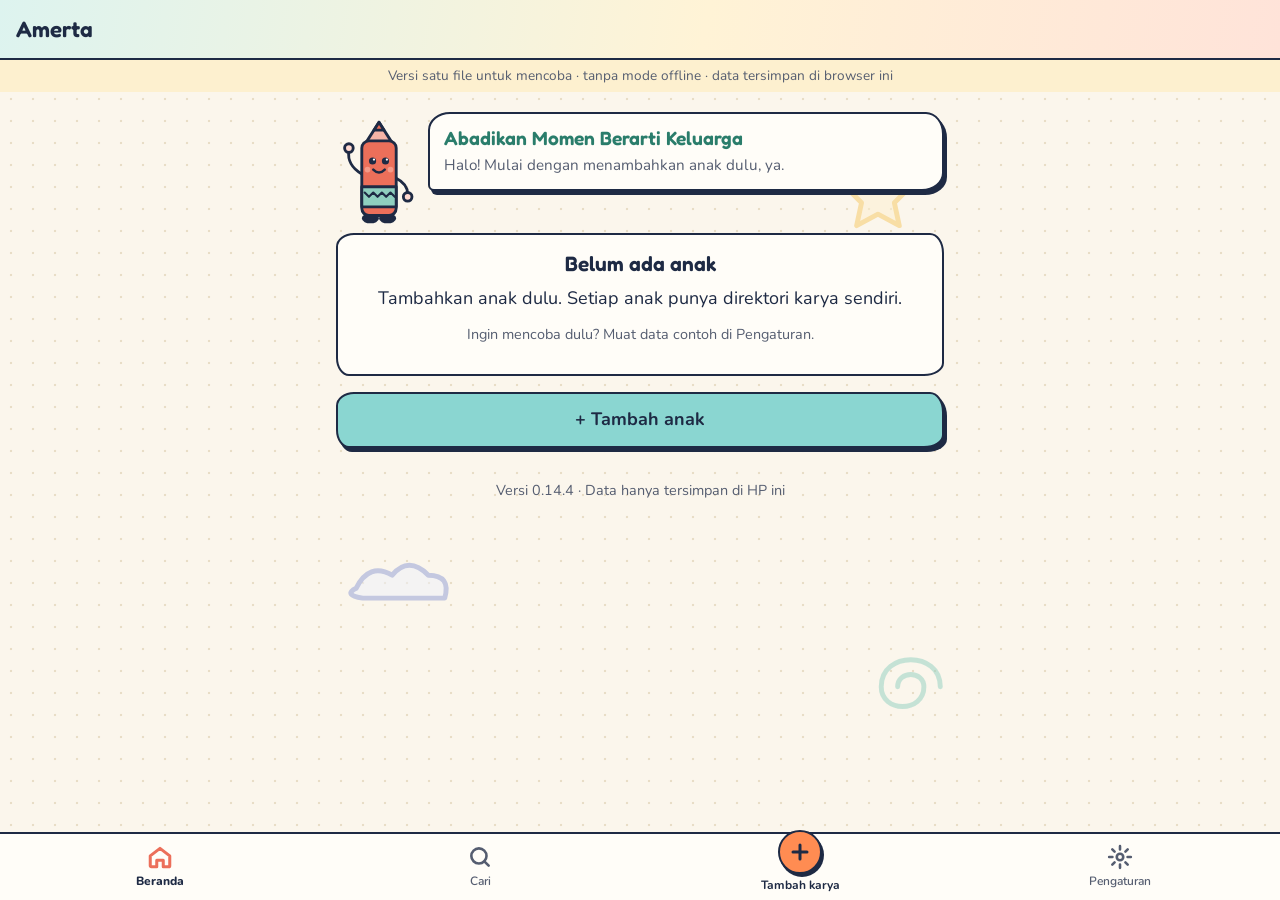
==== commit 6331af43: "Pastikan HP mendeteksi versi baru (versi 0.14.4) sw.js kini memuat baris "// Versi: …" yang otomatis" ====
--- a/museum-karya-anak-satu-file.html
+++ b/museum-karya-anak-satu-file.html
@@ -1099,7 +1099,7 @@
 // Naikkan angka ini SETIAP kali ada perubahan file sebelum deploy,
 // supaya HP pengguna mengunduh versi baru.
 // File ini dipakai oleh halaman (window) dan service worker (self).
-self.APP_VERSION = '0.14.3';
+self.APP_VERSION = '0.14.4';
 
 const __modul = {};
 // ===== js/pwa.js =====
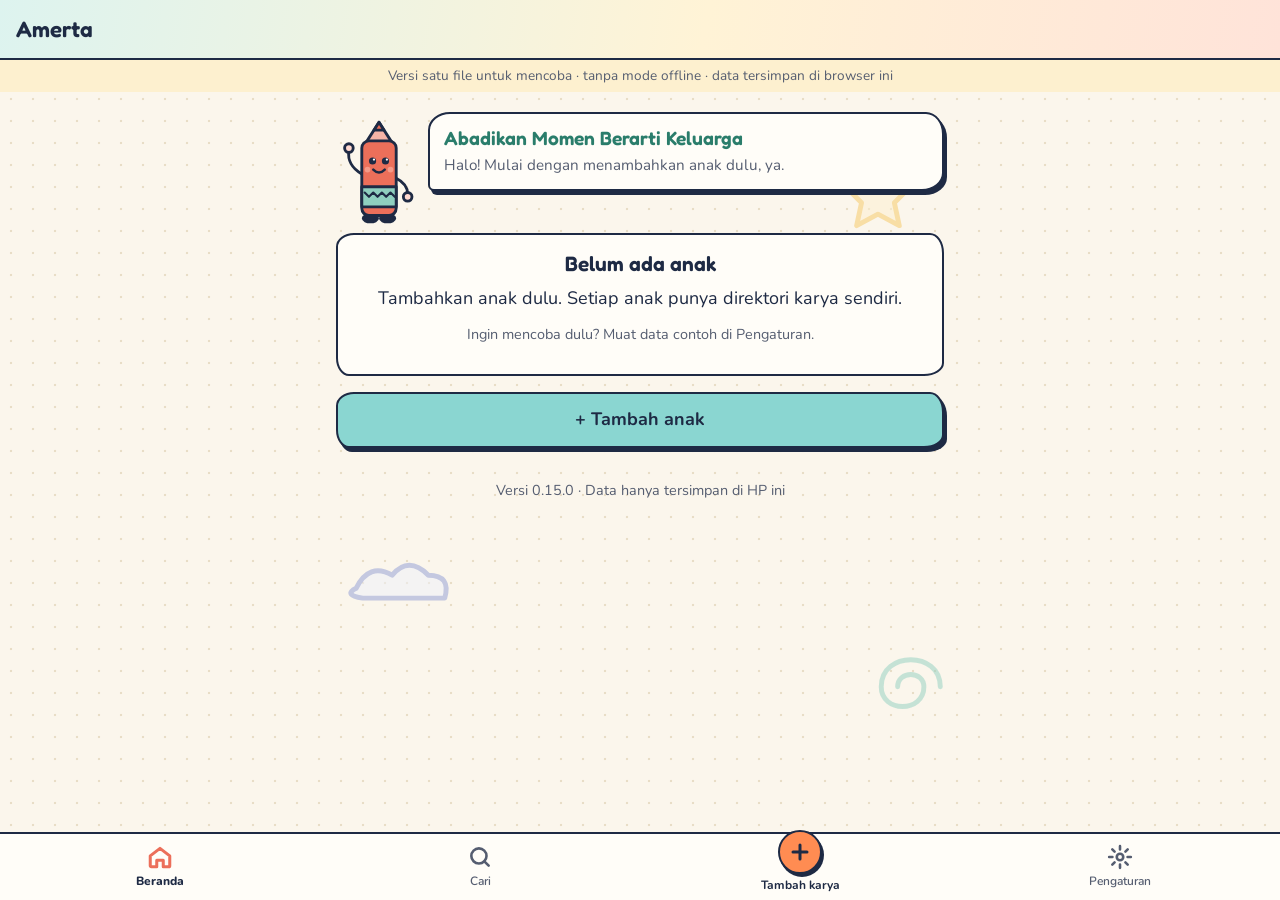
==== commit 1805e05e: "Galeri anak yang hidup dan filter waktu (versi 0.15.0) - js/galeri-hidup.js (baru, masuk FILES di sw" ====
--- a/museum-karya-anak-satu-file.html
+++ b/museum-karya-anak-satu-file.html
@@ -1012,6 +1012,118 @@
 /* Selama tali berjalan sendiri, "snap" dimatikan supaya gerakannya halus */
 .jemuran-geser.berjalan { scroll-snap-type: none; }
 
+/* =====================================================================
+   Galeri anak yang "hidup" (versi 0.15)
+   ===================================================================== */
+.filter-waktu { margin: 14px 0 2px; }
+.filter-waktu:empty { display: none; }
+
+.galeri-hidup .grid-karya {
+  position: relative;
+  gap: 12px;
+  perspective: 900px;
+  padding: 4px 2px 6px;
+}
+/* Polaroid miring sedikit, bisa dimiringkan 3D oleh jari */
+.galeri-hidup .sel-karya {
+  border-radius: 10px;
+  box-shadow: 3px 4px 0 var(--tinta);
+  transform: rotate(var(--miring, 0deg)) rotateX(var(--rx, 0deg)) rotateY(var(--ry, 0deg));
+  transition: transform 0.25s cubic-bezier(0.3, 1.5, 0.5, 1), box-shadow 0.2s;
+  will-change: transform;
+}
+.galeri-hidup .sel-karya.ditekan {
+  transform: rotate(0deg) rotateX(var(--rx, 0deg)) rotateY(var(--ry, 0deg)) scale(1.06);
+  box-shadow: 6px 8px 0 var(--tinta);
+  z-index: 2;
+}
+.galeri-hidup .sel-karya:active { transform: rotate(0deg) rotateX(var(--rx, 0deg)) rotateY(var(--ry, 0deg)) scale(1.06); }
+@media (hover: hover) {
+  .galeri-hidup .sel-karya:hover {
+    transform: rotate(0deg) rotateX(var(--rx, 0deg)) rotateY(var(--ry, 0deg)) scale(1.05);
+    z-index: 2;
+  }
+}
+/* Kilau yang mengikuti jari */
+.galeri-hidup .sel-karya::after {
+  content: "";
+  position: absolute;
+  inset: 0;
+  pointer-events: none;
+  background: radial-gradient(circle at var(--kx, 50%) var(--ky, 50%), rgba(255, 255, 255, 0.55), transparent 55%);
+  opacity: 0;
+  transition: opacity 0.2s;
+}
+.galeri-hidup .sel-karya.ditekan::after { opacity: 1; }
+@media (hover: hover) { .galeri-hidup .sel-karya:hover::after { opacity: 1; } }
+.galeri-hidup .tanda-cerita, .galeri-hidup .centang { z-index: 1; }
+
+/* Foto dilempar masuk seperti kartu */
+@keyframes lempar {
+  from { opacity: 0; transform: translateY(46px) rotate(calc(var(--miring, 0deg) * 7)) scale(0.55); }
+  to { opacity: 1; transform: rotate(var(--miring, 0deg)); }
+}
+.layar.masuk .galeri-hidup .grid-karya > .sel-karya,
+.galeri-hidup.ganti .grid-karya > .sel-karya {
+  animation: lempar 0.6s cubic-bezier(0.2, 0.9, 0.3, 1.25) backwards;
+  animation-delay: var(--tunda, 0s);
+}
+/* Saat filter diganti: hanya memudar (tanpa transform, supaya bar PDF tetap menempel) */
+@keyframes pudar-masuk { from { opacity: 0.2; } to { opacity: 1; } }
+.galeri-hidup.ganti { animation: pudar-masuk 0.3s ease-out; }
+
+/* Ken Burns: foto bergerak pelan seperti film dokumenter */
+@keyframes kb-0 { from { transform: scale(1.04) translate(0, 0); } to { transform: scale(1.2) translate(-5%, -4%); } }
+@keyframes kb-1 { from { transform: scale(1.18) translate(-4%, 3%); } to { transform: scale(1.04) translate(3%, -2%); } }
+@keyframes kb-2 { from { transform: scale(1.05) translate(4%, 0); } to { transform: scale(1.2) translate(-3%, 4%); } }
+@keyframes kb-3 { from { transform: scale(1.2) translate(3%, 3%); } to { transform: scale(1.06) translate(-2%, -3%); } }
+.galeri-hidup .sel-karya img { transform-origin: 50% 50%; }
+.galeri-hidup .sel-karya.tampak.kb-0 img { animation: kb-0 9s ease-in-out infinite alternate; }
+.galeri-hidup .sel-karya.tampak.kb-1 img { animation: kb-1 10s ease-in-out infinite alternate; }
+.galeri-hidup .sel-karya.tampak.kb-2 img { animation: kb-2 11s ease-in-out infinite alternate; }
+.galeri-hidup .sel-karya.tampak.kb-3 img { animation: kb-3 9.5s ease-in-out infinite alternate; }
+.galeri-hidup .mode-pilih .sel-karya img { animation-play-state: paused; }
+
+/* Diketuk: memantul sebelum terbuka */
+@keyframes boing {
+  0% { transform: scale(1); }
+  35% { transform: scale(1.14) rotate(-3deg); }
+  65% { transform: scale(0.94) rotate(2deg); }
+  100% { transform: scale(1.04); }
+}
+.layar .galeri-hidup .grid-karya > .sel-karya.diketuk { animation: boing 0.32s ease-out both; z-index: 3; }
+
+/* Percikan bintang di titik ketukan */
+.percikan { position: fixed; z-index: 45; width: 0; height: 0; pointer-events: none; }
+.percikan span {
+  position: absolute;
+  left: -7px;
+  top: -9px;
+  font-size: 15px;
+  line-height: 1;
+  animation: percik 0.7s cubic-bezier(0.2, 0.8, 0.3, 1) forwards;
+}
+@keyframes percik {
+  0% { transform: translate(0, 0) scale(0.4); opacity: 1; }
+  100% { transform: translate(var(--dx), var(--dy)) scale(1.1) rotate(160deg); opacity: 0; }
+}
+
+/* Hati kecil yang melayang dari foto */
+.hati-melayang {
+  position: absolute;
+  z-index: 4;
+  font-size: 20px;
+  line-height: 1;
+  pointer-events: none;
+  text-shadow: 0 0 2px #fff, 0 0 4px #fff;
+  animation: melayang-naik 2.2s ease-out forwards;
+}
+@keyframes melayang-naik {
+  0% { transform: translate(-50%, 0) scale(0.3); opacity: 0; }
+  15% { transform: translate(-50%, -8px) scale(1.15); opacity: 1; }
+  100% { transform: translate(calc(-50% + 14px), -70px) scale(0.9) rotate(12deg); opacity: 0; }
+}
+
 /* Khusus versi satu file */
 .pita-satu-file {
   padding: 6px 16px;
@@ -1099,7 +1211,7 @@
 // Naikkan angka ini SETIAP kali ada perubahan file sebelum deploy,
 // supaya HP pengguna mengunduh versi baru.
 // File ini dipakai oleh halaman (window) dan service worker (self).
-self.APP_VERSION = '0.14.4';
+self.APP_VERSION = '0.15.0';
 
 const __modul = {};
 // ===== js/pwa.js =====
@@ -2543,6 +2655,194 @@
 return { buatDanSimpanPdf };
 })();
 
+// ===== js/galeri-hidup.js =====
+__modul['galeri-hidup.js'] = (() => {
+'use strict';
+// Galeri anak yang "hidup": foto dilempar masuk, bergerak pelan (Ken Burns),
+// miring 3D mengikuti jari, memercikkan bintang saat diketuk, dan hati melayang.
+// Ditambah filter waktu (tahun lalu bulan) untuk halaman anak.
+// Semua gerakan dimatikan kalau HP memakai "kurangi gerakan".
+
+const { esc } = __modul['ui.js'];
+
+const geraknyaDikurangi = () => window.matchMedia('(prefers-reduced-motion: reduce)').matches;
+const NAMA_BULAN = ['Jan', 'Feb', 'Mar', 'Apr', 'Mei', 'Jun', 'Jul', 'Agu', 'Sep', 'Okt', 'Nov', 'Des'];
+
+// ---------------------------------------------------------------------
+// Filter waktu
+// ---------------------------------------------------------------------
+
+/** Saring daftar karya menurut tahun ('2025') dan bulan ('07'); kosong = semua. */
+function saringWaktu(daftar, { tahun = '', bulan = '' } = {}) {
+  return daftar.filter((k) => {
+    const t = k.tanggal || '';
+    if (tahun && t.slice(0, 4) !== tahun) return false;
+    if (bulan && t.slice(5, 7) !== bulan) return false;
+    return true;
+  });
+}
+
+function hitung(daftar, ambil) {
+  const peta = new Map();
+  daftar.forEach((k) => {
+    const v = ambil(k.tanggal || '');
+    if (v) peta.set(v, (peta.get(v) || 0) + 1);
+  });
+  return [...peta.entries()].sort((a, b) => b[0].localeCompare(a[0]));
+}
+
+/** Tombol filter tahun, dan bulan kalau satu tahun dipilih. Kosong kalau semua karya di bulan yang sama. */
+function htmlFilterWaktu(daftar, { tahun = '', bulan = '' } = {}) {
+  const daftarTahun = hitung(daftar, (t) => t.slice(0, 4));
+  const semuaBulan = hitung(daftar, (t) => t.slice(0, 7));
+  if (semuaBulan.length < 2) return '';
+  const chip = (label, data, aktif) => `
+    <button type="button" class="chip" ${data} aria-pressed="${aktif}">${label}</button>`;
+  const barisTahun = [
+    chip(`Semua · ${daftar.length}`, 'data-tahun=""', !tahun),
+    ...daftarTahun.map(([t, n]) => chip(`${esc(t)} · ${n}`, `data-tahun="${esc(t)}"`, tahun === t)),
+  ].join('');
+  let barisBulan = '';
+  if (tahun) {
+    const bulanIni = hitung(daftar.filter((k) => (k.tanggal || '').startsWith(tahun)), (t) => t.slice(5, 7))
+      .sort((a, b) => a[0].localeCompare(b[0]));
+    if (bulanIni.length > 1) {
+      barisBulan = `
+      <div class="chip-gulir" role="group" aria-label="Bulan">
+        ${chip('Semua bulan', 'data-bulan=""', !bulan)}
+        ${bulanIni.map(([b, n]) => chip(`${NAMA_BULAN[Number(b) - 1]} · ${n}`, `data-bulan="${esc(b)}"`, bulan === b)).join('')}
+      </div>`;
+    }
+  }
+  return `
+    <span class="label-filter">Waktu</span>
+    <div class="chip-gulir" role="group" aria-label="Tahun">${barisTahun}</div>
+    ${barisBulan}`;
+}
+
+// ---------------------------------------------------------------------
+// Gerakan
+// ---------------------------------------------------------------------
+
+/** Percikan bintang kecil di titik (x, y) layar. */
+function percikan(x, y) {
+  if (geraknyaDikurangi()) return;
+  const wadah = document.createElement('div');
+  wadah.className = 'percikan';
+  wadah.setAttribute('aria-hidden', 'true');
+  wadah.style.left = `${x}px`;
+  wadah.style.top = `${y}px`;
+  const warna = ['#F6C760', '#EC6F5A', '#8AD6D1', '#8E9BD6', '#FF8C52', '#F3B6CF'];
+  for (let i = 0; i < 10; i++) {
+    const s = document.createElement('span');
+    const sudut = (Math.PI * 2 * i) / 10 + Math.random() * 0.4;
+    const jauh = 34 + Math.random() * 30;
+    s.style.setProperty('--dx', `${Math.cos(sudut) * jauh}px`);
+    s.style.setProperty('--dy', `${Math.sin(sudut) * jauh}px`);
+    s.style.color = warna[i % warna.length];
+    s.textContent = i % 3 ? '★' : '✦';
+    wadah.append(s);
+  }
+  document.body.append(wadah);
+  setTimeout(() => wadah.remove(), 800);
+}
+
+/**
+ * Menghidupkan galeri di dalam `akar` (wadah .galeri-hidup).
+ * Mengembalikan fungsi pembersih.
+ */
+function hidupkanGaleri(akar) {
+  const grid = akar.querySelector('.grid-karya');
+  if (!grid) return () => {};
+  const kotak = [...grid.querySelectorAll('.sel-karya')];
+
+  // Setiap foto sedikit miring dan bergerak ke arah berbeda, masuk bergantian.
+  kotak.forEach((k, i) => {
+    const miring = ((i * 37) % 9) / 2 - 2; // -2 .. 2 derajat, tetap sama tiap dibuka
+    k.style.setProperty('--miring', `${miring}deg`);
+    k.style.setProperty('--tunda', `${Math.min(i * 0.07, 0.8).toFixed(2)}s`);
+    k.classList.add(`kb-${i % 4}`);
+  });
+  if (geraknyaDikurangi()) return () => {};
+
+  // Ken Burns hanya untuk foto yang sedang terlihat (hemat baterai).
+  const io = 'IntersectionObserver' in window
+    ? new IntersectionObserver((entri) => {
+      entri.forEach((e) => e.target.classList.toggle('tampak', e.isIntersecting));
+    })
+    : null;
+  kotak.forEach((k) => (io ? io.observe(k) : k.classList.add('tampak')));
+
+  // Miring 3D mengikuti jari/mouse, dengan kilau.
+  const miringKe = (k, e) => {
+    const r = k.getBoundingClientRect();
+    const px = (e.clientX - r.left) / r.width;
+    const py = (e.clientY - r.top) / r.height;
+    k.style.setProperty('--ry', `${(px - 0.5) * 18}deg`);
+    k.style.setProperty('--rx', `${(0.5 - py) * 18}deg`);
+    k.style.setProperty('--kx', `${px * 100}%`);
+    k.style.setProperty('--ky', `${py * 100}%`);
+  };
+  const lepas = (k) => {
+    k.classList.remove('ditekan');
+    k.style.setProperty('--rx', '0deg');
+    k.style.setProperty('--ry', '0deg');
+  };
+  const onTekan = (e) => {
+    const k = e.target.closest('.sel-karya');
+    if (!k || grid.classList.contains('mode-pilih')) return;
+    k.classList.add('ditekan');
+    miringKe(k, e);
+  };
+  const onGerak = (e) => {
+    const k = e.target.closest('.sel-karya');
+    if (!k || grid.classList.contains('mode-pilih')) return;
+    if (e.pointerType === 'mouse' || k.classList.contains('ditekan')) miringKe(k, e);
+  };
+  const onLepas = (e) => {
+    const k = e.target.closest('.sel-karya');
+    if (k) lepas(k);
+  };
+  const onKeluar = (e) => {
+    if (e.target.classList && e.target.classList.contains('sel-karya')) lepas(e.target);
+  };
+  grid.addEventListener('pointerdown', onTekan);
+  grid.addEventListener('pointermove', onGerak);
+  grid.addEventListener('pointerup', onLepas);
+  grid.addEventListener('pointercancel', onLepas);
+  grid.addEventListener('pointerout', onKeluar);
+
+  // Sesekali hati kecil melayang dari salah satu foto yang terlihat.
+  const jamHati = setInterval(() => {
+    if (document.hidden || grid.classList.contains('mode-pilih')) return;
+    const tampak = kotak.filter((k) => k.classList.contains('tampak'));
+    if (!tampak.length) return;
+    const k = tampak[Math.floor(Math.random() * tampak.length)];
+    const h = document.createElement('span');
+    h.className = 'hati-melayang';
+    h.setAttribute('aria-hidden', 'true');
+    h.textContent = Math.random() < 0.7 ? '♥' : '★';
+    h.style.left = `${k.offsetLeft + k.offsetWidth * (0.3 + Math.random() * 0.4)}px`;
+    h.style.top = `${k.offsetTop + k.offsetHeight * 0.35}px`;
+    h.style.color = ['#EC6F5A', '#FF8C52', '#F3B6CF', '#F6C760'][Math.floor(Math.random() * 4)];
+    grid.append(h);
+    setTimeout(() => h.remove(), 2200);
+  }, 2600);
+
+  return () => {
+    if (io) io.disconnect();
+    clearInterval(jamHati);
+    grid.removeEventListener('pointerdown', onTekan);
+    grid.removeEventListener('pointermove', onGerak);
+    grid.removeEventListener('pointerup', onLepas);
+    grid.removeEventListener('pointercancel', onLepas);
+    grid.removeEventListener('pointerout', onKeluar);
+  };
+}
+
+return { saringWaktu, htmlFilterWaktu, percikan, hidupkanGaleri };
+})();
+
 // ===== js/galeri.js =====
 __modul['galeri.js'] = (() => {
 'use strict';
@@ -2554,6 +2854,7 @@
 const { pergi } = __modul['router.js'];
 const { punyaCerita } = __modul['karya.js'];
 const { buatDanSimpanPdf } = __modul['pdf-karya.js'];
+const { percikan } = __modul['galeri-hidup.js'];
 
 function htmlGaleri(daftar, { anakMap = null, tampilkanNama = false } = {}) {
   if (!daftar.length) return '';
@@ -2594,7 +2895,7 @@
 }
 
 /** Menghidupkan galeri di dalam `akar`. Mengembalikan fungsi pembersih. */
-function siapkanGaleri(akar, daftar) {
+function siapkanGaleri(akar, daftar, { hidup = false } = {}) {
   const galeri = akar.querySelector('.galeri');
   if (!galeri) return () => {};
   const grid = galeri.querySelector('.grid-karya');
@@ -2637,7 +2938,18 @@
   grid.addEventListener('click', (e) => {
     const b = e.target.closest('.sel-karya');
     if (!b) return;
-    if (!modePilih) { pergi(`#/karya/${b.dataset.id}`); return; }
+    if (!modePilih) {
+      const tujuan = `#/karya/${b.dataset.id}`;
+      if (hidup && !window.matchMedia('(prefers-reduced-motion: reduce)').matches) {
+        // Memantul dan memercikkan bintang dulu, baru dibuka.
+        percikan(e.clientX, e.clientY);
+        b.classList.add('diketuk');
+        setTimeout(() => pergi(tujuan), 320);
+      } else {
+        pergi(tujuan);
+      }
+      return;
+    }
     const id = b.dataset.id;
     if (terpilih.has(id)) terpilih.delete(id); else terpilih.add(id);
     b.classList.toggle('terpilih', terpilih.has(id));
@@ -3378,6 +3690,7 @@
 const { bukaPanduan } = __modul['panduan-pasang.js'];
 const { punyaCerita, urutkanTerbaru } = __modul['karya.js'];
 const { htmlGaleri, siapkanGaleri } = __modul['galeri.js'];
+const { htmlFilterWaktu, saringWaktu, hidupkanGaleri } = __modul['galeri-hidup.js'];
 const { pesanPengingatEkspor, tundaPengingat, jalankanEkspor } = __modul['cadangan.js'];
 const {
   maskotKrayon, coretanLatar, htmlJemuran, siapkanJemuran,
@@ -3510,11 +3823,31 @@
       <button type="button" class="tombol tombol-utama" data-ke="#/karya/baru?anak=${a.id}">+ Tambah karya untuk ${esc(a.nama)}</button>
       ${daftar.length ? `
         ${tanpaCerita ? `<p class="bantuan catatan-cerita">${tanpaCerita} karya belum punya cerita (bertanda <span class="tanda-cerita-contoh">Belum ada cerita</span>). Ketuk karyanya untuk melengkapi.</p>` : ''}
-        ${htmlGaleri(daftar)}` : `
+        <div class="filter-waktu" id="filter-waktu">${htmlFilterWaktu(daftar)}</div>
+        <div class="galeri-hidup" id="wadah-galeri">${htmlGaleri(daftar)}</div>` : `
         <section class="kartu kosong"><p>Belum ada karya milik ${esc(a.nama)}.</p></section>`}
       <button type="button" class="tombol" data-ke="#/anak/${a.id}/ubah">Ubah data anak</button>`,
     siapkan(main) {
-      this.bersihkan = siapkanGaleri(main, daftar);
+      const wadah = main.querySelector('#wadah-galeri');
+      if (!wadah) return;
+      const keadaan = { tahun: '', bulan: '' };
+      let bersihGaleri = siapkanGaleri(main, daftar, { hidup: true });
+      let bersihHidup = hidupkanGaleri(wadah);
+      const filter = main.querySelector('#filter-waktu');
+      filter.addEventListener('click', (e) => {
+        const c = e.target.closest('.chip');
+        if (!c) return;
+        if ('tahun' in c.dataset) { keadaan.tahun = c.dataset.tahun; keadaan.bulan = ''; }
+        if ('bulan' in c.dataset) keadaan.bulan = c.dataset.bulan;
+        filter.innerHTML = htmlFilterWaktu(daftar, keadaan);
+        const terpilih = saringWaktu(daftar, keadaan);
+        bersihGaleri(); bersihHidup();
+        wadah.innerHTML = htmlGaleri(terpilih);
+        wadah.classList.remove('ganti'); void wadah.offsetWidth; wadah.classList.add('ganti');
+        bersihGaleri = siapkanGaleri(main, terpilih, { hidup: true });
+        bersihHidup = hidupkanGaleri(wadah);
+      });
+      this.bersihkan = () => { bersihGaleri(); bersihHidup(); };
     },
   };
 }
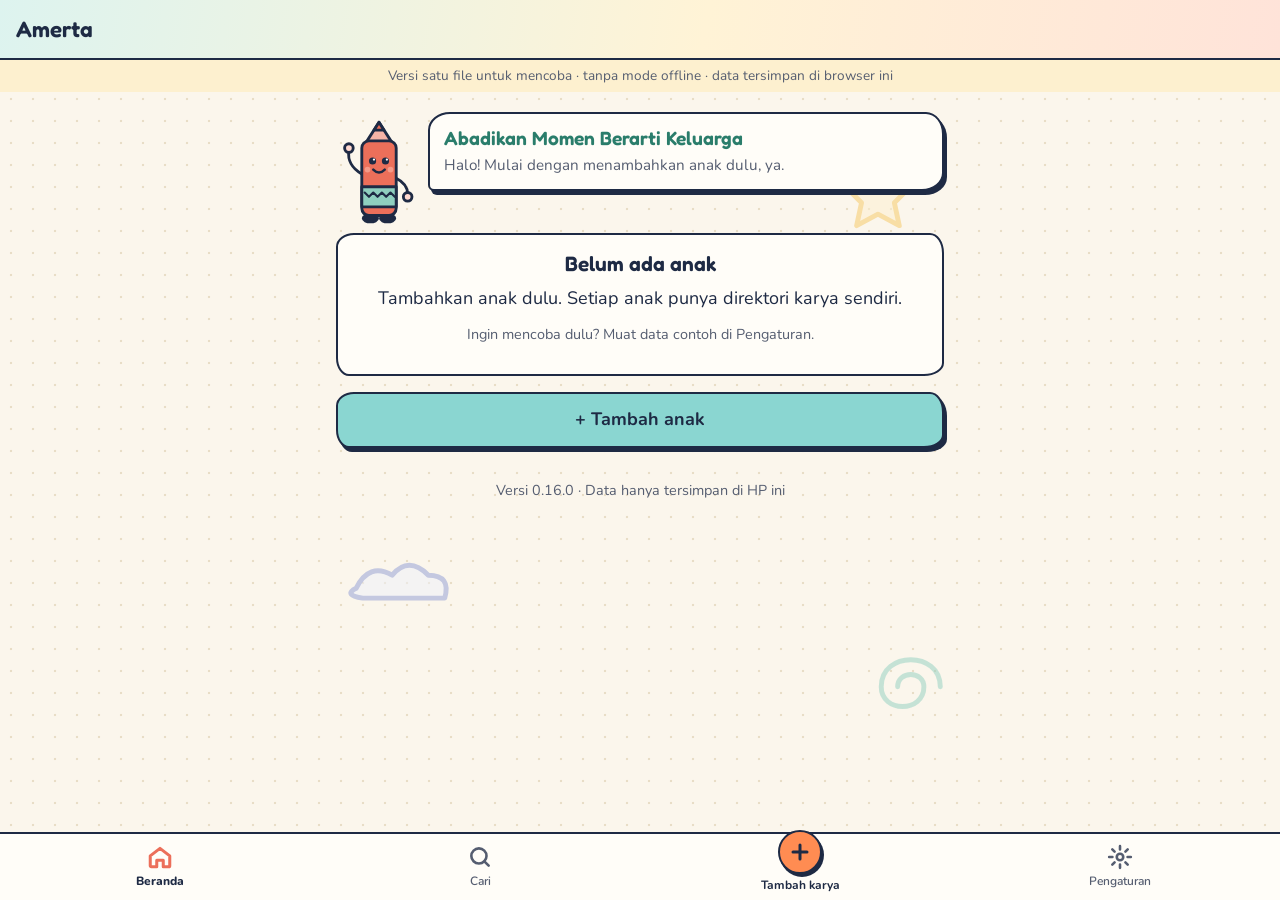
==== commit 1040c7dd: "Film Kenangan, filter rentang tanggal, galeri mosaik (versi 0.16.0) - Halaman anak: "Film Kenangan" " ====
--- a/museum-karya-anak-satu-file.html
+++ b/museum-karya-anak-satu-file.html
@@ -1124,6 +1124,147 @@
   100% { transform: translate(calc(-50% + 14px), -70px) scale(0.9) rotate(12deg); opacity: 0; }
 }
 
+/* =====================================================================
+   Halaman anak (versi 0.16): Film Kenangan, filter rentang tanggal, mosaik
+   ===================================================================== */
+
+/* ---------- Film Kenangan ---------- */
+.film {
+  position: relative;
+  margin: 14px 0 6px;
+  border: var(--garis-tangan);
+  border-radius: 20px;
+  overflow: hidden;
+  background: #1E2A44;
+  box-shadow: var(--bayang);
+  touch-action: pan-y;
+  user-select: none;
+  -webkit-user-select: none;
+}
+.film-layar { position: relative; aspect-ratio: 1 / 1; overflow: hidden; cursor: pointer; }
+/* Bayangan gelap tipis di atas supaya garis progres tetap terlihat */
+.film-layar::before {
+  content: "";
+  position: absolute;
+  z-index: 2;
+  left: 0;
+  right: 0;
+  top: 0;
+  height: 70px;
+  pointer-events: none;
+  background: linear-gradient(to bottom, rgba(20, 28, 46, 0.55), rgba(20, 28, 46, 0));
+}
+.film-slide {
+  position: absolute;
+  inset: 0;
+  margin: 0;
+  opacity: 0;
+  transition: opacity 0.9s ease;
+}
+.film-slide.aktif { opacity: 1; z-index: 1; }
+.film-slide img {
+  width: 100%;
+  height: 100%;
+  object-fit: cover;
+  display: block;
+  transform-origin: 50% 50%;
+}
+.film-slide img:not([src]) { visibility: hidden; }
+@keyframes film-0 { from { transform: scale(1.02) translate(0, 0); } to { transform: scale(1.22) translate(-4%, -5%); } }
+@keyframes film-1 { from { transform: scale(1.22) translate(4%, 3%); } to { transform: scale(1.04) translate(-2%, 0); } }
+@keyframes film-2 { from { transform: scale(1.04) translate(-4%, 2%); } to { transform: scale(1.24) translate(3%, -4%); } }
+@keyframes film-3 { from { transform: scale(1.2) translate(0, -4%); } to { transform: scale(1.03) translate(0, 3%); } }
+.film-slide.main.kb-film-0 img { animation: film-0 6s ease-out forwards; }
+.film-slide.main.kb-film-1 img { animation: film-1 6s ease-out forwards; }
+.film-slide.main.kb-film-2 img { animation: film-2 6s ease-out forwards; }
+.film-slide.main.kb-film-3 img { animation: film-3 6s ease-out forwards; }
+.film.dijeda .film-slide img { animation-play-state: paused; }
+
+/* Keterangan di bagian bawah, muncul meluncur */
+.film-slide figcaption {
+  position: absolute;
+  left: 0;
+  right: 0;
+  bottom: 0;
+  padding: 46px 16px 14px;
+  background: linear-gradient(to top, rgba(20, 28, 46, 0.85), rgba(20, 28, 46, 0));
+  color: #fff;
+  display: flex;
+  flex-direction: column;
+  gap: 2px;
+}
+.film-slide figcaption strong { font-family: var(--huruf-judul); font-weight: 600; font-size: 1.35rem; line-height: 1.2; }
+.film-slide figcaption span { font-size: 0.95rem; opacity: 0.9; }
+@keyframes keterangan-masuk { from { opacity: 0; transform: translateY(14px); } to { opacity: 1; transform: none; } }
+.film-slide.main figcaption { animation: keterangan-masuk 0.7s 0.35s cubic-bezier(0.2, 0.9, 0.3, 1.2) both; }
+
+/* Garis progres seperti "Story" */
+.film-bar {
+  position: absolute;
+  z-index: 3;
+  top: 10px;
+  left: 12px;
+  right: 12px;
+  display: flex;
+  gap: 4px;
+}
+.film-bar i { flex: 1; height: 4px; border-radius: 2px; background: rgba(255, 255, 255, 0.35); overflow: hidden; }
+.film-bar b { display: block; height: 100%; width: 100%; background: #fff; transform: scaleX(0); transform-origin: 0 50%; }
+.film-bar i.selesai b { transform: scaleX(1); }
+@keyframes isi-bar { from { transform: scaleX(0); } to { transform: scaleX(1); } }
+.film-bar i.jalan b { animation: isi-bar 4.2s linear forwards; }
+.film.dijeda .film-bar i.jalan b { animation-play-state: paused; }
+
+.film-judul {
+  position: absolute;
+  z-index: 3;
+  top: 22px;
+  left: 12px;
+  padding: 3px 10px;
+  border-radius: 999px;
+  background: rgba(255, 255, 255, 0.9);
+  color: var(--tinta);
+  font-size: 0.8rem;
+  font-weight: 800;
+}
+.film-petunjuk {
+  margin: 0;
+  padding: 8px 12px;
+  background: var(--kartu);
+  border-top: var(--garis-tangan);
+  font-size: 0.8rem;
+  font-weight: 600;
+  color: var(--teks-redup);
+  text-align: center;
+}
+
+/* ---------- Filter rentang tanggal ---------- */
+.rentang-waktu { display: grid; grid-template-columns: 1fr 1fr; gap: 10px; margin: 6px 0 4px; }
+.isian-tanggal { display: flex; flex-direction: column; gap: 4px; font-size: 0.85rem; font-weight: 700; color: var(--teks-redup); }
+.isian-tanggal input {
+  width: 100%;
+  min-height: 48px;
+  padding: 0 10px;
+  border: var(--garis-tangan);
+  border-radius: var(--radius-tangan);
+  background: var(--kartu);
+  color: var(--teks);
+  font: inherit;
+  font-size: 1rem;
+}
+.isian-tanggal input:focus { outline: none; box-shadow: 0 0 0 4px var(--mint); }
+.filter-waktu .tombol-teks { padding-left: 0; }
+.filter-waktu .bantuan { margin: 4px 0 0; }
+
+/* ---------- Galeri mosaik: sebagian foto lebih besar ---------- */
+.galeri-hidup .grid-karya { grid-auto-flow: dense; }
+.galeri-hidup .grid-karya > .sel-karya:nth-child(6n + 1),
+.galeri-hidup .grid-karya > .sel-karya:nth-child(6n + 5) {
+  grid-column: span 2;
+  grid-row: span 2;
+}
+.galeri-hidup .grid-karya > .sel-karya:nth-child(6n + 5) { grid-column: 2 / span 2; }
+
 /* Khusus versi satu file */
 .pita-satu-file {
   padding: 6px 16px;
@@ -1211,7 +1352,7 @@
 // Naikkan angka ini SETIAP kali ada perubahan file sebelum deploy,
 // supaya HP pengguna mengunduh versi baru.
 // File ini dipakai oleh halaman (window) dan service worker (self).
-self.APP_VERSION = '0.15.0';
+self.APP_VERSION = '0.16.0';
 
 const __modul = {};
 // ===== js/pwa.js =====
@@ -2663,61 +2804,48 @@
 // Ditambah filter waktu (tahun lalu bulan) untuk halaman anak.
 // Semua gerakan dimatikan kalau HP memakai "kurangi gerakan".
 
-const { esc } = __modul['ui.js'];
+const { esc, urlBlob } = __modul['ui.js'];
+const { ambilMedia } = __modul['db.js'];
+const { usiaKarya } = __modul['karya.js'];
+const { tanggalPanjang } = __modul['usia.js'];
 
 const geraknyaDikurangi = () => window.matchMedia('(prefers-reduced-motion: reduce)').matches;
-const NAMA_BULAN = ['Jan', 'Feb', 'Mar', 'Apr', 'Mei', 'Jun', 'Jul', 'Agu', 'Sep', 'Okt', 'Nov', 'Des'];
 
 // ---------------------------------------------------------------------
-// Filter waktu
+// Filter waktu: rentang tanggal yang diisi sendiri
 // ---------------------------------------------------------------------
 
-/** Saring daftar karya menurut tahun ('2025') dan bulan ('07'); kosong = semua. */
-function saringWaktu(daftar, { tahun = '', bulan = '' } = {}) {
+/** Saring karya menurut rentang tanggal 'YYYY-MM-DD' (dari/sampai boleh kosong). */
+function saringRentang(daftar, { dari = '', sampai = '' } = {}) {
+  if (dari && sampai && dari > sampai) [dari, sampai] = [sampai, dari];
   return daftar.filter((k) => {
     const t = k.tanggal || '';
-    if (tahun && t.slice(0, 4) !== tahun) return false;
-    if (bulan && t.slice(5, 7) !== bulan) return false;
+    if (dari && t < dari) return false;
+    if (sampai && t > sampai) return false;
     return true;
   });
 }
 
-function hitung(daftar, ambil) {
-  const peta = new Map();
-  daftar.forEach((k) => {
-    const v = ambil(k.tanggal || '');
-    if (v) peta.set(v, (peta.get(v) || 0) + 1);
-  });
-  return [...peta.entries()].sort((a, b) => b[0].localeCompare(a[0]));
-}
-
-/** Tombol filter tahun, dan bulan kalau satu tahun dipilih. Kosong kalau semua karya di bulan yang sama. */
-function htmlFilterWaktu(daftar, { tahun = '', bulan = '' } = {}) {
-  const daftarTahun = hitung(daftar, (t) => t.slice(0, 4));
-  const semuaBulan = hitung(daftar, (t) => t.slice(0, 7));
-  if (semuaBulan.length < 2) return '';
-  const chip = (label, data, aktif) => `
-    <button type="button" class="chip" ${data} aria-pressed="${aktif}">${label}</button>`;
-  const barisTahun = [
-    chip(`Semua · ${daftar.length}`, 'data-tahun=""', !tahun),
-    ...daftarTahun.map(([t, n]) => chip(`${esc(t)} · ${n}`, `data-tahun="${esc(t)}"`, tahun === t)),
-  ].join('');
-  let barisBulan = '';
-  if (tahun) {
-    const bulanIni = hitung(daftar.filter((k) => (k.tanggal || '').startsWith(tahun)), (t) => t.slice(5, 7))
-      .sort((a, b) => a[0].localeCompare(b[0]));
-    if (bulanIni.length > 1) {
-      barisBulan = `
-      <div class="chip-gulir" role="group" aria-label="Bulan">
-        ${chip('Semua bulan', 'data-bulan=""', !bulan)}
-        ${bulanIni.map(([b, n]) => chip(`${NAMA_BULAN[Number(b) - 1]} · ${n}`, `data-bulan="${esc(b)}"`, bulan === b)).join('')}
-      </div>`;
-    }
-  }
+/** Dua kotak tanggal "Dari" dan "Sampai", dibatasi tanggal karya paling awal dan paling akhir. */
+function htmlRentangWaktu(daftar) {
+  const tanggal = daftar.map((k) => k.tanggal).filter(Boolean).sort();
+  if (tanggal.length < 2 || tanggal[0] === tanggal[tanggal.length - 1]) return '';
+  const min = esc(tanggal[0]);
+  const max = esc(tanggal[tanggal.length - 1]);
   return `
-    <span class="label-filter">Waktu</span>
-    <div class="chip-gulir" role="group" aria-label="Tahun">${barisTahun}</div>
-    ${barisBulan}`;
+    <span class="label-filter">Saring menurut waktu</span>
+    <div class="rentang-waktu">
+      <label class="isian-tanggal">
+        <span>Dari</span>
+        <input type="date" id="tanggal-dari" min="${min}" max="${max}">
+      </label>
+      <label class="isian-tanggal">
+        <span>Sampai</span>
+        <input type="date" id="tanggal-sampai" min="${min}" max="${max}">
+      </label>
+    </div>
+    <p class="bantuan" id="keterangan-rentang">Semua karya, ${esc(tanggalPanjang(tanggal[0]))} sampai ${esc(tanggalPanjang(tanggal[tanggal.length - 1]))}.</p>
+    <button type="button" class="tombol-teks" id="hapus-rentang" hidden>Tampilkan semua lagi</button>`;
 }
 
 // ---------------------------------------------------------------------
@@ -2840,7 +2968,132 @@
   };
 }
 
-return { saringWaktu, htmlFilterWaktu, percikan, hidupkanGaleri };
+// ---------------------------------------------------------------------
+// Film Kenangan: foto anak diputar bergantian di layar besar
+// ---------------------------------------------------------------------
+
+const FILM_MAKS = 12;
+const DURASI_FILM = 4200; // ms per foto
+
+function acakSalin(daftar) {
+  const h = [...daftar];
+  for (let i = h.length - 1; i > 0; i--) {
+    const j = Math.floor(Math.random() * (i + 1));
+    [h[i], h[j]] = [h[j], h[i]];
+  }
+  return h;
+}
+
+/** Layar "Film Kenangan" untuk halaman anak. Kosong kalau karyanya kurang dari 2. */
+function htmlFilmKenangan(daftar, anak) {
+  if (daftar.length < 2) return '';
+  const film = acakSalin(daftar).slice(0, FILM_MAKS);
+  const bar = film.map(() => '<i><b></b></i>').join('');
+  const slide = film.map((k, i) => {
+    const usia = usiaKarya(k, anak);
+    const ket = [usia !== null ? `${usia} tahun` : '', tanggalPanjang(k.tanggal)].filter(Boolean).join(' · ');
+    return `
+      <figure class="film-slide kb-film-${i % 4}" data-i="${i}" data-id="${k.id}" data-foto="${k.fotoId}" data-thumb="${k.thumbId}">
+        <img alt="${esc(k.judul || 'Karya')}">
+        <figcaption>
+          <strong>${esc(k.judul || k.acara || k.lokasi || 'Karya')}</strong>
+          <span>${esc(ket)}</span>
+        </figcaption>
+      </figure>`;
+  }).join('');
+  return `
+    <section class="film" aria-label="Film kenangan, foto berganti sendiri">
+      <div class="film-judul"><span>🎬 Film Kenangan</span></div>
+      <div class="film-bar" aria-hidden="true">${bar}</div>
+      <div class="film-layar">${slide}</div>
+      <p class="film-petunjuk" aria-hidden="true">Ketuk untuk membuka · geser untuk pindah · tahan untuk berhenti</p>
+    </section>`;
+}
+
+/** Menjalankan Film Kenangan. `buka(id)` dipanggil saat foto diketuk. Mengembalikan pembersih. */
+function putarFilm(akar, buka) {
+  const film = akar.querySelector('.film');
+  if (!film) return () => {};
+  const slide = [...film.querySelectorAll('.film-slide')];
+  const bar = [...film.querySelectorAll('.film-bar i')];
+  const n = slide.length;
+  const gerak = !geraknyaDikurangi();
+  let ke = -1;
+  let jam = null;
+  let ditahan = false;
+  let mulaiTekan = null;
+
+  const muat = async (i) => {
+    const s = slide[(i + n) % n];
+    const img = s.querySelector('img');
+    if (img.src) return;
+    // Foto penuh untuk layar besar; gambar kecil dipakai dulu supaya cepat tampil.
+    const kecil = await ambilMedia(s.dataset.thumb);
+    if (kecil && !img.src && img.isConnected) img.src = urlBlob(kecil.blob);
+    const penuh = await ambilMedia(s.dataset.foto);
+    if (penuh && img.isConnected) img.src = urlBlob(penuh.blob);
+  };
+
+  const tampil = (i) => {
+    ke = (i + n) % n;
+    slide.forEach((s, j) => {
+      s.classList.toggle('aktif', j === ke);
+      if (j === ke) { s.classList.remove('main'); void s.offsetWidth; s.classList.add('main'); }
+    });
+    bar.forEach((b, j) => {
+      b.classList.toggle('selesai', j < ke);
+      b.classList.remove('jalan');
+      if (j === ke) { void b.offsetWidth; b.classList.add('jalan'); }
+    });
+    muat(ke); muat(ke + 1);
+    clearTimeout(jam);
+    if (gerak && !ditahan) jam = setTimeout(() => tampil(ke + 1), DURASI_FILM);
+  };
+
+  const jeda = (ya) => {
+    ditahan = ya;
+    film.classList.toggle('dijeda', ya);
+    clearTimeout(jam);
+    if (!ya && gerak) jam = setTimeout(() => tampil(ke + 1), DURASI_FILM / 2);
+  };
+
+  const onTekan = (e) => {
+    mulaiTekan = { x: e.clientX, y: e.clientY, t: Date.now() };
+    jeda(true);
+  };
+  const onLepas = (e) => {
+    if (!mulaiTekan) return;
+    const dx = e.clientX - mulaiTekan.x;
+    const dy = e.clientY - mulaiTekan.y;
+    const lama = Date.now() - mulaiTekan.t;
+    mulaiTekan = null;
+    jeda(false);
+    if (Math.abs(dx) > 40 && Math.abs(dx) > Math.abs(dy)) { tampil(ke + (dx < 0 ? 1 : -1)); return; }
+    if (lama < 350 && Math.abs(dx) < 10 && Math.abs(dy) < 10) {
+      percikan(e.clientX, e.clientY);
+      const id = slide[ke].dataset.id;
+      setTimeout(() => buka(id), gerak ? 280 : 0);
+    }
+  };
+  const onBatal = () => { mulaiTekan = null; jeda(false); };
+  const layar = film.querySelector('.film-layar');
+  layar.addEventListener('pointerdown', onTekan);
+  layar.addEventListener('pointerup', onLepas);
+  layar.addEventListener('pointercancel', onBatal);
+  const onTerlihat = () => { if (document.hidden) clearTimeout(jam); else if (!ditahan) tampil(ke); };
+  document.addEventListener('visibilitychange', onTerlihat);
+
+  tampil(0);
+  return () => {
+    clearTimeout(jam);
+    layar.removeEventListener('pointerdown', onTekan);
+    layar.removeEventListener('pointerup', onLepas);
+    layar.removeEventListener('pointercancel', onBatal);
+    document.removeEventListener('visibilitychange', onTerlihat);
+  };
+}
+
+return { saringRentang, htmlRentangWaktu, percikan, hidupkanGaleri, htmlFilmKenangan, putarFilm };
 })();
 
 // ===== js/galeri.js =====
@@ -3690,7 +3943,9 @@
 const { bukaPanduan } = __modul['panduan-pasang.js'];
 const { punyaCerita, urutkanTerbaru } = __modul['karya.js'];
 const { htmlGaleri, siapkanGaleri } = __modul['galeri.js'];
-const { htmlFilterWaktu, saringWaktu, hidupkanGaleri } = __modul['galeri-hidup.js'];
+const {
+  htmlRentangWaktu, saringRentang, hidupkanGaleri, htmlFilmKenangan, putarFilm,
+} = __modul['galeri-hidup.js'];
 const { pesanPengingatEkspor, tundaPengingat, jalankanEkspor } = __modul['cadangan.js'];
 const {
   maskotKrayon, coretanLatar, htmlJemuran, siapkanJemuran,
@@ -3823,31 +4078,46 @@
       <button type="button" class="tombol tombol-utama" data-ke="#/karya/baru?anak=${a.id}">+ Tambah karya untuk ${esc(a.nama)}</button>
       ${daftar.length ? `
         ${tanpaCerita ? `<p class="bantuan catatan-cerita">${tanpaCerita} karya belum punya cerita (bertanda <span class="tanda-cerita-contoh">Belum ada cerita</span>). Ketuk karyanya untuk melengkapi.</p>` : ''}
-        <div class="filter-waktu" id="filter-waktu">${htmlFilterWaktu(daftar)}</div>
+        ${htmlFilmKenangan(daftar, a)}
+        <div class="filter-waktu" id="filter-waktu">${htmlRentangWaktu(daftar)}</div>
         <div class="galeri-hidup" id="wadah-galeri">${htmlGaleri(daftar)}</div>` : `
         <section class="kartu kosong"><p>Belum ada karya milik ${esc(a.nama)}.</p></section>`}
       <button type="button" class="tombol" data-ke="#/anak/${a.id}/ubah">Ubah data anak</button>`,
     siapkan(main) {
       const wadah = main.querySelector('#wadah-galeri');
       if (!wadah) return;
-      const keadaan = { tahun: '', bulan: '' };
+      const bersihFilm = putarFilm(main, (idKarya) => pergi(`#/karya/${idKarya}`));
       let bersihGaleri = siapkanGaleri(main, daftar, { hidup: true });
       let bersihHidup = hidupkanGaleri(wadah);
-      const filter = main.querySelector('#filter-waktu');
-      filter.addEventListener('click', (e) => {
-        const c = e.target.closest('.chip');
-        if (!c) return;
-        if ('tahun' in c.dataset) { keadaan.tahun = c.dataset.tahun; keadaan.bulan = ''; }
-        if ('bulan' in c.dataset) keadaan.bulan = c.dataset.bulan;
-        filter.innerHTML = htmlFilterWaktu(daftar, keadaan);
-        const terpilih = saringWaktu(daftar, keadaan);
+      const dari = main.querySelector('#tanggal-dari');
+      const sampai = main.querySelector('#tanggal-sampai');
+      const keterangan = main.querySelector('#keterangan-rentang');
+      const tombolHapus = main.querySelector('#hapus-rentang');
+      const terapkan = () => {
+        const rentang = { dari: dari.value, sampai: sampai.value };
+        const terpilih = saringRentang(daftar, rentang);
+        const aktif = !!(rentang.dari || rentang.sampai);
+        tombolHapus.hidden = !aktif;
+        if (aktif) {
+          const teks = [rentang.dari && `dari ${tanggalPanjang(rentang.dari)}`, rentang.sampai && `sampai ${tanggalPanjang(rentang.sampai)}`]
+            .filter(Boolean).join(' ');
+          keterangan.textContent = `${terpilih.length} karya ${teks}.`;
+        } else {
+          keterangan.textContent = `Semua karya (${daftar.length}).`;
+        }
         bersihGaleri(); bersihHidup();
-        wadah.innerHTML = htmlGaleri(terpilih);
+        wadah.innerHTML = terpilih.length ? htmlGaleri(terpilih)
+          : '<section class="kartu kosong"><p>Tidak ada karya di rentang waktu ini.</p></section>';
         wadah.classList.remove('ganti'); void wadah.offsetWidth; wadah.classList.add('ganti');
         bersihGaleri = siapkanGaleri(main, terpilih, { hidup: true });
         bersihHidup = hidupkanGaleri(wadah);
-      });
-      this.bersihkan = () => { bersihGaleri(); bersihHidup(); };
+      };
+      if (dari && sampai) {
+        dari.addEventListener('change', terapkan);
+        sampai.addEventListener('change', terapkan);
+        tombolHapus.addEventListener('click', () => { dari.value = ''; sampai.value = ''; terapkan(); });
+      }
+      this.bersihkan = () => { bersihFilm(); bersihGaleri(); bersihHidup(); };
     },
   };
 }
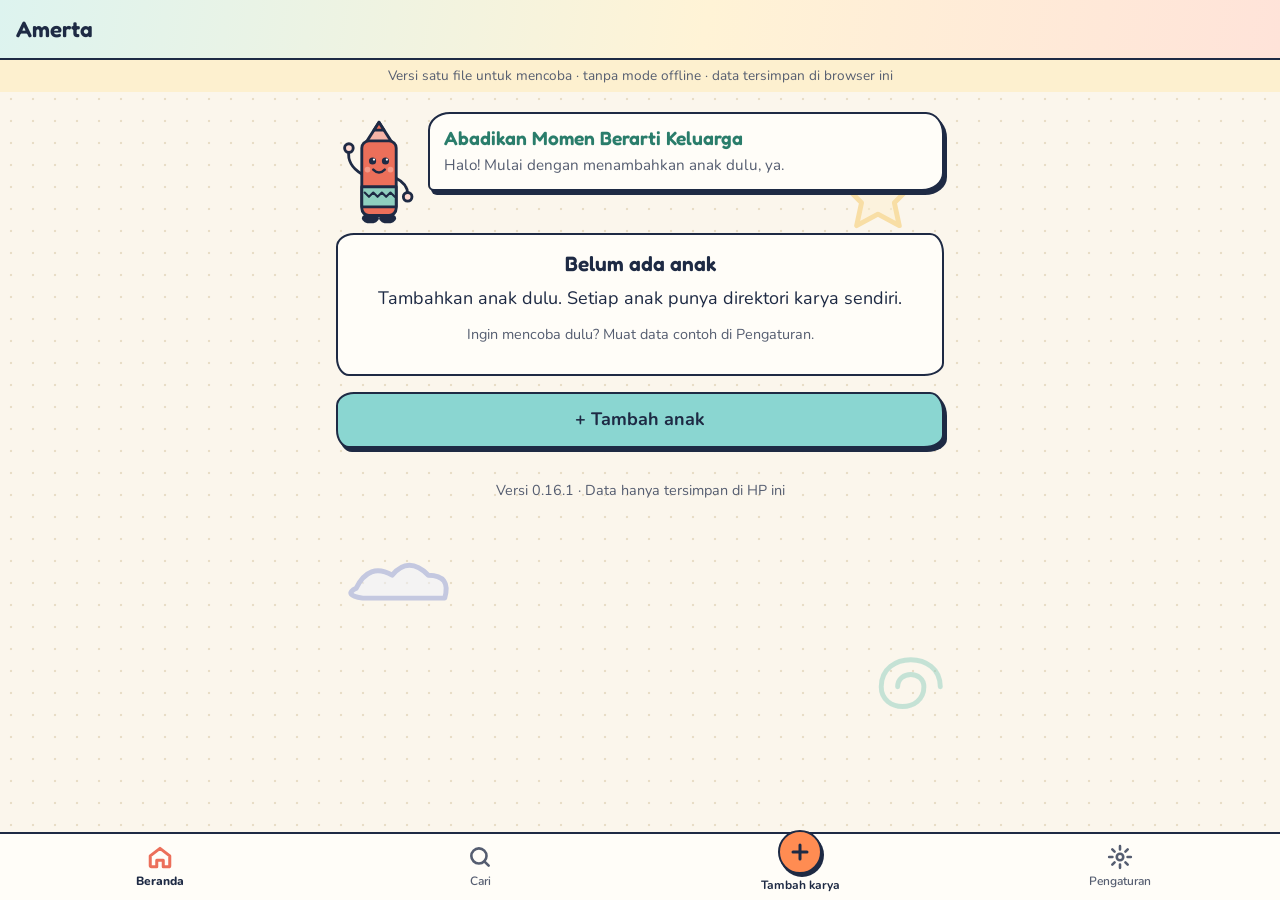
==== commit bcbd051e: "Batas video dari galeri jadi 300 MB; cadangan dibaca per potongan (versi 0.16.1) - VIDEO_BYTE_MAKS 5" ====
--- a/museum-karya-anak-satu-file.html
+++ b/museum-karya-anak-satu-file.html
@@ -1352,7 +1352,7 @@
 // Naikkan angka ini SETIAP kali ada perubahan file sebelum deploy,
 // supaya HP pengguna mengunduh versi baru.
 // File ini dipakai oleh halaman (window) dan service worker (self).
-self.APP_VERSION = '0.16.0';
+self.APP_VERSION = '0.16.1';
 
 const __modul = {};
 // ===== js/pwa.js =====
@@ -2442,7 +2442,7 @@
 const FOTO_SISI_MAKS = 2000;   // piksel, sisi terpanjang
 const THUMB_SISI_MAKS = 480;
 const VIDEO_DETIK_MAKS = 60;
-const VIDEO_BYTE_MAKS = 50 * 1024 * 1024;
+const VIDEO_BYTE_MAKS = 300 * 1024 * 1024;
 const SUARA_BYTE_MAKS = 30 * 1024 * 1024;
 
 function muatGambar(blob) {
@@ -3255,10 +3255,27 @@
   return t;
 })();
 
+function lanjutCrc(crc, bytes) {
+  let c = crc;
+  for (let i = 0; i < bytes.length; i++) c = TABEL_CRC[(c ^ bytes[i]) & 0xFF] ^ (c >>> 8);
+  return c;
+}
+
 function crc32(bytes) {
-  let crc = 0xFFFFFFFF;
-  for (let i = 0; i < bytes.length; i++) crc = TABEL_CRC[(crc ^ bytes[i]) & 0xFF] ^ (crc >>> 8);
-  return (crc ^ 0xFFFFFFFF) >>> 0;
+  return (lanjutCrc(0xFFFFFFFF, bytes) ^ 0xFFFFFFFF) >>> 0;
+}
+
+// Video bisa ratusan MB: dibaca per potongan supaya memori HP tidak penuh.
+const POTONGAN = 4 * 1024 * 1024;
+
+/** CRC32 sebuah Blob, dibaca per potongan 4 MB. */
+async function crc32Blob(blob) {
+  let c = 0xFFFFFFFF;
+  for (let mulai = 0; mulai < blob.size; mulai += POTONGAN) {
+    const bytes = new Uint8Array(await blob.slice(mulai, mulai + POTONGAN).arrayBuffer());
+    c = lanjutCrc(c, bytes);
+  }
+  return (c ^ 0xFFFFFFFF) >>> 0;
 }
 
 function waktuDos(d) {
@@ -3282,7 +3299,7 @@
   for (let i = 0; i < daftar.length; i++) {
     const { nama, data } = daftar[i];
     const blob = typeof data === 'string' ? new Blob([data]) : data;
-    const crc = crc32(new Uint8Array(await blob.arrayBuffer()));
+    const crc = await crc32Blob(blob);
     const ukuran = blob.size;
     const namaB = enc.encode(nama);
     if (posisi + 30 + namaB.length + ukuran > 0xFFFFFFFF) {
@@ -3388,14 +3405,14 @@
       } else if (e.metode !== 0) {
         throw new Error('Jenis kompresi file ini tidak didukung.');
       }
-      const bytes = new Uint8Array(await data.arrayBuffer());
-      if (crc32(bytes) !== e.crc) throw new Error(`File "${nama}" di dalam cadangan rusak.`);
-      return new Blob([bytes], { type: tipe });
+      if (await crc32Blob(data) !== e.crc) throw new Error(`File "${nama}" di dalam cadangan rusak.`);
+      // Potongan dari file zip (tidak disalin ke memori).
+      return new Blob([data], { type: tipe });
     },
   };
 }
 
-return { crc32, buatZip, bacaZip };
+return { crc32, crc32Blob, buatZip, bacaZip };
 })();
 
 // ===== js/cadangan.js =====
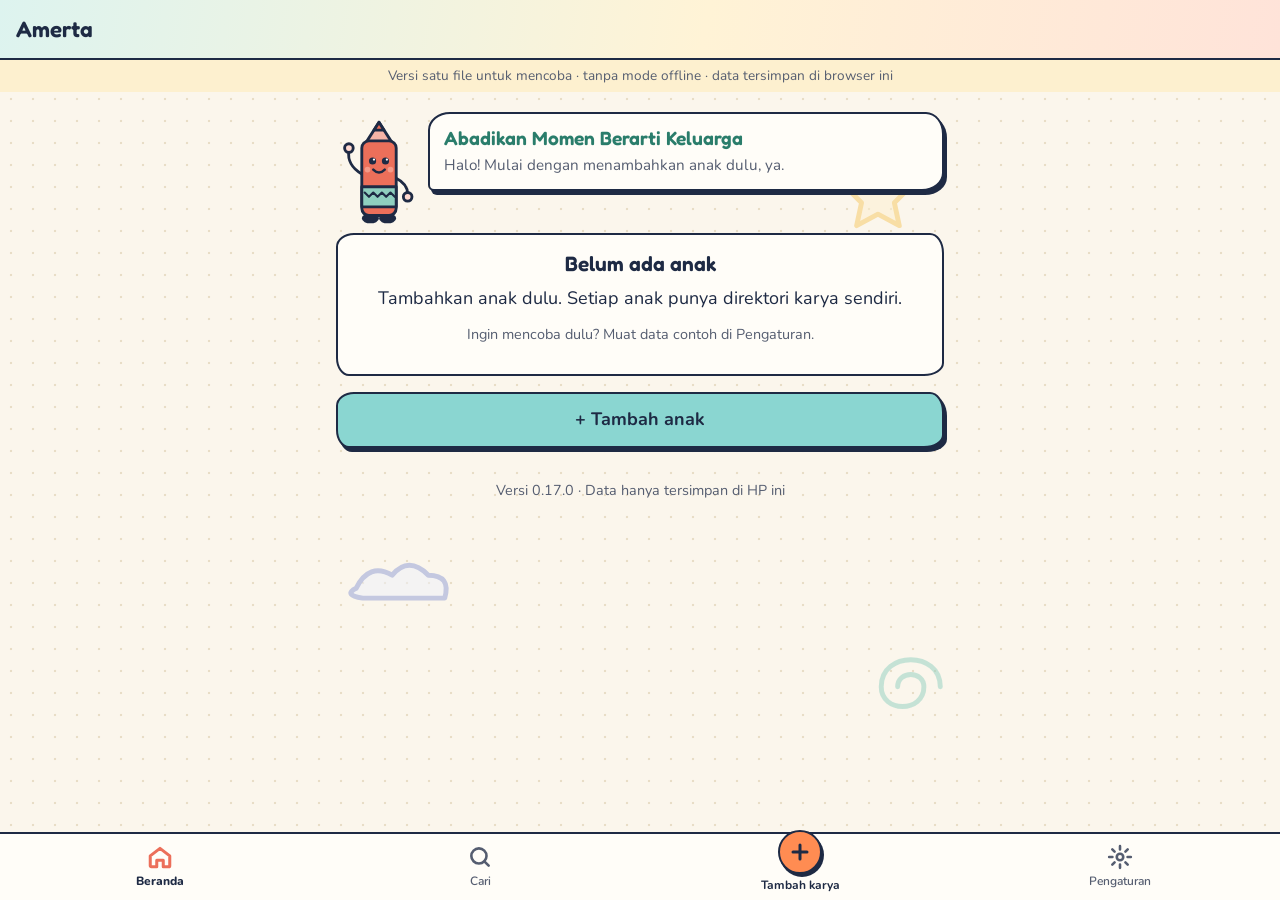
==== commit 59fed489: "PDF ceria dan label judul di galeri anak (versi 0.17.0) - PDF: kertas krem bertitik, kepala halaman " ====
--- a/museum-karya-anak-satu-file.html
+++ b/museum-karya-anak-satu-file.html
@@ -1265,6 +1265,36 @@
 }
 .galeri-hidup .grid-karya > .sel-karya:nth-child(6n + 5) { grid-column: 2 / span 2; }
 
+/* Label judul karya di galeri anak (menggantikan "Belum ada cerita") */
+.label-judul {
+  position: absolute;
+  left: 5px;
+  right: 5px;
+  bottom: 5px;
+  z-index: 1;
+  padding: 2px 7px;
+  border: 1.5px solid var(--tinta);
+  border-radius: 8px;
+  background: rgba(255, 253, 248, 0.94);
+  color: var(--tinta);
+  font-size: 0.72rem;
+  font-weight: 800;
+  line-height: 1.35;
+  text-align: center;
+  overflow: hidden;
+  text-overflow: ellipsis;
+  white-space: nowrap;
+}
+.galeri-hidup .grid-karya > .sel-karya:nth-child(6n + 1) .label-judul,
+.galeri-hidup .grid-karya > .sel-karya:nth-child(6n + 5) .label-judul {
+  left: 8px;
+  right: auto;
+  max-width: calc(100% - 16px);
+  bottom: 8px;
+  font-size: 0.9rem;
+  padding: 3px 10px;
+}
+
 /* Khusus versi satu file */
 .pita-satu-file {
   padding: 6px 16px;
@@ -1352,7 +1382,7 @@
 // Naikkan angka ini SETIAP kali ada perubahan file sebelum deploy,
 // supaya HP pengguna mengunduh versi baru.
 // File ini dipakai oleh halaman (window) dan service worker (self).
-self.APP_VERSION = '0.16.1';
+self.APP_VERSION = '0.17.0';
 
 const __modul = {};
 // ===== js/pwa.js =====
@@ -2230,7 +2260,8 @@
 __modul['pdf.js'] = (() => {
 'use strict';
 // Pembuat PDF sederhana, berjalan sepenuhnya di browser (tanpa server, tanpa library luar).
-// Mendukung: foto JPEG, teks Helvetica (huruf Latin), pindah halaman otomatis.
+// Mendukung: foto JPEG, teks Helvetica (huruf Latin), bentuk berwarna, pindah halaman otomatis.
+// Gayanya mengikuti aplikasi: kertas krem bertitik, polaroid, pil warna-warni, maskot krayon.
 
 const LEBAR_HAL = 595.28;  // A4 dalam poin
 const TINGGI_HAL = 841.89;
@@ -2302,17 +2333,122 @@
   return hasil;
 }
 
+// ---------------------------------------------------------------------
+// Gaya ceria (sama dengan aplikasi): warna, bentuk membulat, maskot krayon
+// ---------------------------------------------------------------------
+
+const W = {
+  tinta: [0x1E, 0x2A, 0x44], redup: [0x55, 0x5D, 0x70], krem: [0xFB, 0xF6, 0xEC], titik: [0xE8, 0xDD, 0xC6],
+  kartu: [0xFF, 0xFD, 0xF8], putih: [0xFF, 0xFF, 0xFF], mint: [0x8A, 0xD6, 0xD1], mintMuda: [0xDD, 0xF3, 0xEF],
+  koral: [0xEC, 0x6F, 0x5A], koralMuda: [0xFF, 0xE1, 0xD8], kuning: [0xF6, 0xC7, 0x60], kuningMuda: [0xFF, 0xF4, 0xD9],
+  lavender: [0x8E, 0x9B, 0xD6], lavenderMuda: [0xEC, 0xEE, 0xFA], teal: [0x23, 0x79, 0x7A], oranye: [0xFF, 0x8C, 0x52],
+  pink: [0xF3, 0xB6, 0xCF], tip: [0xF7, 0xB3, 0xA6],
+};
+const rgb = (c) => c.map((v) => angka(v / 255)).join(' ');
+const isi = (c) => `${rgb(c)} rg`;
+const garis = (c) => `${rgb(c)} RG`;
+const K = 0.5523; // konstanta lengkung Bézier untuk lingkaran
+
+function jalurBulat(x, y, w, h, r) {
+  const rr = Math.min(r, w / 2, h / 2);
+  const k = rr * K;
+  return [
+    `${angka(x + rr)} ${angka(y)} m`,
+    `${angka(x + w - rr)} ${angka(y)} l`,
+    `${angka(x + w - rr + k)} ${angka(y)} ${angka(x + w)} ${angka(y + rr - k)} ${angka(x + w)} ${angka(y + rr)} c`,
+    `${angka(x + w)} ${angka(y + h - rr)} l`,
+    `${angka(x + w)} ${angka(y + h - rr + k)} ${angka(x + w - rr + k)} ${angka(y + h)} ${angka(x + w - rr)} ${angka(y + h)} c`,
+    `${angka(x + rr)} ${angka(y + h)} l`,
+    `${angka(x + rr - k)} ${angka(y + h)} ${angka(x)} ${angka(y + h - rr + k)} ${angka(x)} ${angka(y + h - rr)} c`,
+    `${angka(x)} ${angka(y + rr)} l`,
+    `${angka(x)} ${angka(y + rr - k)} ${angka(x + rr - k)} ${angka(y)} ${angka(x + rr)} ${angka(y)} c h`,
+  ].join(' ');
+}
+function lingkaran(cx, cy, r) {
+  const k = r * K;
+  return [
+    `${angka(cx + r)} ${angka(cy)} m`,
+    `${angka(cx + r)} ${angka(cy + k)} ${angka(cx + k)} ${angka(cy + r)} ${angka(cx)} ${angka(cy + r)} c`,
+    `${angka(cx - k)} ${angka(cy + r)} ${angka(cx - r)} ${angka(cy + k)} ${angka(cx - r)} ${angka(cy)} c`,
+    `${angka(cx - r)} ${angka(cy - k)} ${angka(cx - k)} ${angka(cy - r)} ${angka(cx)} ${angka(cy - r)} c`,
+    `${angka(cx + k)} ${angka(cy - r)} ${angka(cx + r)} ${angka(cy - k)} ${angka(cx + r)} ${angka(cy)} c h`,
+  ].join(' ');
+}
+function bintang(cx, cy, r) {
+  const t = [];
+  for (let i = 0; i < 10; i++) {
+    const sudut = Math.PI / 2 + (i * Math.PI) / 5;
+    const rr = i % 2 ? r * 0.45 : r;
+    t.push(`${angka(cx + Math.cos(sudut) * rr)} ${angka(cy + Math.sin(sudut) * rr)} ${i ? 'l' : 'm'}`);
+  }
+  return `${t.join(' ')} h`;
+}
+
+/** Maskot krayon kecil (dilihat dari kiri bawah di titik x, y; tinggi ±s*150). */
+function maskot(x, y, s) {
+  const P = (px, py) => `${angka(x + px * s)} ${angka(y + (150 - py) * s)}`;
+  const o = [`q ${garis(W.tinta)} ${angka(3 * s)} w 1 J 1 j`];
+  o.push(`${isi(W.tip)} ${P(42, 34)} m ${P(60, 6)} l ${P(78, 34)} l h B`);
+  o.push(`${isi(W.koral)} ${P(53, 17)} m ${P(60, 6)} l ${P(67, 17)} l h B`);
+  o.push(`${isi(W.koral)} ${jalurBulat(x + 36 * s, y + (150 - 136) * s, 48 * s, 104 * s, 9 * s)} B`);
+  o.push(`${isi(W.mint)} ${angka(x + 36 * s)} ${angka(y + (150 - 124) * s)} ${angka(48 * s)} ${angka(28 * s)} re B`);
+  o.push(`${P(40, 104)} m ${P(46, 110)} l ${P(52, 104)} l ${P(58, 110)} l ${P(64, 104)} l ${P(70, 110)} l ${P(76, 104)} l ${P(82, 110)} l S`);
+  o.push(`${P(36, 78)} m ${P(22, 70)} ${P(16, 58)} ${P(18, 46)} c S`);
+  o.push(`${isi([0xFF, 0xD8, 0xCF])} ${lingkaran(x + 18 * s, y + (150 - 42) * s, 6 * s)} B`);
+  o.push(`${P(84, 84)} m ${P(96, 90)} ${P(100, 98)} ${P(100, 106)} c S`);
+  o.push(`${lingkaran(x + 100 * s, y + (150 - 110) * s, 6 * s)} B`);
+  o.push(`${isi(W.tinta)} ${lingkaran(x + 51 * s, y + 90 * s, 5 * s)} f ${lingkaran(x + 69 * s, y + 90 * s, 5 * s)} f`);
+  o.push(`${isi(W.putih)} ${lingkaran(x + 53 * s, y + 92 * s, 1.6 * s)} f ${lingkaran(x + 71 * s, y + 92 * s, 1.6 * s)} f`);
+  o.push(`${isi([0xF5, 0x9A, 0x88])} ${lingkaran(x + 44 * s, y + 78 * s, 4 * s)} f ${lingkaran(x + 76 * s, y + 78 * s, 4 * s)} f`);
+  o.push(`${P(52, 72)} m ${P(60, 80)} ${P(60, 80)} ${P(68, 72)} c S`);
+  o.push(`${isi(W.tinta)} ${lingkaran(x + 48 * s, y + 10 * s, 6 * s)} f ${lingkaran(x + 72 * s, y + 10 * s, 6 * s)} f`);
+  o.push('Q');
+  return o.join('\n');
+}
+
 /**
- * daftar: [{ gambar: { data: Uint8Array (JPEG), lebar, tinggi }, judul, subjudul,
- *            isian: [{ label, nilai, paragraf? }] }]
+ * daftar: [{ gambar: { data: Uint8Array (JPEG), lebar, tinggi }, judul,
+ *            pil: [{ teks, warna: 'mint'|'kuning'|'lavender'|'koral' }],
+ *            isian: [{ label, nilai }], cerita: { label, teks } | null, catatan }]
  * Satu karya dimulai di halaman baru. Hasil: Blob PDF.
  */
-function buatPdf(daftar, { kaki = 'Amerta' } = {}) {
+function buatPdf(daftar, { kaki = 'Amerta', tagline = 'Abadikan Momen Berarti Keluarga' } = {}) {
   const objek = [null, null]; // 1 = katalog, 2 = daftar halaman
   const tambah = (bagian) => { objek.push(bagian); return objek.length; };
   const fontBiasa = tambah(['<< /Type /Font /Subtype /Type1 /BaseFont /Helvetica /Encoding /WinAnsiEncoding >>']);
   const fontTebal = tambah(['<< /Type /Font /Subtype /Type1 /BaseFont /Helvetica-Bold /Encoding /WinAnsiEncoding >>']);
+  const fontMiring = tambah(['<< /Type /Font /Subtype /Type1 /BaseFont /Helvetica-Oblique /Encoding /WinAnsiEncoding >>']);
   const halaman = [];
+  const T = (teks, x, y, ukuran, font, warna) => `${isi(warna)} BT /${font} ${angka(ukuran)} Tf ${angka(x)} ${angka(y)} Td ${hex(teks)} Tj ET`;
+  const tengah = (teks, cx, y, ukuran, font, warna) => T(teks, cx - lebarTeks(teks, ukuran, font === 'F2') / 2, y, ukuran, font, warna);
+
+  // Latar kertas krem bertitik, hiasan bintang, dan kaki halaman.
+  const latar = (nomor) => {
+    const o = [`${isi(W.krem)} 0 0 ${LEBAR_HAL} ${TINGGI_HAL} re f`, isi(W.titik)];
+    for (let ty = 14; ty < TINGGI_HAL; ty += 17) {
+      for (let tx = 14; tx < LEBAR_HAL; tx += 17) o.push(`${angka(tx)} ${angka(ty)} 1.3 1.3 re`);
+    }
+    o.push('f');
+    o.push(`${isi(W.kuning)} ${bintang(28, 120, 9)} f ${isi(W.mint)} ${lingkaran(570, 300, 7)} f`);
+    o.push(`${isi(W.pink)} ${bintang(566, 96, 7)} f ${isi(W.lavender)} ${lingkaran(26, 420, 5)} f`);
+    o.push(tengah(`${kaki} · ${tagline}`, LEBAR_HAL / 2, 26, 8.5, 'F3', W.redup));
+    if (nomor > 1) o.push(T(`hal. ${nomor}`, LEBAR_HAL - TEPI - 30, 26, 8.5, 'F1', W.redup));
+    return o.join('\n');
+  };
+  // Kepala halaman: pita bulat berisi nama aplikasi, tagline, dan maskot.
+  const kepala = () => {
+    const x = TEPI; const y = TINGGI_HAL - 92; const w = LEBAR_ISI; const h = 60;
+    return [
+      `${isi(W.tinta)} ${jalurBulat(x + 3, y - 4, w, h, 18)} f`,
+      `${isi(W.mintMuda)} ${garis(W.tinta)} 2 w ${jalurBulat(x, y, w, h, 18)} B`,
+      `${isi(W.kuningMuda)} ${jalurBulat(x + w * 0.55, y + 1, w * 0.45 - 1, h - 2, 17)} f`,
+      `${garis(W.tinta)} 2 w ${jalurBulat(x, y, w, h, 18)} S`,
+      T('Amerta', x + 20, y + 30, 24, 'F2', W.tinta),
+      T(tagline, x + 20, y + 13, 10.5, 'F3', W.teal),
+      maskot(x + w - 66, y + 2, 0.36),
+      `${isi(W.koral)} ${bintang(x + w - 84, y + 44, 6)} f ${isi(W.kuning)} ${bintang(x + w - 96, y + 22, 4.5)} f`,
+    ].join('\n');
+  };
 
   for (const item of daftar) {
     let gambarId = null;
@@ -2326,82 +2462,152 @@
     }
 
     let ops = [];
-    let y = TINGGI_HAL - TEPI;
-    const tutupHalaman = () => {
-      ops.push(`0.55 g BT /F1 8 Tf ${angka(TEPI)} ${angka(TEPI / 2)} Td ${hex(kaki)} Tj ET`);
-      halaman.push({ ops: ops.join('\n'), gambarId });
-      ops = [];
-      y = TINGGI_HAL - TEPI;
+    let nomor = 1;
+    let y;
+    const halamanBaru = () => {
+      ops = [latar(nomor)];
+      if (nomor === 1) { ops.push(kepala()); y = TINGGI_HAL - 112; } else { y = TINGGI_HAL - TEPI; }
     };
-    const pastikanRuang = (tinggi) => {
-      if (y - tinggi < TEPI) tutupHalaman();
-    };
-    const tulis = (teks, x, ukuran, tebal, abu) => {
-      ops.push(`${abu} g BT /${tebal ? 'F2' : 'F1'} ${ukuran} Tf ${angka(x)} ${angka(y)} Td ${hex(teks)} Tj ET`);
-    };
-
+    const tutupHalaman = () => { halaman.push({ ops: ops.join('\n'), gambarId }); nomor++; };
+    const pastikanRuang = (tinggi) => { if (y - tinggi < 50) { tutupHalaman(); halamanBaru(); } };
+    halamanBaru();
+
+    // Foto bergaya polaroid, sedikit miring, dengan selotip di dua sudut.
     if (item.gambar) {
       const g = item.gambar;
-      const skala = Math.min(LEBAR_ISI / g.lebar, 440 / g.tinggi);
-      const w = g.lebar * skala;
-      const h = g.tinggi * skala;
-      const x = (LEBAR_HAL - w) / 2;
-      y -= h;
-      ops.push(`q ${angka(w)} 0 0 ${angka(h)} ${angka(x)} ${angka(y)} cm /Im1 Do Q`);
-      y -= 14;
+      const maksW = 380; const maksH = 330; const bingkai = 12; const bawah = 34;
+      const skala = Math.min(maksW / g.lebar, maksH / g.tinggi);
+      const w = g.lebar * skala; const h = g.tinggi * skala;
+      const pw = w + 2 * bingkai; const ph = h + bingkai + bawah;
+      const cx = LEBAR_HAL / 2; const cy = y - 10 - ph / 2;
+      const sudut = (-1.6 * Math.PI) / 180;
+      const cos = Math.cos(sudut); const sin = Math.sin(sudut);
+      ops.push(`q ${angka(cos)} ${angka(sin)} ${angka(-sin)} ${angka(cos)} ${angka(cx)} ${angka(cy)} cm`);
+      ops.push(`${isi(W.tinta)} ${angka(-pw / 2 + 5)} ${angka(-ph / 2 - 6)} ${angka(pw)} ${angka(ph)} re f`);
+      ops.push(`${isi(W.putih)} ${garis(W.tinta)} 2 w ${angka(-pw / 2)} ${angka(-ph / 2)} ${angka(pw)} ${angka(ph)} re B`);
+      ops.push(`q ${angka(w)} 0 0 ${angka(h)} ${angka(-w / 2)} ${angka(-ph / 2 + bawah)} cm /Im1 Do Q`);
+      ops.push(`${garis(W.tinta)} 0.8 w ${angka(-w / 2)} ${angka(-ph / 2 + bawah)} ${angka(w)} ${angka(h)} re S`);
+      const selotip = (tx, ty, rot, warna) => {
+        const c = Math.cos(rot); const sn = Math.sin(rot);
+        return `q ${angka(c)} ${angka(sn)} ${angka(-sn)} ${angka(c)} ${angka(tx)} ${angka(ty)} cm ${isi(warna)} ${garis(W.tinta)} 1 w -32 -9 64 18 re B Q`;
+      };
+      ops.push(selotip(-pw / 2 + 18, ph / 2 - 4, (35 * Math.PI) / 180, W.kuning));
+      ops.push(selotip(pw / 2 - 18, ph / 2 - 4, (-35 * Math.PI) / 180, W.mint));
+      ops.push(`${isi(W.koral)} ${lingkaran(pw / 2 - 20, -ph / 2 + bawah / 2, 5)} f ${isi(W.kuning)} ${lingkaran(pw / 2 - 34, -ph / 2 + bawah / 2, 5)} f ${isi(W.mint)} ${lingkaran(pw / 2 - 48, -ph / 2 + bawah / 2, 5)} f`);
+      ops.push('Q');
+      y = cy - ph / 2 - 30;
     }
 
-    for (const baris of bungkus(item.judul || '', 18, true, LEBAR_ISI)) {
-      pastikanRuang(24);
-      y -= 22;
-      tulis(baris, TEPI, 18, true, '0.1');
+    // Judul besar di tengah
+    for (const baris of bungkus(item.judul || '', 24, true, LEBAR_ISI)) {
+      pastikanRuang(32);
+      y -= 26;
+      ops.push(tengah(baris, LEBAR_HAL / 2, y, 24, 'F2', W.tinta));
     }
-    if (item.subjudul) {
-      for (const baris of bungkus(item.subjudul, 11, false, LEBAR_ISI)) {
-        pastikanRuang(16);
-        y -= 16;
-        tulis(baris, TEPI, 11, false, '0.35');
+    y -= 16;
+
+    // Pil warna-warni: nama anak, usia, tanggal (rata tengah, pindah baris kalau penuh)
+    const pil = (item.pil || []).filter((p) => p.teks);
+    if (pil.length) {
+      const ukuran = 10.5; const tinggiPil = 22; const jarak = 8;
+      const lebarPil = pil.map((p) => lebarTeks(p.teks, ukuran, true) + 26);
+      const baris = [[]]; let lebarBaris = 0;
+      pil.forEach((p, i) => {
+        if (lebarBaris + lebarPil[i] > LEBAR_ISI && baris[baris.length - 1].length) { baris.push([]); lebarBaris = 0; }
+        baris[baris.length - 1].push(i); lebarBaris += lebarPil[i] + jarak;
+      });
+      const muda = { mint: W.mintMuda, kuning: W.kuningMuda, lavender: W.lavenderMuda, koral: W.koralMuda };
+      const tua = { mint: W.mint, kuning: W.kuning, lavender: W.lavender, koral: W.koral };
+      for (const br of baris) {
+        pastikanRuang(tinggiPil + 8);
+        const total = br.reduce((t, i) => t + lebarPil[i], 0) + jarak * (br.length - 1);
+        let x = (LEBAR_HAL - total) / 2;
+        y -= tinggiPil;
+        for (const i of br) {
+          const w = pil[i].warna || 'mint';
+          ops.push(`${isi(muda[w])} ${garis(W.tinta)} 1.4 w ${jalurBulat(x, y, lebarPil[i], tinggiPil, 11)} B`);
+          ops.push(`${isi(tua[w])} ${lingkaran(x + 11, y + tinggiPil / 2, 3.5)} f`);
+          ops.push(T(pil[i].teks, x + 19, y + 7.5, ukuran, 'F2', W.tinta));
+          x += lebarPil[i] + jarak;
+        }
+        y -= 8;
+      }
+      y -= 8;
+    }
+
+    // Kartu keterangan (lokasi, acara, isi gambar)
+    const isian = (item.isian || []).filter((r) => r.nilai);
+    if (isian.length) {
+      const ukuran = 11.5; const lebarLabel = 86; const lebarNilai = LEBAR_ISI - 40 - lebarLabel;
+      const barisPer = isian.map((r) => bungkus(r.nilai, ukuran, false, lebarNilai));
+      const tinggi = barisPer.reduce((t, b) => t + b.length * 16 + 6, 0) + 22;
+      pastikanRuang(tinggi + 10);
+      const atas = y; const bawahK = y - tinggi;
+      ops.push(`${isi(W.tinta)} ${jalurBulat(TEPI + 3, bawahK - 4, LEBAR_ISI, tinggi, 14)} f`);
+      ops.push(`${isi(W.kartu)} ${garis(W.tinta)} 1.6 w ${jalurBulat(TEPI, bawahK, LEBAR_ISI, tinggi, 14)} B`);
+      const warnaTitik = [W.koral, W.kuning, W.mint, W.lavender];
+      let yy = atas - 13;
+      isian.forEach((r, i) => {
+        yy -= 14;
+        ops.push(`${isi(warnaTitik[i % 4])} ${lingkaran(TEPI + 20, yy + 4, 4.5)} f`);
+        ops.push(T(r.label, TEPI + 32, yy, ukuran, 'F2', W.tinta));
+        barisPer[i].forEach((b, j) => {
+          if (j) yy -= 16;
+          ops.push(T(b, TEPI + 32 + lebarLabel, yy, ukuran, 'F1', W.tinta));
+        });
+        yy -= 8;
+      });
+      y = bawahK - 22;
+    }
+
+    // Cerita anak di dalam gelembung bicara
+    if (item.cerita && item.cerita.teks) {
+      const ukuran = 12; const pad = 18;
+      const baris = bungkus(item.cerita.teks, ukuran, false, LEBAR_ISI - 2 * pad - 50);
+      let i = 0; let pertama = true;
+      while (i < baris.length) {
+        const ruang = Math.max(0, Math.floor((y - 60 - (pertama ? 46 : 26)) / 17));
+        if (ruang < 2) { tutupHalaman(); halamanBaru(); continue; }
+        const potong = baris.slice(i, i + ruang);
+        const tinggi = potong.length * 17 + (pertama ? 46 : 26);
+        const bx = TEPI + 50; const bw = LEBAR_ISI - 50; const by = y - tinggi;
+        if (pertama) ops.push(maskot(TEPI - 6, y - 64, 0.38));
+        ops.push(`${isi(W.tinta)} ${jalurBulat(bx + 3, by - 4, bw, tinggi, 16)} f`);
+        ops.push(`${isi(W.koralMuda)} ${garis(W.tinta)} 1.6 w ${jalurBulat(bx, by, bw, tinggi, 16)} B`);
+        if (pertama) {
+          // ekor gelembung ke arah maskot
+          ops.push(`${isi(W.koralMuda)} ${angka(bx + 1)} ${angka(y - 22)} m ${angka(bx - 14)} ${angka(y - 30)} l ${angka(bx + 1)} ${angka(y - 36)} l f`);
+          ops.push(`${garis(W.tinta)} 1.6 w ${angka(bx)} ${angka(y - 22)} m ${angka(bx - 14)} ${angka(y - 30)} l ${angka(bx)} ${angka(y - 36)} l S`);
+          ops.push(T(item.cerita.label || 'Cerita', bx + pad, y - 24, 12.5, 'F2', W.koral));
+        } else {
+          ops.push(T('(lanjutan)', bx + bw - pad - 52, by + 8, 9, 'F3', W.redup));
+        }
+        let yy = y - (pertama ? 42 : 22);
+        for (const b of potong) { ops.push(T(b, bx + pad, yy, ukuran, 'F1', W.tinta)); yy -= 17; }
+        y = by - 18;
+        i += potong.length;
+        pertama = false;
       }
     }
-    y -= 8;
-
-    for (const { label, nilai, paragraf } of item.isian || []) {
-      if (!nilai) continue;
-      if (paragraf) {
-        pastikanRuang(34);
-        y -= 20;
-        tulis(label, TEPI, 11, true, '0.15');
-        for (const baris of bungkus(nilai, 11, false, LEBAR_ISI)) {
-          pastikanRuang(16);
-          y -= 15;
-          tulis(baris, TEPI, 11, false, '0.15');
-        }
-        continue;
+
+    // Catatan kecil (rekaman suara / video)
+    if (item.catatan) {
+      for (const b of bungkus(item.catatan, 10, false, LEBAR_ISI)) {
+        pastikanRuang(16);
+        y -= 14;
+        ops.push(tengah(b, LEBAR_HAL / 2, y, 10, 'F3', W.redup));
       }
-      const teksLabel = `${label}: `;
-      const lebarLabel = lebarTeks(teksLabel, 11, true);
-      const barisNilai = bungkus(nilai, 11, false, LEBAR_ISI - lebarLabel, LEBAR_ISI);
-      barisNilai.forEach((baris, i) => {
-        pastikanRuang(16);
-        y -= 16;
-        if (i === 0) {
-          tulis(teksLabel, TEPI, 11, true, '0.15');
-          tulis(baris, TEPI + lebarLabel, 11, false, '0.15');
-        } else {
-          tulis(baris, TEPI, 11, false, '0.15');
-        }
-      });
     }
     tutupHalaman();
   }
 
   // Objek halaman dan isinya.
   const idHalaman = halaman.map((h) => {
-    const isi = tambah([`<< /Length ${h.ops.length} >>\nstream\n${h.ops}\nendstream`]);
+    const isiId = tambah([`<< /Length ${h.ops.length} >>\nstream\n${h.ops}\nendstream`]);
     const xobj = h.gambarId ? `/XObject << /Im1 ${h.gambarId} 0 R >>` : '';
     return tambah([
       `<< /Type /Page /Parent 2 0 R /MediaBox [0 0 ${LEBAR_HAL} ${TINGGI_HAL}] `
-      + `/Resources << /Font << /F1 ${fontBiasa} 0 R /F2 ${fontTebal} 0 R >> ${xobj} >> /Contents ${isi} 0 R >>`,
+      + `/Resources << /Font << /F1 ${fontBiasa} 0 R /F2 ${fontTebal} 0 R /F3 ${fontMiring} 0 R >> ${xobj} >> /Contents ${isiId} 0 R >>`,
     ]);
   });
   objek[0] = ['<< /Type /Catalog /Pages 2 0 R >>'];
@@ -2732,12 +2938,11 @@
 async function halamanKarya(k, anak) {
   const foto = await ambilMedia(k.fotoId);
   const usia = usiaKarya(k, anak);
-  const sub = [
-    anak ? anak.nama : '',
-    usia !== null ? `${usia} tahun` : '',
-    tanggalPanjang(k.tanggal),
-  ].filter(Boolean).join(' · ');
   const jumlahSuara = (k.suara || []).length;
+  const catatan = [
+    jumlahSuara ? `${jumlahSuara} rekaman suara` : '',
+    k.video ? 'video' : '',
+  ].filter(Boolean).join(' dan ');
   return {
     gambar: foto ? {
       data: new Uint8Array(await foto.blob.arrayBuffer()),
@@ -2745,19 +2950,35 @@
       tinggi: k.fotoTinggi,
     } : null,
     judul: k.judul || 'Karya tanpa judul',
-    subjudul: sub,
+    pil: [
+      { teks: anak ? anak.nama : '', warna: 'mint' },
+      { teks: usia !== null ? `${usia} tahun` : '', warna: 'kuning' },
+      { teks: tanggalPanjang(k.tanggal), warna: 'lavender' },
+    ],
     isian: [
       { label: 'Lokasi', nilai: k.lokasi },
       { label: 'Acara', nilai: k.acara },
       { label: 'Isi gambar', nilai: (k.isi || []).join(', ') },
-      { label: 'Cerita', nilai: k.ceritaTeks, paragraf: true },
-      {
-        label: 'Rekaman suara',
-        nilai: jumlahSuara ? `${jumlahSuara} rekaman (dengarkan di aplikasi)` : '',
-      },
-      { label: 'Video', nilai: k.video ? 'Ada (tonton di aplikasi)' : '' },
     ],
+    cerita: k.ceritaTeks ? { label: `Cerita dari ${anak ? anak.nama : 'anak'}`, teks: k.ceritaTeks } : null,
+    catatan: catatan ? `Ada ${catatan} untuk karya ini. Dengarkan dan tonton di aplikasi Amerta.` : '',
   };
+}
+
+/** Susun PDF dari daftar karya. Hasil: { blob, nama }. */
+async function susunPdf(daftarKarya, onProgres) {
+  const anakMap = new Map((await daftarAnak()).map((a) => [a.id, a]));
+  const urut = urutkanTerbaru([...daftarKarya]);
+  const halaman = [];
+  for (const [i, k] of urut.entries()) {
+    if (onProgres) onProgres(i + 1, urut.length);
+    halaman.push(await halamanKarya(k, anakMap.get(k.anakId)));
+  }
+  const anak = anakMap.get(urut[0].anakId);
+  const nama = urut.length === 1
+    ? `karya-${slug(anak && anak.nama)}-${urut[0].tanggal || hariIni()}.pdf`
+    : `kumpulan-karya-${urut.length}-${hariIni()}.pdf`;
+  return { blob: buatPdf(halaman), nama };
 }
 
 /** Buat PDF dari daftar karya, lalu simpan ke HP. */
@@ -2767,21 +2988,8 @@
   let blob;
   let nama;
   try {
-    const anakMap = new Map((await daftarAnak()).map((a) => [a.id, a]));
-    const urut = urutkanTerbaru([...daftarKarya]);
-    const halaman = [];
-    for (const [i, k] of urut.entries()) {
-      progres.perbarui(`Menyiapkan karya ${i + 1} dari ${urut.length}…`);
-      halaman.push(await halamanKarya(k, anakMap.get(k.anakId)));
-    }
-    progres.perbarui('Menyusun file…');
-    blob = buatPdf(halaman);
-    if (urut.length === 1) {
-      const anak = anakMap.get(urut[0].anakId);
-      nama = `karya-${slug(anak && anak.nama)}-${urut[0].tanggal || hariIni()}.pdf`;
-    } else {
-      nama = `kumpulan-karya-${urut.length}-${hariIni()}.pdf`;
-    }
+    progres.perbarui('Menyiapkan karya…');
+    ({ blob, nama } = await susunPdf(daftarKarya, (i, n) => progres.perbarui(`Menyiapkan karya ${i} dari ${n}…`)));
   } catch (err) {
     console.error(err);
     progres.tutup();
@@ -2793,7 +3001,7 @@
   if (hasil === 'diunduh') kabar('PDF disimpan ke folder Download');
 }
 
-return { buatDanSimpanPdf };
+return { susunPdf, buatDanSimpanPdf };
 })();
 
 // ===== js/galeri-hidup.js =====
@@ -3109,7 +3317,7 @@
 const { buatDanSimpanPdf } = __modul['pdf-karya.js'];
 const { percikan } = __modul['galeri-hidup.js'];
 
-function htmlGaleri(daftar, { anakMap = null, tampilkanNama = false } = {}) {
+function htmlGaleri(daftar, { anakMap = null, tampilkanNama = false, labelJudul = false } = {}) {
   if (!daftar.length) return '';
   const kotak = daftar.map((k) => {
     const anak = anakMap && anakMap.get(k.anakId);
@@ -3118,7 +3326,9 @@
       <button type="button" class="sel-karya" data-id="${k.id}" aria-label="${esc(label)}">
         <img data-thumb="${k.thumbId}" alt="">
         ${tampilkanNama && anak ? `<span class="tag-anak">${esc(anak.nama)}</span>` : ''}
-        ${punyaCerita(k) ? '' : '<span class="tanda-cerita">Belum ada cerita</span>'}
+        ${labelJudul
+    ? `<span class="label-judul">${esc(k.judul || k.acara || k.lokasi || 'Tanpa judul')}</span>`
+    : (punyaCerita(k) ? '' : '<span class="tanda-cerita">Belum ada cerita</span>')}
         <span class="centang" aria-hidden="true">✓</span>
       </button>`;
   }).join('');
@@ -3958,7 +4168,7 @@
 const { pergi, kembali, keBeranda } = __modul['router.js'];
 const { modeSatuFile, sudahTerpasang } = __modul['pwa.js'];
 const { bukaPanduan } = __modul['panduan-pasang.js'];
-const { punyaCerita, urutkanTerbaru } = __modul['karya.js'];
+const { urutkanTerbaru } = __modul['karya.js'];
 const { htmlGaleri, siapkanGaleri } = __modul['galeri.js'];
 const {
   htmlRentangWaktu, saringRentang, hidupkanGaleri, htmlFilmKenangan, putarFilm,
@@ -4074,7 +4284,6 @@
   const a = await ambilAnak(id);
   if (!a) return layarAnakTidakAda();
   const daftar = urutkanTerbaru(await karyaMilikAnak(id));
-  const tanpaCerita = daftar.filter((k) => !punyaCerita(k)).length;
 
   const usia = a.tanggalLahir
     ? `<p>${esc(teksUsia(a.tanggalLahir))} · lahir ${esc(tanggalPanjang(a.tanggalLahir))}</p>`
@@ -4094,10 +4303,9 @@
       </section>
       <button type="button" class="tombol tombol-utama" data-ke="#/karya/baru?anak=${a.id}">+ Tambah karya untuk ${esc(a.nama)}</button>
       ${daftar.length ? `
-        ${tanpaCerita ? `<p class="bantuan catatan-cerita">${tanpaCerita} karya belum punya cerita (bertanda <span class="tanda-cerita-contoh">Belum ada cerita</span>). Ketuk karyanya untuk melengkapi.</p>` : ''}
         ${htmlFilmKenangan(daftar, a)}
         <div class="filter-waktu" id="filter-waktu">${htmlRentangWaktu(daftar)}</div>
-        <div class="galeri-hidup" id="wadah-galeri">${htmlGaleri(daftar)}</div>` : `
+        <div class="galeri-hidup" id="wadah-galeri">${htmlGaleri(daftar, { labelJudul: true })}</div>` : `
         <section class="kartu kosong"><p>Belum ada karya milik ${esc(a.nama)}.</p></section>`}
       <button type="button" class="tombol" data-ke="#/anak/${a.id}/ubah">Ubah data anak</button>`,
     siapkan(main) {
@@ -4123,7 +4331,7 @@
           keterangan.textContent = `Semua karya (${daftar.length}).`;
         }
         bersihGaleri(); bersihHidup();
-        wadah.innerHTML = terpilih.length ? htmlGaleri(terpilih)
+        wadah.innerHTML = terpilih.length ? htmlGaleri(terpilih, { labelJudul: true })
           : '<section class="kartu kosong"><p>Tidak ada karya di rentang waktu ini.</p></section>';
         wadah.classList.remove('ganti'); void wadah.offsetWidth; wadah.classList.add('ganti');
         bersihGaleri = siapkanGaleri(main, terpilih, { hidup: true });
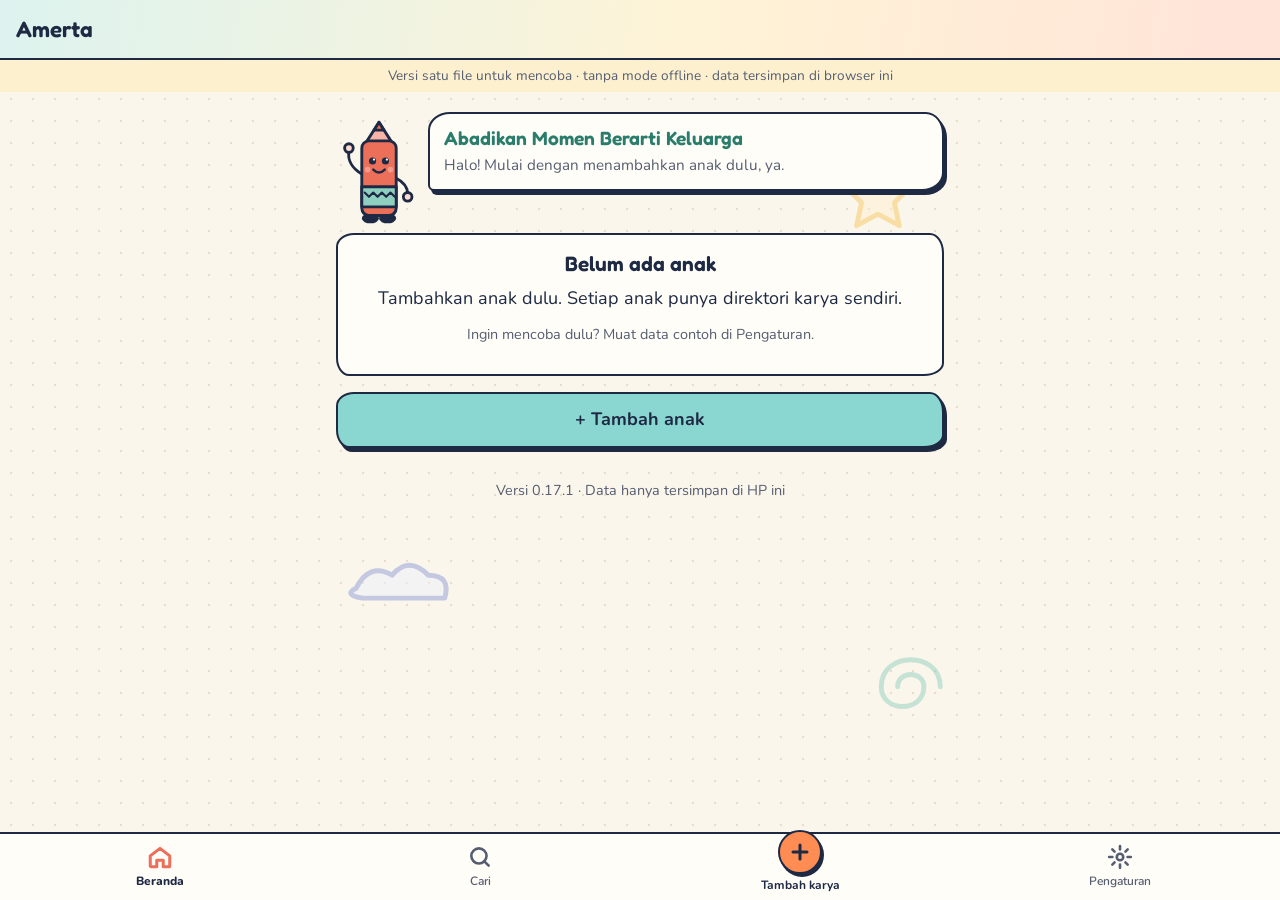
==== commit e3ca2996: "Durasi video maksimal 3 menit (versi 0.17.1) VIDEO_DETIK_MAKS 60 -> 180, berlaku untuk rekam langsun" ====
--- a/museum-karya-anak-satu-file.html
+++ b/museum-karya-anak-satu-file.html
@@ -1382,7 +1382,7 @@
 // Naikkan angka ini SETIAP kali ada perubahan file sebelum deploy,
 // supaya HP pengguna mengunduh versi baru.
 // File ini dipakai oleh halaman (window) dan service worker (self).
-self.APP_VERSION = '0.17.0';
+self.APP_VERSION = '0.17.1';
 
 const __modul = {};
 // ===== js/pwa.js =====
@@ -2647,7 +2647,9 @@
 
 const FOTO_SISI_MAKS = 2000;   // piksel, sisi terpanjang
 const THUMB_SISI_MAKS = 480;
-const VIDEO_DETIK_MAKS = 60;
+const VIDEO_DETIK_MAKS = 180; // 3 menit
+/** Teks batas durasi video untuk ditampilkan, misalnya "3 menit". */
+const TEKS_VIDEO_MAKS = `${VIDEO_DETIK_MAKS / 60} menit`;
 const VIDEO_BYTE_MAKS = 300 * 1024 * 1024;
 const SUARA_BYTE_MAKS = 30 * 1024 * 1024;
 
@@ -2840,7 +2842,7 @@
   }[dasar] || 'bin';
 }
 
-return { FOTO_SISI_MAKS, VIDEO_DETIK_MAKS, VIDEO_BYTE_MAKS, SUARA_BYTE_MAKS, perkecil, prosesFoto, bacaTanggalExif, durasiMedia, formatDurasi, formatUkuran, ekstensi };
+return { FOTO_SISI_MAKS, VIDEO_DETIK_MAKS, TEKS_VIDEO_MAKS, VIDEO_BYTE_MAKS, SUARA_BYTE_MAKS, perkecil, prosesFoto, bacaTanggalExif, durasiMedia, formatDurasi, formatUkuran, ekstensi };
 })();
 
 // ===== js/simpan-file.js =====
@@ -4538,7 +4540,7 @@
   return bukaPerekam(false);
 }
 
-/** Hasil: { blob, tipe, durasi } atau null kalau batal. Maksimal 1 menit. */
+/** Hasil: { blob, tipe, durasi } atau null kalau batal. Video maksimal VIDEO_DETIK_MAKS (3 menit). */
 function rekamVideo() {
   return bukaPerekam(true);
 }
@@ -4703,7 +4705,7 @@
 } = __modul['db.js'];
 const {
   prosesFoto, durasiMedia, formatDurasi, formatUkuran,
-  VIDEO_DETIK_MAKS, VIDEO_BYTE_MAKS, SUARA_BYTE_MAKS,
+  VIDEO_DETIK_MAKS, TEKS_VIDEO_MAKS, VIDEO_BYTE_MAKS, SUARA_BYTE_MAKS,
 } = __modul['media.js'];
 const { rekamSuara, rekamVideo, bisaRekam } = __modul['perekam.js'];
 const {
@@ -4852,7 +4854,7 @@
           </div>
 
           <div class="isian">
-            <span class="label">Video pendek <span class="redup">(maksimal 1 menit)</span></span>
+            <span class="label">Video pendek <span class="redup">(maksimal ${TEKS_VIDEO_MAKS})</span></span>
             <div id="wadah-video" class="daftar-media"></div>
             <div class="baris-tombol" id="tombol-video">
               ${bisaRekam() ? '<button type="button" class="tombol" id="rekam-video">🎬 Rekam video</button>' : ''}
@@ -5177,7 +5179,7 @@
     if (durasi > VIDEO_DETIK_MAKS + 0.5) {
       await pemberitahuan({
         judul: 'Video terlalu panjang',
-        pesan: `Video ini ${formatDurasi(durasi)}. Maksimal 1 menit. Pilih video yang lebih pendek.`,
+        pesan: `Video ini ${formatDurasi(durasi)}. Maksimal ${TEKS_VIDEO_MAKS}. Pilih video yang lebih pendek.`,
       });
       return;
     }
@@ -5831,7 +5833,7 @@
 } = __modul['db.js'];
 const { esc, konfirmasi, kabar, lembarProgres, pemberitahuan } = __modul['ui.js'];
 const { pergi } = __modul['router.js'];
-const { formatUkuran } = __modul['media.js'];
+const { formatUkuran, TEKS_VIDEO_MAKS } = __modul['media.js'];
 const { tanggalPanjang } = __modul['usia.js'];
 const { mintaPenyimpananPermanen, modeSatuFile, sudahTerpasang } = __modul['pwa.js'];
 const { bukaPanduan } = __modul['panduan-pasang.js'];
@@ -5897,7 +5899,7 @@
           ${perkiraan && perkiraan.usage ? `<li><span>Total dipakai di browser</span><strong>${formatUkuran(perkiraan.usage)}</strong></li>` : ''}
         </ul>
         <p class="bantuan">${penjelasanPermanen}</p>
-        <p class="bantuan">Foto dikompres (sisi terpanjang 2000 piksel). Video maksimal 1 menit.</p>
+        <p class="bantuan">Foto dikompres (sisi terpanjang 2000 piksel). Video maksimal ${TEKS_VIDEO_MAKS}.</p>
       </section>
 
       <section class="kartu kartu-risiko">
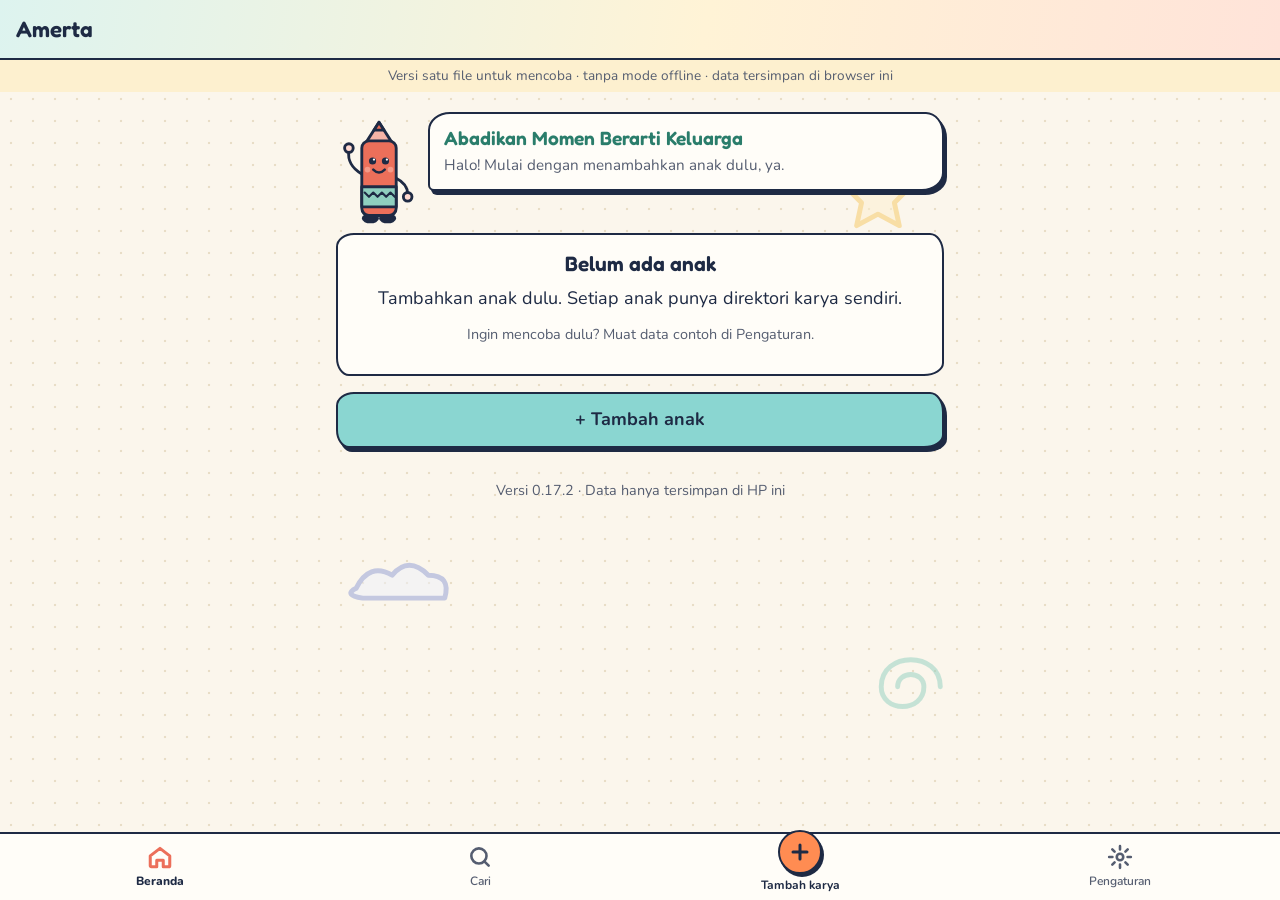
==== commit b7c0aae7: "Label "Belum ada cerita" kembali di galeri anak (versi 0.17.2) Tampil di pojok kiri atas foto, judul" ====
--- a/museum-karya-anak-satu-file.html
+++ b/museum-karya-anak-satu-file.html
@@ -1295,6 +1295,11 @@
   padding: 3px 10px;
 }
 
+/* "Belum ada cerita" di galeri anak: di pojok kiri atas, judul tetap di bawah */
+.tanda-cerita.tanda-atas { top: 5px; bottom: auto; left: 5px; z-index: 1; }
+.galeri-hidup .grid-karya > .sel-karya:nth-child(6n + 1) .tanda-atas,
+.galeri-hidup .grid-karya > .sel-karya:nth-child(6n + 5) .tanda-atas { top: 8px; left: 8px; font-size: 0.78rem; }
+
 /* Khusus versi satu file */
 .pita-satu-file {
   padding: 6px 16px;
@@ -1382,7 +1387,7 @@
 // Naikkan angka ini SETIAP kali ada perubahan file sebelum deploy,
 // supaya HP pengguna mengunduh versi baru.
 // File ini dipakai oleh halaman (window) dan service worker (self).
-self.APP_VERSION = '0.17.1';
+self.APP_VERSION = '0.17.2';
 
 const __modul = {};
 // ===== js/pwa.js =====
@@ -2183,8 +2188,9 @@
 
 const { hitungUsia } = __modul['usia.js'];
 
+/** Karya dianggap sudah punya cerita kalau ada cerita tertulis, rekaman suara, atau video. */
 function punyaCerita(k) {
-  return !!((k.ceritaTeks && k.ceritaTeks.trim()) || (k.suara && k.suara.length));
+  return !!((k.ceritaTeks && k.ceritaTeks.trim()) || (k.suara && k.suara.length) || k.video);
 }
 
 /** Usia (tahun) saat karya dibuat: isian manual, atau dihitung dari tanggal lahir. */
@@ -3328,9 +3334,8 @@
       <button type="button" class="sel-karya" data-id="${k.id}" aria-label="${esc(label)}">
         <img data-thumb="${k.thumbId}" alt="">
         ${tampilkanNama && anak ? `<span class="tag-anak">${esc(anak.nama)}</span>` : ''}
-        ${labelJudul
-    ? `<span class="label-judul">${esc(k.judul || k.acara || k.lokasi || 'Tanpa judul')}</span>`
-    : (punyaCerita(k) ? '' : '<span class="tanda-cerita">Belum ada cerita</span>')}
+        ${labelJudul ? `<span class="label-judul">${esc(k.judul || k.acara || k.lokasi || 'Tanpa judul')}</span>` : ''}
+        ${punyaCerita(k) ? '' : `<span class="tanda-cerita${labelJudul ? ' tanda-atas' : ''}">Belum ada cerita</span>`}
         <span class="centang" aria-hidden="true">✓</span>
       </button>`;
   }).join('');
